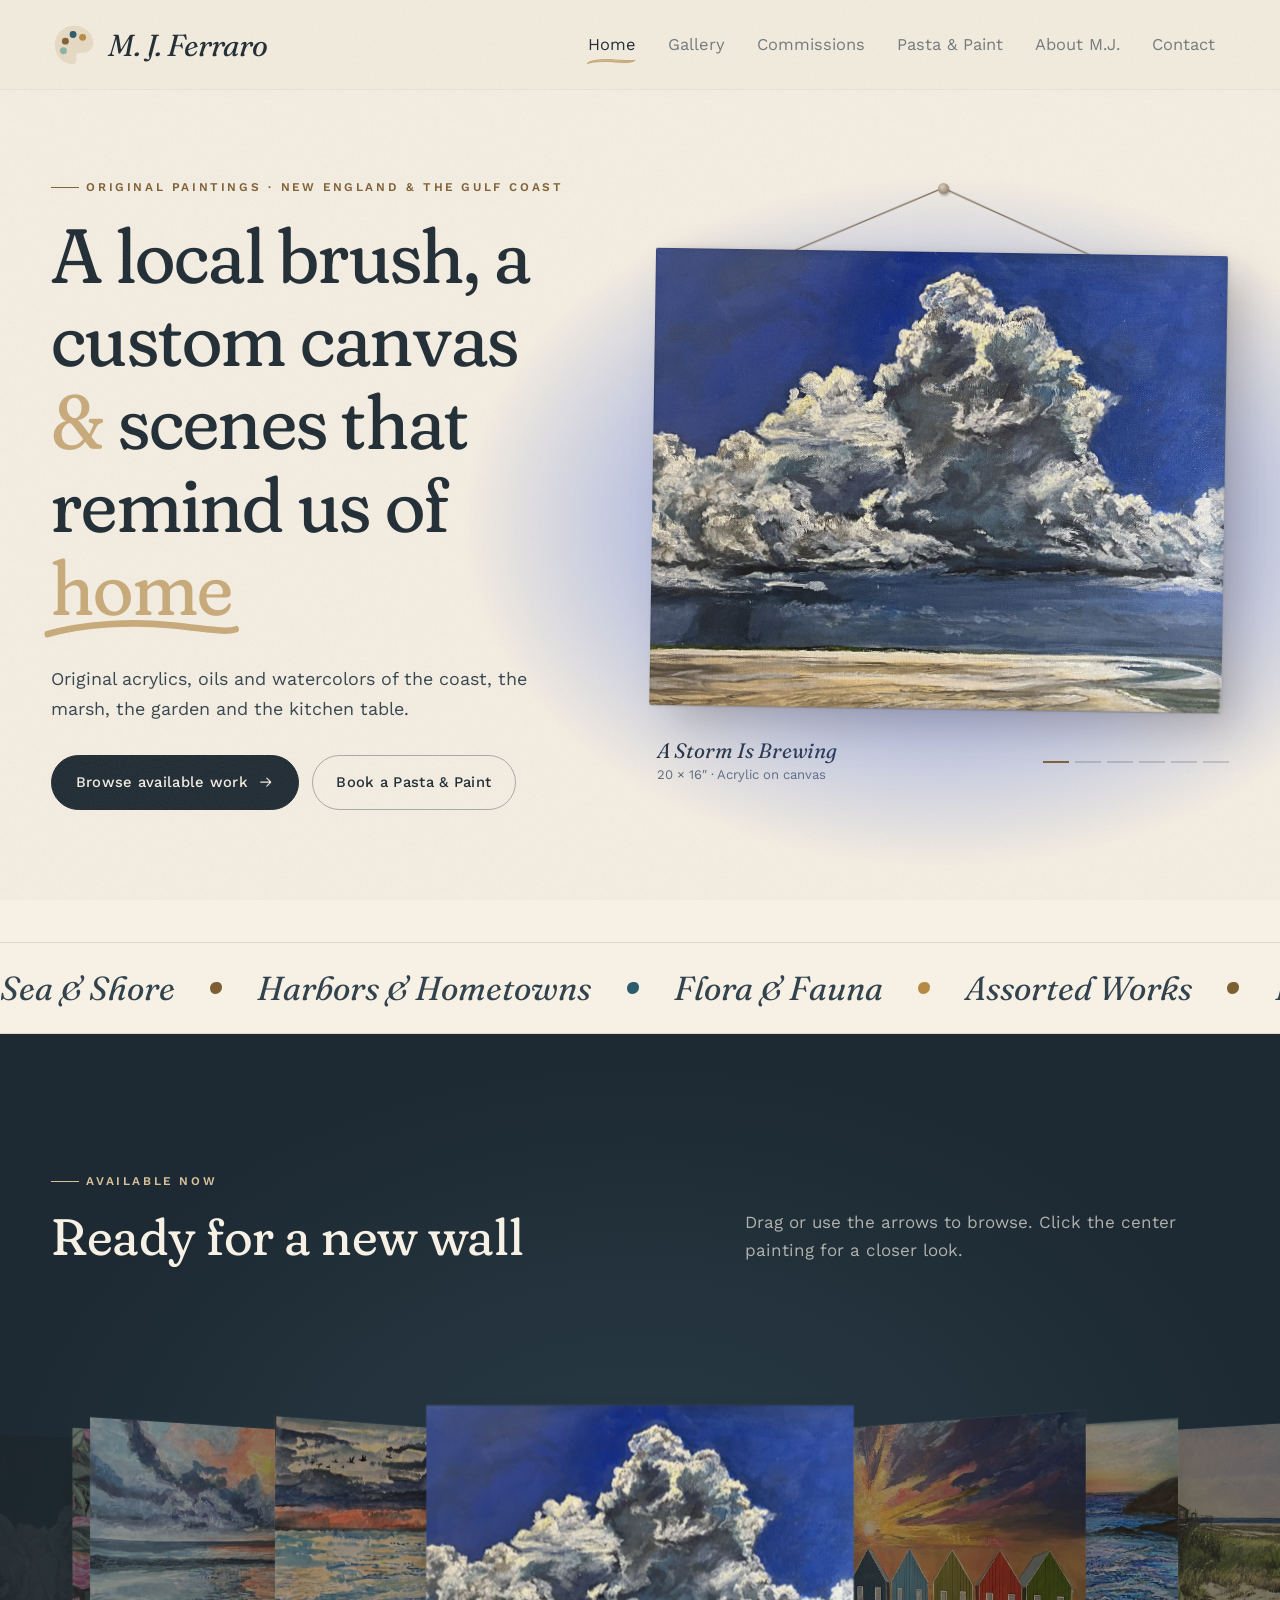
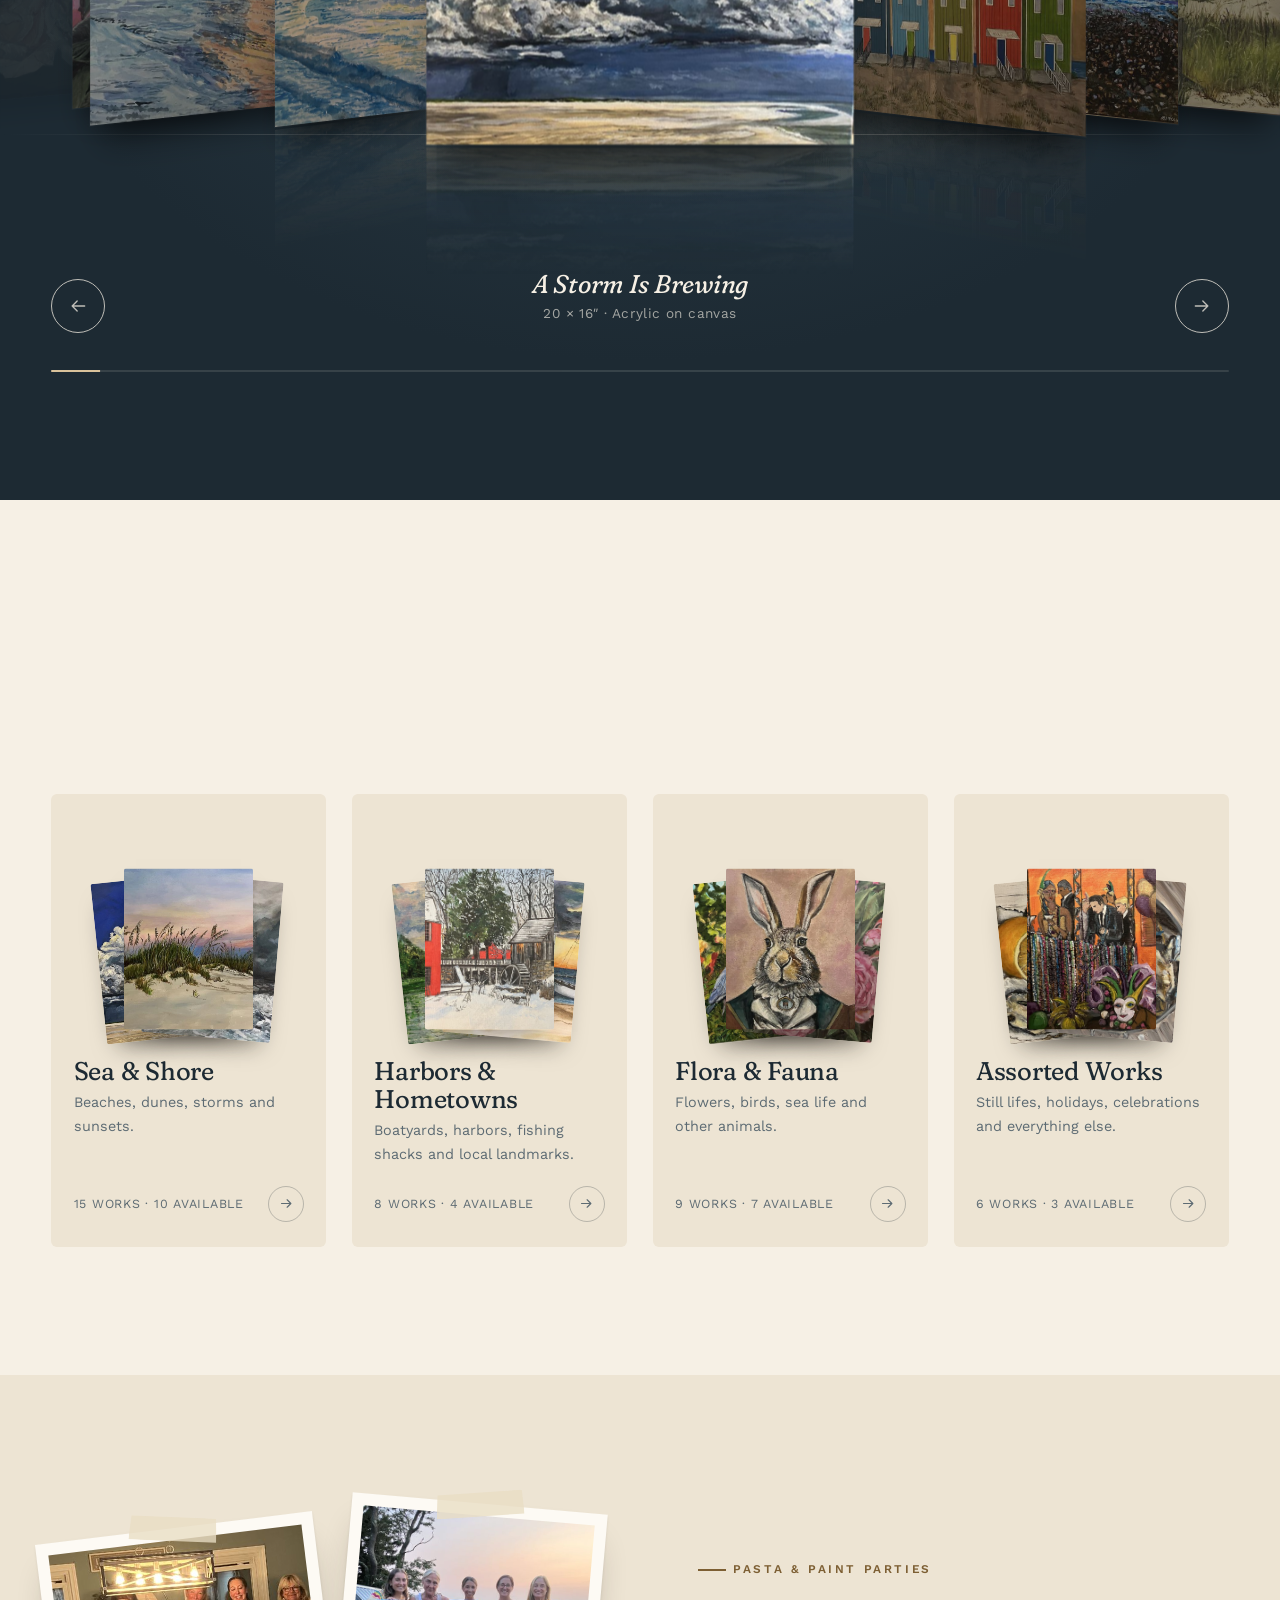
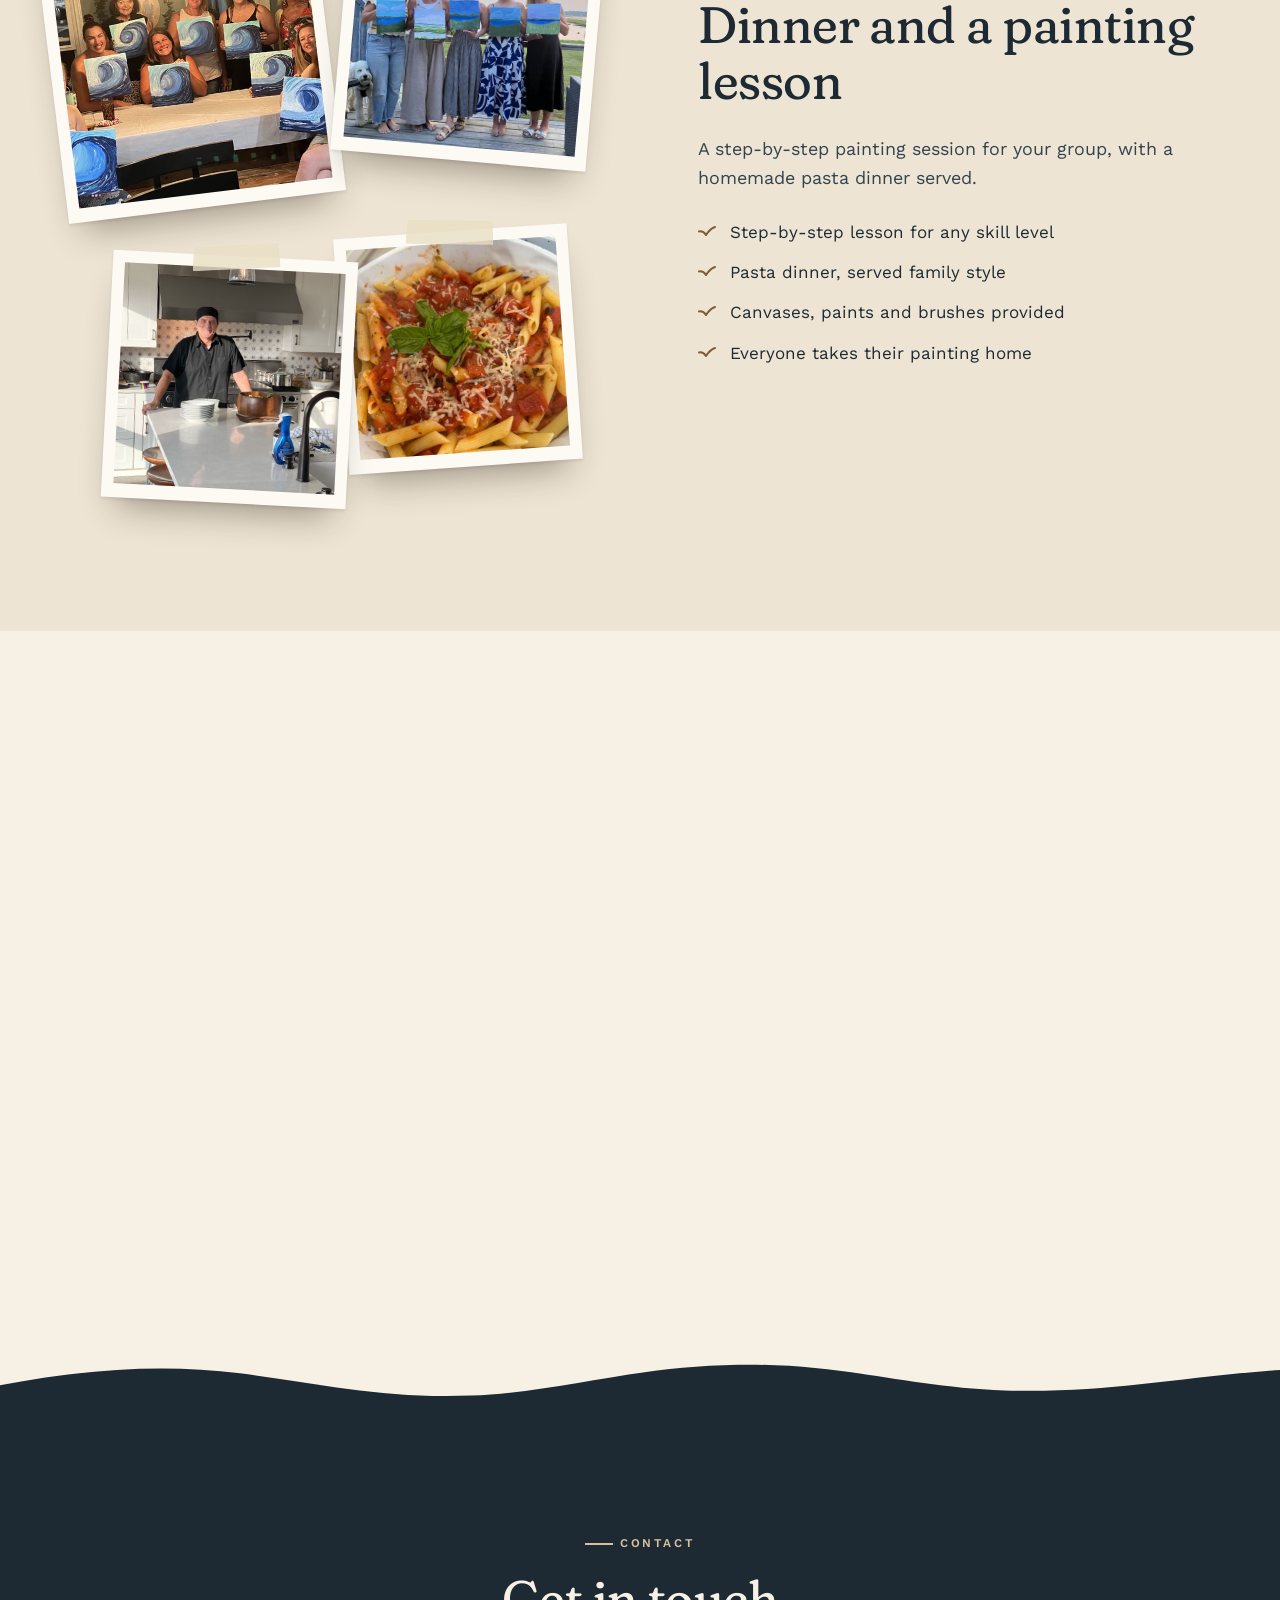
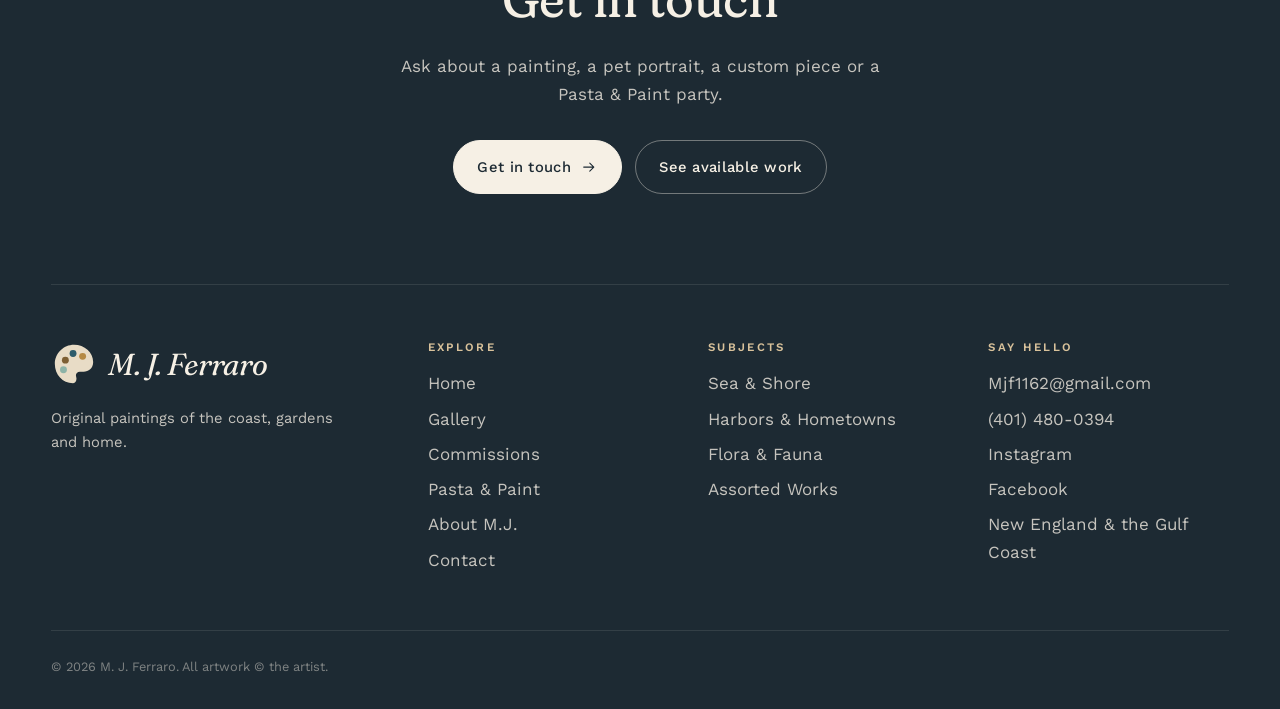
==== index.html @ 060ca15a "Rename the Tables & Tales category to Assorted Works The id stays "tables" so existing #subject=tabl" ====
<!doctype html>
<html lang="en">
<head>
  <meta charset="utf-8">
  <meta name="viewport" content="width=device-width, initial-scale=1">
  <title>M. J. Ferraro · Original Coastal Art</title>
  <meta name="description" content="Original paintings of the sea, the shore, local flora and fauna, plus custom pet portraits and Pasta & Paint parties.">
  <link rel="icon" href="data:image/svg+xml,%3Csvg xmlns='http://www.w3.org/2000/svg' viewBox='0 0 48 48'%3E%3Cpath d='M24 4c11 0 20 8 20 18 0 7-5 10-10 10h-4c-2.5 0-4 1.8-4 4 0 1 .6 2 .6 3.2C26.6 42 25.4 44 23 44 12 44 4 35 4 24S13 4 24 4z' fill='%23e8dcc6'/%3E%3Ccircle cx='15' cy='20' r='3.6' fill='%237d5f33'/%3E%3Ccircle cx='23' cy='13' r='3.6' fill='%232c5b6b'/%3E%3Ccircle cx='33' cy='16' r='3.6' fill='%23b58a45'/%3E%3Ccircle cx='13' cy='30' r='3.6' fill='%238db3a7'/%3E%3C/svg%3E">
  <meta property="og:type" content="website">
  <meta property="og:url" content="https://mjferraro.com/">
  <meta property="og:title" content="M. J. Ferraro · Original Coastal Art">
  <meta property="og:description" content="Original paintings of the sea, the shore, local flora and fauna, plus custom pet portraits and Pasta & Paint parties.">
  <meta property="og:image" content="https://mjferraro.com/images/full/birdhouses-of-dauphin-island-36x48-acrylic-on-gallery-wrapped-canvas.jpg">
  <meta name="twitter:card" content="summary_large_image">
  <link rel="preconnect" href="https://fonts.googleapis.com">
  <link rel="preconnect" href="https://fonts.gstatic.com" crossorigin>
  <link href="https://fonts.googleapis.com/css2?family=Caveat:wght@500;600&family=Fraunces:ital,opsz,wght,SOFT@0,9..144,300..600,100;1,9..144,300..600,100&family=Work+Sans:wght@400;500;600&display=swap" rel="stylesheet">
  <link rel="stylesheet" href="css/style.css?v=20260923134344">
</head>
<body data-page="home">
  <header id="site-header"></header>

  <main>
    <!-- ============ HERO ============ -->
    <section class="hero">
      <div class="wrap hero__grid">
        <div>
          <span class="eyebrow reveal">Original paintings · <span data-site="region"></span></span>
          <h1 class="reveal" style="--d:.08s">A local brush, a custom canvas &amp; scenes that remind us of
            <span class="underline">home<svg viewBox="0 0 200 20" preserveAspectRatio="none" aria-hidden="true"><path d="M3 14C40 6 90 4 130 7s55 6 67 3"/></svg></span></h1>
          <p class="lede reveal" style="--d:.16s">Original acrylics, oils and watercolors of the coast, the marsh, the garden and the kitchen table.</p>
          <div class="btn-row reveal" style="--d:.24s">
            <a class="btn" href="gallery.html#status=available">Browse available work
              <svg viewBox="0 0 24 24" fill="none" stroke="currentColor" stroke-width="1.6" stroke-linecap="round" stroke-linejoin="round"><path d="M4 12h15M13 6l6 6-6 6"/></svg></a>
            <a class="btn btn--ghost" href="pasta-and-paint.html">Book a Pasta &amp; Paint</a>
          </div>
        </div>

        <div class="hero__art reveal" style="--d:.2s">
          <div class="hero__hang" id="hero-hang">
            <div class="hang-glow" aria-hidden="true"></div>
            <div class="cast-shadow" aria-hidden="true"></div>
            <div class="cast-shadow is-near" aria-hidden="true"></div>
            <div class="hanging" id="hanging">
              <svg class="wire" viewBox="0 0 100 60" preserveAspectRatio="none" aria-hidden="true"><path d="M0 60L50 0L100 60"/></svg>
              <div class="hero-canvas" id="hero-canvas" role="button" tabindex="0" aria-label="View this painting up close"></div>
            </div>
            <span class="nail" aria-hidden="true"></span>
          </div>
          <div class="hero__caption">
            <div class="hero__caption-text" id="hero-caption">
              <div class="hero__caption-title"></div>
              <div class="hero__caption-meta"></div>
            </div>
            <div class="hero__dots" id="hero-dots" role="tablist" aria-label="Featured paintings"></div>
          </div>
        </div>
      </div>
    </section>

    <!-- ============ MARQUEE ============ -->
    <div class="marquee" aria-hidden="true"><div class="marquee__track" id="marquee"></div></div>

    <!-- ============ AVAILABLE: COVERFLOW ============ -->
    <section class="section section--ink flow-section" id="available">
      <div class="wrap">
        <div class="section-head">
          <div>
            <span class="eyebrow reveal">Available now</span>
            <h2 class="reveal" style="--d:.08s">Ready for a new wall</h2>
          </div>
          <p class="reveal" style="--d:.16s">Drag or use the arrows to browse. Click the center painting for a closer look.</p>
        </div>
      </div>
      <div class="flow reveal" id="flow" style="--d:.1s">
        <div class="flow__glow"></div>
        <div class="flow__ledge"></div>
        <div class="flow__stage"></div>
      </div>
      <div class="wrap">
        <div class="flow__footer">
          <button class="round-btn" type="button" id="flow-prev" aria-label="Previous painting"><svg viewBox="0 0 24 24" fill="none" stroke="currentColor" stroke-width="1.6" stroke-linecap="round" stroke-linejoin="round"><path d="M20 12H5M11 6l-6 6 6 6"/></svg></button>
          <div class="flow__caption" id="flow-caption" aria-live="polite"><h3></h3><p></p></div>
          <button class="round-btn" type="button" id="flow-next" aria-label="Next painting"><svg viewBox="0 0 24 24" fill="none" stroke="currentColor" stroke-width="1.6" stroke-linecap="round" stroke-linejoin="round"><path d="M4 12h15M13 6l6 6-6 6"/></svg></button>
        </div>
        <div class="flow__progress"><span id="flow-progress"></span></div>
      </div>
    </section>

    <!-- ============ SUBJECTS ============ -->
    <section class="section">
      <div class="wrap">
        <div class="section-head">
          <div>
            <span class="eyebrow reveal">The gallery</span>
            <h2 class="reveal" style="--d:.08s">Browse by subject</h2>
          </div>
          <p class="reveal" style="--d:.16s">Each subject includes sold pieces as well as available ones.</p>
        </div>
        <div class="subject-grid" id="subjects"></div>
      </div>
    </section>

    <!-- ============ PASTA & PAINT ============ -->
    <section class="section section--sand">
      <div class="wrap split">
        <div class="polaroids reveal" id="pp-polaroids"></div>
        <div>
          <span class="eyebrow reveal">Pasta &amp; Paint parties</span>
          <h2 class="reveal" style="--d:.08s">Dinner and a painting lesson</h2>
          <p class="lede reveal" style="--d:.16s">A step-by-step painting session for your group, with a homemade pasta dinner served.</p>
          <ul class="checklist reveal" style="--d:.22s">
            <li>Step-by-step lesson for any skill level</li>
            <li>Pasta dinner, served family style</li>
            <li>Canvases, paints and brushes provided</li>
            <li>Everyone takes their painting home</li>
          </ul>
          <div class="btn-row reveal" style="--d:.28s">
            <a class="btn" href="pasta-and-paint.html">About Pasta &amp; Paint
              <svg viewBox="0 0 24 24" fill="none" stroke="currentColor" stroke-width="1.6" stroke-linecap="round" stroke-linejoin="round"><path d="M4 12h15M13 6l6 6-6 6"/></svg></a>
          </div>
        </div>
      </div>
    </section>

    <!-- ============ PET PORTRAITS ============ -->
    <section class="section">
      <div class="wrap">
        <div class="section-head">
          <div>
            <span class="eyebrow reveal">Commissions</span>
            <h2 class="reveal" style="--d:.08s">Pet portraits</h2>
          </div>
          <div class="reveal" style="--d:.16s">
            <p style="margin-bottom:1.2rem">Custom portraits of any animal, painted from your photos, plus hand-painted keepsakes and gifts.</p>
            <a class="btn btn--ghost" href="commissions.html">Commission a portrait
              <svg viewBox="0 0 24 24" fill="none" stroke="currentColor" stroke-width="1.6" stroke-linecap="round" stroke-linejoin="round"><path d="M4 12h15M13 6l6 6-6 6"/></svg></a>
          </div>
        </div>
        <div class="rail reveal" id="pet-rail"></div>
      </div>
    </section>
  </main>

  <footer id="site-footer"></footer>

  <script src="js/data.js?v=20260923134344"></script>
  <script src="js/image-meta.js?v=20260923134344"></script>
  <script src="js/site.js?v=20260923134344"></script>
  <script src="js/viewer.js?v=20260923134344"></script>
  <script src="js/home.js?v=20260923134344"></script>
</body>
</html>
---- css/style.css ----
/* ==========================================================================
   Paintings by Peg: main stylesheet
   Palette: sea-salt linen, harbor ink, sea glass, driftwood & sand
   ========================================================================== */

@view-transition { navigation: auto; }

@property --glow { syntax: "<color>"; inherits: true; initial-value: #efd9bb; }
@property --wall { syntax: "<color>"; inherits: true; initial-value: #ece5d8; }

:root {
  --paper: #f6f0e5;
  --paper-2: #ede4d3;
  --paper-3: #e2d5bf;
  --ink: #1d2a33;
  --ink-2: #33434e;
  --ink-soft: #5d6b73;
  --sea: #2c5b6b;
  --sea-deep: #173845;
  --seaglass: #8db3a7;
  --seaglass-soft: #d4e3dc;
  --accent: #7d5f33;        /* driftwood: deep enough for small text on paper */
  --accent-deep: #5f4826;
  --accent-soft: #c9ab7a;    /* light sand, for brush strokes */
  --brush: url("data:image/svg+xml,%3Csvg%20xmlns%3D%27http%3A%2F%2Fwww.w3.org%2F2000%2Fsvg%27%20viewBox%3D%270%200%20120%2014%27%20preserveAspectRatio%3D%27none%27%3E%3Cpath%20d%3D%27M2.5%2010.2C8%205.8%2018%203.2%2032%202.5c20-1%2040%201%2060%201.6%207%20.2%2014%20.1%2021-.4-2.4%203.2-7%205-14%205.6-13%201.2-27%200-40-.7-14-.8-28-1-41%20.6-6%20.7-11%201.8-15.5%203.4z%27%20fill%3D%27%23c9ab7a%27%2F%3E%3Cpath%20d%3D%27M26%205.6c18-1.4%2037-1.2%2055%20.2%27%20stroke%3D%27%23f6f0e5%27%20stroke-width%3D%271%27%20fill%3D%27none%27%20opacity%3D%27.42%27%2F%3E%3Cpath%20d%3D%27M12%208.6c10-2%2021-3%2032-3.2%27%20stroke%3D%27%23f6f0e5%27%20stroke-width%3D%27.6%27%20fill%3D%27none%27%20opacity%3D%27.3%27%2F%3E%3C%2Fsvg%3E");
  --gold: #b58a45;
  --sand: #d9c29b;
  --wall: #221e1b;
  --sold: #c8372d;
  --avail: #4f8a6b;

  --font-display: "Fraunces", "Iowan Old Style", Georgia, serif;
  --font-body: "Work Sans", system-ui, -apple-system, "Segoe UI", sans-serif;
  --font-hand: "Caveat", "Segoe Print", cursive;

  --radius: 4px;
  --shadow-canvas: 0 1px 1px rgba(20, 16, 12, .18), 0 6px 12px -4px rgba(20, 16, 12, .28), 0 26px 40px -18px rgba(20, 16, 12, .45);
  --ease-out: cubic-bezier(.16, 1, .3, 1);
  --ease-in-out: cubic-bezier(.65, 0, .35, 1);
  --gutter: clamp(16px, 4vw, 56px);
  --max: 1240px;
}

*, *::before, *::after { box-sizing: border-box; }
html { -webkit-text-size-adjust: 100%; scroll-behavior: smooth; }
body {
  margin: 0;
  background: var(--paper);
  color: var(--ink);
  font-family: var(--font-body);
  font-size: 17px;
  line-height: 1.65;
  -webkit-font-smoothing: antialiased;
  overflow-x: hidden;
}
/* linen paper grain */
body::before {
  content: "";
  position: fixed; inset: 0;
  pointer-events: none; z-index: 1000;
  opacity: .5;
  background-image: url("data:image/svg+xml,%3Csvg xmlns='http://www.w3.org/2000/svg' width='220' height='220'%3E%3Cfilter id='n'%3E%3CfeTurbulence type='fractalNoise' baseFrequency='.85' numOctaves='3' stitchTiles='stitch'/%3E%3CfeColorMatrix values='0 0 0 0 .45 0 0 0 0 .38 0 0 0 0 .3 0 0 0 .22 0'/%3E%3C/filter%3E%3Crect width='100%25' height='100%25' filter='url(%23n)'/%3E%3C/svg%3E");
}
img { display: block; max-width: 100%; }
a { color: inherit; }
button { font: inherit; color: inherit; }
::selection { background: var(--seaglass); color: var(--ink); }

h1, h2, h3, h4 {
  font-family: var(--font-display);
  font-weight: 400;
  line-height: 1.08;
  letter-spacing: -.01em;
  margin: 0 0 .5em;
  font-variation-settings: "SOFT" 100, "WONK" 0;
}
h1 { font-size: clamp(2.6rem, 6vw, 5rem); }
h2 { font-size: clamp(2rem, 4vw, 3.3rem); }
h3 { font-size: clamp(1.35rem, 2vw, 1.7rem); }
h1 em, h2 em, h3 em { font-style: italic; color: var(--sea); }
p { margin: 0 0 1em; }

.wrap { width: min(var(--max), 100% - 2 * var(--gutter)); margin-inline: auto; }
.eyebrow {
  display: inline-flex; align-items: center; gap: .6em;
  font-size: .74rem; font-weight: 600; letter-spacing: .22em; text-transform: uppercase;
  color: var(--accent);
  margin-bottom: 1.1rem;
}
.eyebrow::before { content: ""; width: 28px; height: 1.5px; background: currentColor; }
.lede { font-size: clamp(1.05rem, 1.4vw, 1.2rem); color: var(--ink-2); max-width: 56ch; }
.hand { font-family: var(--font-hand); font-weight: 500; }
.sr-only { position: absolute; width: 1px; height: 1px; overflow: hidden; clip: rect(0 0 0 0); white-space: nowrap; }

/* ---------- Buttons ---------- */
.btn {
  --bg: var(--ink); --fg: var(--paper);
  position: relative; display: inline-flex; align-items: center; gap: .7em;
  padding: .95em 1.6em;
  background: var(--bg); color: var(--fg);
  border: 1.5px solid var(--bg); border-radius: 999px;
  font-size: .92rem; font-weight: 500; letter-spacing: .02em; text-decoration: none;
  cursor: pointer; overflow: hidden; isolation: isolate;
  transition: color .45s var(--ease-out), border-color .45s;
}
.btn::before {
  content: ""; position: absolute; inset: 0; z-index: -1;
  background: var(--accent);
  transform: translateY(101%); border-radius: 50% 50% 0 0 / 30% 30% 0 0;
  transition: transform .55s var(--ease-out), border-radius .55s;
}
.btn:hover::before, .btn:focus-visible::before { transform: translateY(0); border-radius: 0; }
.btn:hover, .btn:focus-visible { border-color: var(--accent); color: #fff; }
.btn svg { width: 1.1em; height: 1.1em; transition: transform .4s var(--ease-out); }
.btn:hover svg { transform: translateX(4px); }
.btn--ghost { --bg: transparent; --fg: var(--ink); border-color: rgba(29, 42, 51, .35); }
.btn--light { --bg: var(--paper); --fg: var(--ink); }
.btn--ghost-light { --bg: transparent; --fg: var(--paper); border-color: rgba(246, 240, 229, .4); }
.btn-row { display: flex; flex-wrap: wrap; gap: .8rem; }
:focus-visible { outline: 2px solid var(--accent); outline-offset: 3px; }

/* ---------- Header ---------- */
.site-header {
  position: sticky; top: 0; z-index: 50;
  /* barely deeper than the page: just enough to read as a bar */
  background: #f4eee1;
  box-shadow: inset 0 -1px 0 rgba(29, 42, 51, .052);
  transition: background .4s, box-shadow .4s, backdrop-filter .4s;
}
.site-header.is-scrolled {
  background: rgba(244, 238, 225, .88);
  backdrop-filter: blur(12px) saturate(1.2);
  -webkit-backdrop-filter: blur(12px) saturate(1.2);
  box-shadow: 0 1px 0 rgba(29, 42, 51, .069), inset 0 -1px 0 rgba(29, 42, 51, .04);
}
.site-header__inner { display: flex; align-items: center; justify-content: space-between; height: 90px; }
.brand { display: flex; align-items: center; gap: .7rem; text-decoration: none; }
.brand__mark { width: 46px; height: 46px; flex: none; transition: transform .8s var(--ease-out); }
.brand:hover .brand__mark { transform: rotate(-35deg) scale(1.06); }
.brand__text { display: flex; flex-direction: column; line-height: 1; }
.brand__name { font-family: var(--font-display); font-style: italic; font-size: clamp(1.35rem, 4.6vw, 1.9rem); letter-spacing: -.02em; white-space: nowrap; }

.nav { display: flex; align-items: center; gap: .3rem; }
.nav a {
  position: relative; padding: .5rem .85rem; text-decoration: none;
  font-size: 1.03rem; color: var(--ink-2); opacity: .68; transition: color .3s, opacity .3s;
}
.nav a::after {
  content: ""; position: absolute; left: .7rem; right: .7rem; bottom: .12em; height: max(7px, .18em);
  background: var(--brush) no-repeat center/100% 100%;
  clip-path: inset(0 100% 0 0); transition: clip-path 1.1s var(--ease-out);
}
.nav a:hover { color: var(--ink); opacity: 1; }
.nav a:hover::after, .nav a[aria-current="page"]::after { clip-path: inset(0 0 0 0); }
.nav a[aria-current="page"] { color: var(--ink); opacity: 1; }

.nav-toggle { display: none; background: none; border: 0; width: 44px; height: 44px; cursor: pointer; position: relative; z-index: 60; }
.nav-toggle span { position: absolute; left: 11px; right: 11px; height: 1.5px; background: var(--ink); transition: transform .4s var(--ease-out), opacity .3s; }
.nav-toggle span:nth-child(1) { top: 16px; } .nav-toggle span:nth-child(2) { top: 22px; } .nav-toggle span:nth-child(3) { top: 28px; }
.nav-open .nav-toggle span:nth-child(1) { transform: translateY(6px) rotate(45deg); }
.nav-open .nav-toggle span:nth-child(2) { opacity: 0; }
.nav-open .nav-toggle span:nth-child(3) { transform: translateY(-6px) rotate(-45deg); }

@media (max-width: 900px) {
  .nav-toggle { display: block; }
  .nav {
    position: fixed; inset: 0; z-index: 55;
    flex-direction: column; justify-content: center; gap: .4rem;
    background: var(--paper);
    clip-path: circle(0 at calc(100% - 38px) 38px);
    transition: clip-path .7s var(--ease-in-out);
    visibility: hidden;
  }
  .nav-open .nav { clip-path: circle(150% at calc(100% - 38px) 38px); visibility: visible; }
  .nav a { font-family: var(--font-display); font-size: 2rem; padding: .35rem 1rem; opacity: .42; }
  .nav a:hover, .nav a[aria-current="page"] { opacity: 1; }
  .nav a::after { bottom: .06em; left: 1rem; right: 1rem; }
  body.nav-open { overflow: hidden; }
}

/* ---------- Reveal on scroll ---------- */
.reveal { opacity: 0; translate: 0 28px; transition: opacity 1s var(--ease-out), translate 1.1s var(--ease-out), transform .7s var(--ease-out), box-shadow .7s; transition-delay: var(--d, 0s); }
.reveal.is-in { opacity: 1; translate: 0 0; }

/* ---------- Section scaffolding ---------- */
.section { padding: clamp(72px, 10vw, 140px) 0; position: relative; }
.section--tight { padding: clamp(56px, 7vw, 96px) 0; }
.section-head { display: flex; flex-wrap: wrap; align-items: end; justify-content: space-between; gap: 1.5rem 3rem; margin-bottom: clamp(36px, 5vw, 64px); }
.section-head h2 { margin: 0; max-width: 18ch; }
.section-head p { margin: 0; max-width: 44ch; color: var(--ink-soft); }
.section--ink { background: var(--ink); color: var(--paper); }
.section--ink h2 em { color: var(--sand); }
.section--ink .eyebrow { color: var(--sand); }
.section--ink .section-head p { color: rgba(246, 240, 229, .68); }
.section--sand { background: var(--paper-2); }

/* torn / wave edges */
.edge { display: block; width: 100%; height: clamp(24px, 4vw, 56px); }
.edge path { fill: currentColor; }

/* ==========================================================================
   HOME: hero
   ========================================================================== */
.hero { position: relative; padding: clamp(24px, 4vw, 48px) 0 clamp(64px, 8vw, 110px); overflow: hidden; }
.hero__grid { display: grid; grid-template-columns: 1fr 1.08fr; gap: clamp(32px, 6vw, 90px); align-items: center; min-height: min(78vh, 760px); }
.hero h1 { margin-bottom: .45em; }
.hero h1 .underline { position: relative; display: inline-block; color: var(--accent-soft); }
.hero h1 .underline svg { position: absolute; left: -4%; width: 108%; bottom: -.16em; height: .34em; overflow: visible; }
.hero h1 .underline path { fill: none; stroke: var(--accent-soft); stroke-width: 5; stroke-linecap: round; stroke-dasharray: 420; stroke-dashoffset: 420; animation: draw 3.2s .9s var(--ease-out) forwards; }
@keyframes draw { to { stroke-dashoffset: 0; } }
.hero .lede { margin-bottom: 2rem; }

.hero__art { position: relative; }

/* ---------- Hanging canvas primitives (home hero + viewer) ---------- */
.nail { position: absolute; width: 11px; height: 11px; border-radius: 50%; z-index: 3; pointer-events: none;
  /* a soft brushed-metal head: keep the shaping, drop the glossy-sphere contrast */
  background: radial-gradient(circle at 38% 34%, #ddd2c1, #9c8d78 62%, #6d5f4e);
  box-shadow: 1px 2px 2px rgba(40, 28, 18, .28); }
.wire { position: absolute; overflow: visible; pointer-events: none; }
.wire path { fill: none; stroke: #6f604f; stroke-width: 1.3; vector-effect: non-scaling-stroke; }
.cast-shadow { position: absolute; pointer-events: none; border-radius: 3px; background: rgba(52, 36, 22, .26); filter: blur(22px); will-change: transform; }
.cast-shadow.is-near { background: rgba(40, 28, 18, .27); filter: blur(5px); }
.hang-glow { position: absolute; pointer-events: none; z-index: -1; background: radial-gradient(closest-side, var(--glow), transparent); transition: --glow 1.6s var(--ease-out); }

.hero__hang { --wire: 64px; position: relative; isolation: isolate; padding-top: var(--wire); perspective: 1400px; perspective-origin: 50% 20%; }
.hero__hang .nail { left: 50%; top: -5.5px; margin-left: -5.5px; }
.hero__hang .hanging { position: relative; transform-origin: 50% calc(var(--wire) * -1); transform-style: preserve-3d; will-change: transform; }
.hero__hang .wire { left: 18%; width: 64%; top: calc(var(--wire) * -1); height: calc(var(--wire) + 16px); transform: translateZ(-2px); }
.hero__hang .cast-shadow { left: 1%; right: 1%; top: var(--wire); aspect-ratio: 5 / 4; transform-origin: 50% calc(var(--wire) * -1); }
.hero__hang .hang-glow { left: -34%; right: -34%; top: -2%; bottom: -30%; opacity: .85; }
.hero-canvas {
  position: relative; aspect-ratio: 5 / 4; border-radius: 2px; overflow: hidden;
  box-shadow: 0 1px 1px rgba(40,28,18,.2);
  background: var(--paper-3);
  cursor: zoom-in;
}
.hero-canvas::after { /* canvas edge + subtle varnish sheen */
  content: ""; position: absolute; inset: 0; pointer-events: none;
  box-shadow: inset 0 0 0 1px rgba(0,0,0,.08), inset -6px -6px 18px rgba(0,0,0,.12);
  background: linear-gradient(115deg, rgba(255,255,255,.14) 0%, rgba(255,255,255,0) 35%, rgba(255,255,255,0) 70%, rgba(255,255,255,.07) 100%);
}
.hero-canvas img {
  position: absolute; inset: 0; width: 100%; height: 100%; object-fit: cover;
  transform: scale(1.06);
}
.hero-canvas img.is-current { animation: kenburns 9s linear forwards; }
.hero-canvas img.is-entering {
  -webkit-mask-image: linear-gradient(100deg, #000 45%, transparent 55%);
          mask-image: linear-gradient(100deg, #000 45%, transparent 55%);
  -webkit-mask-size: 260% 100%; mask-size: 260% 100%;
  -webkit-mask-position: 100% 0; mask-position: 100% 0;
  animation: wipe 1.5s var(--ease-in-out) forwards, kenburns 9s linear forwards;
}
@keyframes wipe { to { -webkit-mask-position: 0 0; mask-position: 0 0; } }
@keyframes kenburns { from { transform: scale(1.1) translate(1%, .5%); } to { transform: scale(1.02) translate(-1%, -.5%); } }

.hero__caption { display: flex; align-items: center; justify-content: space-between; gap: 1rem; margin-top: 1.6rem; min-height: 3.4rem; }
.hero__caption-text { transition: opacity .5s, transform .5s var(--ease-out); }
.hero__caption-text.is-out { opacity: 0; transform: translateY(8px); }
.hero__caption-title { font-family: var(--font-display); font-style: italic; font-size: 1.3rem; line-height: 1.2; }
.hero__caption-meta { font-size: .82rem; color: var(--ink-soft); }
.hero__dots { display: flex; gap: 6px; }
.hero__dots button { width: 26px; height: 18px; padding: 0; border: 0; background: none; cursor: pointer; position: relative; }
.hero__dots button::before, .hero__dots button::after { content: ""; position: absolute; left: 0; right: 0; top: 8px; height: 2px; background: rgba(29, 42, 51, .18); }
.hero__dots button::after { background: var(--accent); transform: scaleX(0); transform-origin: left; }
.hero__dots button.is-active::after { animation: progress var(--dur, 6s) linear forwards; }
@keyframes progress { to { transform: scaleX(1); } }


@media (max-width: 900px) {
  .hero__grid { grid-template-columns: 1fr; min-height: 0; }
  .hero__art { order: -1; max-width: 560px; margin: 0 auto; width: 100%; }
}

/* ---------- Marquee ---------- */
.marquee { overflow: hidden; border-block: 1px solid rgba(29, 42, 51, .12); padding: 1.1rem 0; background: var(--paper); }
.marquee__track { display: flex; width: max-content; animation: marquee 48s linear infinite; }
.marquee:hover .marquee__track { animation-play-state: paused; }
.marquee__item { display: flex; align-items: center; gap: 2.2rem; padding-right: 2.2rem; font-family: var(--font-display); font-style: italic; font-size: clamp(1.4rem, 2.6vw, 2.2rem); white-space: nowrap; color: var(--ink-2); }
.marquee__item a { text-decoration: none; transition: color .3s; }
.marquee__item a:hover { color: var(--accent); }
.marquee__dot { width: 12px; height: 12px; border-radius: 50% 40% 55% 45%; background: var(--accent); flex: none; }
.marquee__item:nth-child(3n+2) .marquee__dot { background: var(--sea); }
.marquee__item:nth-child(3n) .marquee__dot { background: var(--gold); }
@keyframes marquee { to { transform: translateX(-50%); } }

/* ==========================================================================
   HOME: coverflow of available work
   ========================================================================== */
.flow-section { overflow: hidden; background: radial-gradient(ellipse 70% 60% at 50% 45%, #2a3b46 0%, var(--ink) 70%); }
.flow {
  position: relative; height: clamp(360px, 46vw, 520px);
  perspective: 1600px; perspective-origin: 50% 40%;
  touch-action: pan-y; user-select: none; -webkit-user-select: none;
  cursor: grab;
}
.flow.is-dragging { cursor: grabbing; }
.flow__stage { position: absolute; inset: 0; transform-style: preserve-3d; pointer-events: none; }
.flow__item {
  pointer-events: auto;
  position: absolute; left: 50%; bottom: 22%;
  display: flex; align-items: flex-end; justify-content: center;
  width: var(--bw); height: var(--bh); margin-left: calc(var(--bw) / -2);
  transform-style: preserve-3d; will-change: transform, opacity;
  background: none; border: 0; padding: 0; cursor: pointer;
}
.flow__canvas {
  position: relative; max-width: 100%; max-height: 100%;
  box-shadow: 0 30px 40px -20px rgba(0,0,0,.7), 0 0 0 1px rgba(255,255,255,.04);
}
.flow__item.is-near .flow__canvas { -webkit-box-reflect: below 3px linear-gradient(transparent 62%, rgba(255,255,255,.18)); }
.flow__canvas::before { content: ""; position: absolute; inset: 0; background: #0d1419; opacity: var(--dim, 0); pointer-events: none; z-index: 1; }
.flow__canvas img { width: 100%; height: 100%; object-fit: cover; pointer-events: none; }
.flow__canvas::after { content: ""; position: absolute; inset: 0; background: linear-gradient(120deg, rgba(255,255,255,.16), transparent 40%); opacity: var(--sheen, 0); pointer-events: none; }
.flow__ledge { pointer-events: none; position: absolute; left: 0; right: 0; bottom: calc(22% - 1px); height: 1px; background: linear-gradient(90deg, transparent, rgba(246,240,229,.22) 30%, rgba(246,240,229,.22) 70%, transparent); }
.flow__glow { position: absolute; left: 50%; bottom: 8%; width: 60%; height: 40%; transform: translateX(-50%); background: radial-gradient(ellipse at center, rgba(217,194,155,.16), transparent 70%); pointer-events: none; }

.flow__footer { display: grid; grid-template-columns: auto 1fr auto; align-items: center; gap: 2rem; margin-top: 1.4rem; }
.flow__caption { text-align: center; min-height: 4.4rem; transition: opacity .35s, transform .45s var(--ease-out); }
.flow__caption.is-out { opacity: 0; transform: translateY(6px); }
.flow__caption h3 { margin: 0 0 .2rem; font-style: italic; }
.flow__caption p { margin: 0; font-size: .85rem; color: rgba(246,240,229,.62); letter-spacing: .03em; }
.round-btn {
  width: 54px; height: 54px; border-radius: 50%; display: grid; place-items: center;
  border: 1.5px solid currentColor; background: transparent; cursor: pointer; opacity: .75;
  transition: opacity .3s, background .3s, color .3s, transform .3s var(--ease-out);
}
.round-btn:hover { opacity: 1; background: var(--paper); color: var(--ink); transform: scale(1.06); }
.round-btn svg { width: 20px; height: 20px; }
.flow__progress { height: 2px; background: rgba(246,240,229,.12); margin-top: 1.8rem; position: relative; overflow: hidden; border-radius: 2px; }
.flow__progress span { position: absolute; inset: 0; background: var(--sand); transform-origin: left; transform: scaleX(0); transition: transform .6s var(--ease-out); }
@media (max-width: 640px) { .flow__footer { grid-template-columns: 1fr 1fr; } .flow__caption { grid-column: 1 / -1; order: -1; } .flow__footer .round-btn:last-child { justify-self: end; } }

/* ==========================================================================
   HOME: rooms
   ========================================================================== */
.subject-grid { display: grid; grid-template-columns: repeat(4, 1fr); gap: clamp(16px, 2vw, 28px); }
.subject-card {
  position: relative; display: flex; flex-direction: column; text-decoration: none;
  padding: 1.4rem 1.4rem 1.6rem; border-radius: 6px; background: var(--paper-2);
  transition: background .5s, transform .6s var(--ease-out), box-shadow .6s;
}
.subject-card:hover { background: #fffaf1; transform: translateY(-6px); box-shadow: 0 30px 50px -30px rgba(29,42,51,.35); }
.subject-card__fan { position: relative; height: 210px; margin: .6rem 0 1.4rem; }
.subject-card__fan span {
  position: absolute; left: 50%; bottom: 0; width: 56%; aspect-ratio: 4/5;
  margin-left: -28%; border-radius: 2px; overflow: hidden;
  box-shadow: 0 14px 24px -12px rgba(20,16,12,.5);
  transform-origin: 50% 110%;
  transition: transform .8s var(--ease-out);
}
.subject-card__fan span img { width: 100%; height: 100%; object-fit: cover; }
.subject-card__fan span:nth-child(1) { transform: rotate(-6deg) translateX(-12%); }
.subject-card__fan span:nth-child(2) { transform: rotate(5deg) translateX(12%); }
.subject-card__fan span:nth-child(3) { transform: translateY(-4%); z-index: 2; }
.subject-card:hover .subject-card__fan span:nth-child(1) { transform: rotate(-17deg) translateX(-38%) translateY(-2%); }
.subject-card:hover .subject-card__fan span:nth-child(2) { transform: rotate(16deg) translateX(38%) translateY(-2%); }
.subject-card:hover .subject-card__fan span:nth-child(3) { transform: translateY(-12%) scale(1.04); }
.subject-card h3 { margin-bottom: .35rem; }
.subject-card p { font-size: .9rem; color: var(--ink-soft); margin-bottom: 1.2rem; flex: 1; }
.subject-card__foot { display: flex; justify-content: space-between; align-items: center; font-size: .78rem; letter-spacing: .06em; text-transform: uppercase; color: var(--ink-soft); }
.subject-card__arrow { width: 36px; height: 36px; border-radius: 50%; display: grid; place-items: center; border: 1px solid rgba(29,42,51,.25); transition: background .4s, color .4s, border-color .4s, transform .5s var(--ease-out); }
.subject-card__arrow svg { width: 15px; }
.subject-card:hover .subject-card__arrow { background: var(--accent); border-color: var(--accent); color: #fff; transform: rotate(-45deg); }
@media (max-width: 1080px) { .subject-grid { grid-template-columns: repeat(2, 1fr); } }
@media (max-width: 560px) { .subject-grid { grid-template-columns: 1fr; } }

/* ==========================================================================
   Polaroids + Pasta teaser
   ========================================================================== */
.split { display: grid; grid-template-columns: 1.05fr 1fr; gap: clamp(40px, 7vw, 110px); align-items: center; }
.split--rev > :first-child { order: 2; }
@media (max-width: 900px) { .split { grid-template-columns: 1fr; } .split--rev > :first-child { order: 0; } }

.polaroids { position: relative; height: clamp(420px, 48vw, 600px); }
.polaroid {
  position: absolute; background: #fdfaf4; padding: 12px 12px 46px; margin: 0;
  box-shadow: 0 2px 3px rgba(0,0,0,.08), 0 22px 36px -16px rgba(40,30,20,.45);
  transform: rotate(var(--r, 0deg)); transition: transform .7s var(--ease-out), box-shadow .7s, z-index 0s .1s;
  cursor: zoom-in; border: 0; text-align: left;
}
.polaroid img { width: 100%; aspect-ratio: 1; object-fit: cover; background: var(--paper-3); }
.polaroid--plain { padding-bottom: 14px; }
.polaroid figcaption, .polaroid .polaroid__cap { position: absolute; left: 14px; right: 14px; bottom: 9px; font-family: var(--font-hand); font-size: 1.35rem; line-height: 1.1; color: #4b4038; white-space: nowrap; overflow: hidden; text-overflow: ellipsis; }
.polaroid::before { /* tape */
  content: ""; position: absolute; top: -12px; left: 50%; width: 88px; height: 26px; margin-left: -44px;
  background: rgba(233, 222, 196, .78); transform: rotate(calc(var(--r, 0deg) * -1.5));
  box-shadow: 0 1px 2px rgba(0,0,0,.06);
  clip-path: polygon(2% 8%, 98% 0, 100% 92%, 0 100%);
}
.polaroid:hover { transform: rotate(0deg) scale(1.05) translateY(-6px); z-index: 10; box-shadow: 0 2px 3px rgba(0,0,0,.08), 0 40px 60px -20px rgba(40,30,20,.5); }
.polaroids .polaroid:nth-child(1) { --r: -7deg; width: 50%; left: 0; top: 4%; }
.polaroids .polaroid:nth-child(2) { --r: 5deg;  width: 46%; right: 2%; top: 0; }
.polaroids .polaroid:nth-child(3) { --r: 3deg;  width: 44%; left: 10%; bottom: 0; z-index: 2; }
.polaroids .polaroid:nth-child(4) { --r: -4deg; width: 42%; right: 6%; bottom: 6%; }

.checklist { list-style: none; padding: 0; margin: 1.6rem 0 2.2rem; display: grid; gap: .75rem; }
.checklist li { display: flex; gap: .9rem; align-items: baseline; }
.checklist li::before { content: ""; flex: none; width: 18px; height: 10px; transform: translateY(-2px); background: url("data:image/svg+xml,%3Csvg xmlns='http://www.w3.org/2000/svg' viewBox='0 0 18 10'%3E%3Cpath d='M1 5.5c3-.6 5 .4 7 3.5C10.5 5 13 2.3 17 1' fill='none' stroke='%237d5f33' stroke-width='2' stroke-linecap='round'/%3E%3C/svg%3E") no-repeat center/contain; }

/* ---------- Picture rail (hanging pet portraits) ---------- */
.rail { position: relative; display: flex; justify-content: center; align-items: flex-start; gap: clamp(12px, 2.4vw, 36px); padding-top: 70px; flex-wrap: wrap; }
.rail::before { content: ""; position: absolute; left: 0; right: 0; top: 14px; height: 10px; background: linear-gradient(#cdb58f, #a78a5e); border-radius: 2px; box-shadow: 0 3px 5px rgba(0,0,0,.18); }
.hang {
  position: relative; border: 0; padding: 0; background: none; cursor: zoom-in;
  width: var(--w, 180px); transform-origin: 50% -60px;
  animation: swing-idle 7s ease-in-out infinite; animation-delay: var(--delay, 0s);
}
.hang::before, .hang::after { content: ""; position: absolute; top: -60px; width: 1px; height: 68px; background: rgba(90, 76, 60, .55); }
.hang::before { left: 50%; transform-origin: top; transform: rotate(24deg); }
.hang::after { left: 50%; transform-origin: top; transform: rotate(-24deg); }
.hang__art { position: relative; display: block; background: #f6f0e4; padding: 9%; border: 7px solid #3b2f26; box-shadow: inset 0 0 0 1px rgba(255,255,255,.12), inset 0 3px 8px rgba(0,0,0,.28), var(--shadow-canvas); }
.hang__art::before { content: ""; position: absolute; left: 50%; top: -71.5px; width: 9px; height: 9px; margin-left: -4.5px; border-radius: 50%; background: radial-gradient(circle at 35% 30%, #d9cfc0, #6d5e4c 60%, #3c3127); box-shadow: 0 1px 2px rgba(0,0,0,.35); }
.hang__art img { box-shadow: 0 0 0 1px rgba(0,0,0,.08); }
.hang__art img { width: 100%; aspect-ratio: var(--ar, 4/5); object-fit: cover; }
.hang:hover { animation: swing 1.6s ease-out; }
@keyframes swing-idle { 0%, 100% { transform: rotate(-.8deg); } 50% { transform: rotate(.8deg); } }
@keyframes swing { 0% { transform: rotate(0); } 15% { transform: rotate(5deg); } 35% { transform: rotate(-3.5deg); } 55% { transform: rotate(2deg); } 75% { transform: rotate(-1deg); } 100% { transform: rotate(0); } }
.hang__label { display: block; margin-top: .8rem; font-family: var(--font-hand); font-size: 1.3rem; color: var(--ink-2); text-align: center; }

/* ==========================================================================
   Footer
   ========================================================================== */
.site-footer { position: relative; background: var(--ink); color: rgba(246, 240, 229, .78); padding: 0 0 2rem; margin-top: -1px; }
.site-footer .edge { color: var(--ink); position: absolute; bottom: 100%; left: 0; }
.site-footer .eyebrow { color: var(--sand); }
.footer-cta { text-align: center; padding: clamp(64px, 9vw, 120px) 0 clamp(56px, 7vw, 90px); border-bottom: 1px solid rgba(246, 240, 229, .1); }
.footer-cta h2 { color: var(--paper); max-width: 20ch; margin: 0 auto .5em; }
.footer-cta h2 em { color: var(--sand); }
.footer-cta p { max-width: 48ch; margin: 0 auto 2rem; }
.footer-cta .btn-row { justify-content: center; }
.footer-grid { display: grid; grid-template-columns: 1.4fr 1fr 1fr 1fr; gap: 2.5rem; padding: 3.5rem 0; }
.site-footer .brand__name { color: var(--paper); }
.site-footer h4 { font-family: var(--font-body); font-size: .72rem; font-weight: 600; letter-spacing: .2em; text-transform: uppercase; color: var(--sand); margin-bottom: 1rem; }
.site-footer ul { list-style: none; margin: 0; padding: 0; display: grid; gap: .45rem; }
.site-footer a { text-decoration: none; transition: color .3s; }
.site-footer a:hover { color: #fff; }
.footer-bottom { display: flex; flex-wrap: wrap; justify-content: space-between; gap: 1rem; font-size: .8rem; color: rgba(246, 240, 229, .45); padding-top: 1.6rem; border-top: 1px solid rgba(246, 240, 229, .1); }
@media (max-width: 800px) { .footer-grid { grid-template-columns: 1fr 1fr; } }
@media (max-width: 480px) { .footer-grid { grid-template-columns: 1fr; } }

/* ==========================================================================
   Inner page hero
   ========================================================================== */
.page-hero { padding: clamp(40px, 6vw, 88px) 0 clamp(20px, 3vw, 40px); position: relative; }
.page-hero h1 { max-width: 16ch; }
.page-hero .lede { margin-top: 1rem; }

body[data-page="gallery"] .page-hero { padding: clamp(26px, 3.5vw, 52px) 0 clamp(6px, 1.2vw, 14px); }
body[data-page="gallery"] .page-hero h1 { font-size: clamp(2.3rem, 4.4vw, 3.6rem); margin-bottom: .2em; }
body[data-page="gallery"] .page-hero .lede { margin-top: .45rem; }

/* ==========================================================================
   GALLERY: filters + justified wall
   ========================================================================== */
.filters { position: sticky; top: 90px; z-index: 20; padding: .6rem 0 .9rem; margin-bottom: 0; background: linear-gradient(var(--paper) 75%, rgba(246,240,229,0)); }
.filters__row { display: flex; flex-wrap: wrap; align-items: center; justify-content: space-between; gap: 1rem; }
.segmented { position: relative; display: inline-flex; padding: 4px; background: var(--paper-2); border-radius: 999px; }
.segmented button { position: relative; z-index: 1; border: 0; background: none; padding: .55rem 1.1rem; border-radius: 999px; cursor: pointer; font-size: .88rem; color: var(--ink-soft); transition: color .35s; }
.segmented button[aria-pressed="true"] { color: var(--paper); }
.segmented__pill { position: absolute; top: 4px; bottom: 4px; left: 0; border-radius: 999px; background: var(--ink); transition: transform .5s var(--ease-out), width .5s var(--ease-out); }
.chips { display: flex; flex-wrap: wrap; gap: .5rem; }
.chip { border: 1px solid rgba(29, 42, 51, .2); background: transparent; padding: .45rem .95rem; border-radius: 999px; font-size: .85rem; cursor: pointer; transition: background .3s, color .3s, border-color .3s; display: inline-flex; gap: .45rem; align-items: center; }
.chip small { font-size: .72rem; opacity: .6; }
.chip:hover { border-color: var(--ink); }
.chip[aria-pressed="true"] { background: var(--sea); border-color: var(--sea); color: #fff; }
.subject-note { max-width: 60ch; color: var(--ink-soft); min-height: 1.6em; margin: 0 0 .85rem; font-family: var(--font-display); font-style: italic; font-size: 1.1rem; transition: opacity .4s; }
.count { font-size: .82rem; color: var(--ink-soft); letter-spacing: .05em; }

.wall { position: relative; transition: height .7s var(--ease-out); margin-bottom: clamp(80px, 9vw, 130px); }
.tile {
  position: absolute; top: 0; left: 0; padding: 0; border: 0; background: var(--c, var(--paper-3));
  cursor: zoom-in; border-radius: 2px;
  transition: transform .8s var(--ease-out), width .8s var(--ease-out), height .8s var(--ease-out), opacity .5s, box-shadow .5s;
  box-shadow: 0 1px 2px rgba(20,16,12,.12), 0 12px 24px -14px rgba(20,16,12,.35);
  perspective: 900px;
}
.tile.is-hidden { opacity: 0; pointer-events: none; }
.tile__inner { position: absolute; inset: 0; overflow: hidden; border-radius: 2px; transition: transform .5s var(--ease-out); transform-style: preserve-3d; }
.tile img { width: 100%; height: 100%; object-fit: cover; opacity: 0; transition: opacity .8s, transform 1.2s var(--ease-out); }
.tile img.is-loaded { opacity: 1; }
.tile:hover { box-shadow: 0 1px 2px rgba(20,16,12,.12), 0 34px 50px -22px rgba(20,16,12,.55); z-index: 3; }
.tile:hover img { transform: scale(1.04); }
.tile__cap {
  position: absolute; left: 0; right: 0; bottom: 0; padding: 2.2rem 1rem .85rem; text-align: left;
  background: linear-gradient(transparent, rgba(15, 20, 24, .78)); color: #fff;
  opacity: 0; transform: translateY(8px); transition: opacity .45s, transform .55s var(--ease-out);
}
.tile:hover .tile__cap, .tile:focus-visible .tile__cap { opacity: 1; transform: none; }
.tile__cap strong { display: block; font-family: var(--font-display); font-style: italic; font-weight: 400; font-size: 1.12rem; line-height: 1.2; }
.tile__cap span { font-size: .75rem; opacity: .8; letter-spacing: .03em; }
.red-dot { position: absolute; top: 10px; right: 10px; width: 14px; height: 14px; border-radius: 50%; background: var(--sold); box-shadow: 0 0 0 2px rgba(255,255,255,.85), 0 2px 4px rgba(0,0,0,.3); z-index: 2; }
.red-dot::after { content: "Sold"; position: absolute; right: 22px; top: 50%; transform: translateY(-50%); font-size: .68rem; letter-spacing: .12em; text-transform: uppercase; background: rgba(255,255,255,.92); color: var(--ink); padding: .1rem .45rem; border-radius: 3px; opacity: 0; transition: opacity .3s; white-space: nowrap; }
.tile:hover .red-dot::after { opacity: 1; }
@media (hover: none) { .tile__cap { opacity: 1; transform: none; padding-top: 1.6rem; } .tile__cap strong { font-size: .95rem; } }

.legend { display: flex; gap: 1.4rem; font-size: .8rem; color: var(--ink-soft); align-items: center; }
.legend i { display: inline-block; width: 10px; height: 10px; border-radius: 50%; margin-right: .4rem; vertical-align: -1px; }

/* ==========================================================================
   VIEWER: the painting hangs on a softly lit wall
   ========================================================================== */
.viewer { position: fixed; inset: 0; z-index: 900; display: none; }
.viewer.is-open { display: block; }
.viewer__backdrop { position: absolute; inset: 0; background: var(--paper-2); opacity: 0; transition: opacity .5s var(--ease-out); }
.viewer.is-shown .viewer__backdrop { opacity: 1; }
.viewer__room { position: absolute; inset: 0; display: grid; grid-template-columns: minmax(0, 1fr) minmax(320px, 420px); overflow: hidden; }

.viewer__stage {
  position: relative; overflow: hidden; touch-action: none; isolation: isolate;
  background: var(--wall);
  transition: --wall 1.1s var(--ease-out), --glow 1.4s var(--ease-out), opacity .5s var(--ease-out);
  opacity: 0;
}
.viewer.is-shown .viewer__stage { opacity: 1; }
.viewer__stage::before { /* window light from the upper left + soft vignette */
  content: ""; position: absolute; inset: 0; pointer-events: none; z-index: -1;
  background:
    linear-gradient(118deg, rgba(255,255,255,.42) 0%, rgba(255,255,255,0) 48%),
    radial-gradient(ellipse 95% 85% at 50% 45%, transparent 55%, rgba(60, 44, 28, .16));
}

.hangview { position: absolute; inset: 0; z-index: 2; perspective: 1600px; perspective-origin: 50% 30%; will-change: transform, opacity; }
.hangview .hang-glow {
  left: 50%; top: calc(var(--top) + var(--ch) / 2);
  width: calc(var(--cw) * 2 + 220px); height: calc(var(--ch) * 1.9 + 200px);
  transform: translate(-50%, -50%); z-index: 0; opacity: 0; transition: opacity 1.2s .15s, --glow 1.4s var(--ease-out);
}
.viewer.is-shown .hangview .hang-glow { opacity: .9; }
.zoom-layer { position: absolute; inset: 0; z-index: 2; will-change: transform; }
.rig-wrap { position: absolute; inset: 0; transform-style: preserve-3d; }
.shadow-wrap { position: absolute; inset: 0; pointer-events: none; }
.hangview .cast-shadow {
  left: 50%; top: var(--top); width: var(--cw); height: var(--ch); margin-left: calc(var(--cw) / -2);
  transform-origin: 50% calc(var(--wire) * -1);
}
.hangview .nail { left: 50%; top: calc(var(--top) - var(--wire) - 5.5px); margin-left: -5.5px; }
.hangview.is-print .nail { display: none; }
.rig {
  position: absolute; left: 50%; top: var(--top); width: var(--cw); height: var(--ch); margin-left: calc(var(--cw) / -2);
  transform-origin: 50% calc(var(--wire) * -1); transform-style: preserve-3d; will-change: transform;
}
.rig .wire { left: 16%; width: 68%; top: calc(var(--wire) * -1); height: calc(var(--wire) + 16px); transform: translateZ(calc(var(--d) / -2 - 1px)); }
.rig--print .wire { display: none; }
.rig__tape { display: none; position: absolute; left: 50%; top: -14px; width: 96px; height: 28px; margin-left: -48px;
  background: rgba(233, 222, 196, .88); clip-path: polygon(2% 8%, 98% 0, 100% 92%, 0 100%);
  transform: translateZ(calc(var(--d) / 2 + 1px)) rotate(-2deg); }
.rig--print .rig__tape { display: block; }
.viewer .nail, .rig .wire { opacity: 0; transition: opacity .6s .35s; }
.viewer.is-shown .nail, .viewer.is-shown .rig .wire { opacity: 1; }
.viewer .hangview.is-room .nail, .viewer.is-shown .hangview.is-room .nail,
.viewer .hangview.is-room .rig .wire, .viewer.is-shown .hangview.is-room .rig .wire { opacity: 0; transition: opacity .35s; }
.hangview.is-room .hang-glow { opacity: 0 !important; transition: opacity .5s; }

/* the painting as a light canvas slab (edges show when tilted) */
.slab { position: absolute; inset: 0; transform-style: preserve-3d; }
.slab.is-waiting { visibility: hidden; }
.slab__face { position: absolute; backface-visibility: hidden; -webkit-backface-visibility: hidden; }
.slab__front { inset: 0; transform: translateZ(calc(var(--d) / 2)); background: var(--c, #aaa); }
.slab__front img { width: 100%; height: 100%; object-fit: cover; display: block; }
.slab__front::after { /* same canvas edge + faint varnish as the home page */
  content: ""; position: absolute; inset: 0; pointer-events: none;
  box-shadow: inset 0 0 0 1px rgba(0,0,0,.08), inset -6px -6px 18px rgba(0,0,0,.1);
  background: linear-gradient(115deg, rgba(255,255,255,.14) 0%, rgba(255,255,255,0) 35%, rgba(255,255,255,0) 70%, rgba(255,255,255,.06) 100%);
}
.slab__back { inset: 0; transform: rotateY(180deg) translateZ(calc(var(--d) / 2));
  background:
    linear-gradient(90deg, transparent 0 6%, rgba(0,0,0,.12) 6% 11%, transparent 11% 89%, rgba(0,0,0,.12) 89% 94%, transparent 94%),
    linear-gradient(transparent 0 6%, rgba(0,0,0,.12) 6% 11%, transparent 11% 89%, rgba(0,0,0,.12) 89% 94%, transparent 94%),
    #ded3bd; }
.slab__side { top: 0; height: 100%; width: var(--d); left: calc(50% - var(--d) / 2); background-repeat: no-repeat; }
.slab__right { transform: rotateY(90deg) translateZ(calc(var(--cw) / 2)); background-position: right center; background-size: calc(var(--d) * 4) 100%; filter: brightness(.8); }
.slab__left { transform: rotateY(-90deg) translateZ(calc(var(--cw) / 2)); background-position: left center; background-size: calc(var(--d) * 4) 100%; filter: brightness(.9); }
.slab__cap { left: 0; width: 100%; height: var(--d); top: calc(50% - var(--d) / 2); background-repeat: no-repeat; }
.slab__top { transform: rotateX(90deg) translateZ(calc(var(--ch) / 2)); background-position: center top; background-size: 100% calc(var(--d) * 4); }
.slab__bottom { transform: rotateX(-90deg) translateZ(calc(var(--ch) / 2)); background-position: center bottom; background-size: 100% calc(var(--d) * 4); filter: brightness(.7); }
.slab--framed .slab__front { box-shadow: inset 0 0 0 var(--frame, 14px) #2d241d, inset 0 0 0 calc(var(--frame, 14px) + 2px) #b58a45; }
.slab--framed .slab__front img { position: absolute; inset: calc(var(--frame, 14px) + 2px); width: calc(100% - var(--frame, 14px) * 2 - 4px); height: calc(100% - var(--frame, 14px) * 2 - 4px); }
.slab--framed .slab__side, .slab--framed .slab__cap { background: linear-gradient(90deg, #3a2e25, #1f1812) !important; }
.slab--paper .slab__front { background: #f8f3ea; box-shadow: inset 0 0 0 6px #d2b88f, inset 0 0 0 7px rgba(0,0,0,.14); }
.slab--paper .slab__front img { position: absolute; inset: var(--mat, 28px); width: calc(100% - var(--mat, 28px) * 2); height: calc(100% - var(--mat, 28px) * 2); box-shadow: 0 0 0 1px rgba(0,0,0,.08); }
.slab--paper .slab__side, .slab--paper .slab__cap { background: #c4a77c !important; }
.slab--print .slab__front { background: #fbf8f1; }
.slab--print .slab__front img { position: absolute; inset: 10px; width: calc(100% - 20px); height: calc(100% - 20px); }
.slab--print .slab__side, .slab--print .slab__cap { background: #e8e0d0 !important; }
.flyer { position: fixed; z-index: 950; pointer-events: none; object-fit: cover; will-change: transform; transform-origin: 0 0; }

/* in a room */
.roomview { position: absolute; inset: 0; opacity: 0; visibility: hidden; z-index: 1; background: var(--wall); will-change: transform, opacity; }
.roomview.is-on { opacity: 1; visibility: visible; }
.roomview__scene, .roomview__scene svg { position: absolute; inset: 0; width: 100%; height: 100%; display: block; }
.roomview__note { position: absolute; left: 50%; top: 66px; transform: translateX(-50%); font-size: .74rem; letter-spacing: .08em; color: rgba(29,42,51,.65); white-space: nowrap; background: rgba(255,255,255,.45); padding: .2rem .75rem; border-radius: 99px; }

.loupe {
  position: absolute; z-index: 4; width: 244px; height: 244px; margin: -122px 0 0 -122px; border-radius: 50%;
  pointer-events: none; background-color: #e9e2d6; background-repeat: no-repeat;
  box-shadow: 0 0 0 3px rgba(255,255,255,.95), 0 0 0 4px rgba(29,42,51,.15), 0 18px 40px -10px rgba(30,20,10,.45);
  opacity: 0; transform: scale(.6); transition: opacity .2s, transform .25s var(--ease-out);
}
.loupe.is-on { opacity: 1; transform: none; }
.viewer__stage.is-magnifying { cursor: none; }
.stage-nav {
  position: absolute; top: 50%; z-index: 5; width: 46px; height: 46px; margin-top: -23px;
  display: grid; place-items: center; border-radius: 50%; cursor: pointer;
  border: 1px solid rgba(29, 42, 51, .12); background: rgba(255, 255, 255, .45); color: var(--ink);
  opacity: .4; backdrop-filter: blur(4px);
  transition: opacity .3s, background .3s, transform .4s var(--ease-out);
}
.stage-nav:hover { opacity: 1; background: #fff; transform: scale(1.06); }
.stage-nav svg { width: 18px; height: 18px; }
.stage-nav--prev { left: 18px; }
.stage-nav--next { right: 18px; }
@media (max-width: 700px) { .stage-nav { width: 38px; height: 38px; margin-top: -19px; opacity: .55; } .stage-nav--prev { left: 8px; } .stage-nav--next { right: 8px; } }
.viewer__modes { position: absolute; left: 50%; bottom: 22px; transform: translateX(-50%); display: flex; padding: 4px; border-radius: 99px; background: rgba(29,42,51,.72); backdrop-filter: blur(8px); z-index: 5; }
.viewer__modes button { border: 0; background: none; color: rgba(255,255,255,.75); width: 46px; height: 38px; border-radius: 99px; cursor: pointer; display: grid; place-items: center; transition: background .3s, color .3s; }
.viewer__modes button svg { width: 19px; height: 19px; }
.viewer__modes button[aria-pressed="true"] { background: var(--paper); color: var(--ink); }
.viewer__hint { position: absolute; left: 24px; bottom: 30px; margin: 0; font-size: .75rem; letter-spacing: .08em; color: rgba(29,42,51,.5); display: flex; gap: .5rem; align-items: center; transition: opacity .5s; pointer-events: none; z-index: 2; }
.viewer__hint svg { width: 18px; }

.viewer__info {
  position: relative; z-index: 2; background: var(--paper); color: var(--ink);
  padding: clamp(28px, 4vw, 56px) clamp(24px, 3vw, 44px) 32px;
  display: flex; flex-direction: column; overflow-y: auto;
  box-shadow: -1px 0 0 rgba(29,42,51,.08);
  transform: translateX(100%); transition: transform .8s var(--ease-out);
}
.viewer.is-shown .viewer__info { transform: none; }
.viewer__info > * { transition: opacity .45s, transform .6s var(--ease-out); }
.viewer__info.is-swapping > * { opacity: 0; transform: translateY(10px); }
.viewer__info h2 { font-size: clamp(2rem, 3vw, 2.7rem); margin-bottom: .1em; font-style: italic; }
.viewer__subtitle { font-family: var(--font-display); font-style: italic; color: var(--ink-soft); margin-bottom: .6rem; }
.viewer__place { font-size: .85rem; color: var(--ink-soft); display: flex; gap: .4rem; align-items: center; margin-bottom: 1.2rem; }
.viewer__place svg { width: 14px; color: var(--accent); }
.specs { margin: 1.2rem 0 1.6rem; display: grid; grid-template-columns: auto 1fr; border-top: 1px solid rgba(29,42,51,.12); }
.specs dt, .specs dd { margin: 0; padding: .7rem 0; border-bottom: 1px solid rgba(29,42,51,.12); font-size: .9rem; }
.specs dt { color: var(--ink-soft); padding-right: 1.5rem; font-size: .74rem; letter-spacing: .14em; text-transform: uppercase; align-self: center; }
.status { display: inline-flex; align-items: center; gap: .5rem; }
.status::before { content: ""; width: 9px; height: 9px; border-radius: 50%; background: var(--avail); box-shadow: 0 0 0 3px rgba(79,138,107,.2); }
.status--sold::before { background: var(--sold); box-shadow: 0 0 0 3px rgba(200,55,45,.18); }
.status--nfs::before { background: var(--gold); box-shadow: 0 0 0 3px rgba(181,138,69,.2); }
.viewer__blurb { font-family: var(--font-display); font-size: 1.12rem; line-height: 1.6; color: var(--ink-2); }
.viewer__note { font-size: .82rem; color: var(--ink-soft); margin-top: .8rem; }
.viewer__actions { margin-top: auto; padding-top: 1.6rem; }
.viewer__alts { display: flex; gap: .5rem; margin: 0 0 1.2rem; }
.viewer__alts button { width: 64px; height: 64px; padding: 0; border: 2px solid transparent; border-radius: 3px; overflow: hidden; cursor: pointer; opacity: .6; transition: opacity .3s, border-color .3s; }
.viewer__alts button[aria-pressed="true"] { opacity: 1; border-color: var(--accent); }
.viewer__alts img { width: 100%; height: 100%; object-fit: cover; }
.viewer__nav { display: flex; align-items: center; justify-content: space-between; margin-top: 1.6rem; padding-top: 1.2rem; border-top: 1px solid rgba(29,42,51,.12); font-size: .8rem; color: var(--ink-soft); letter-spacing: .08em; }
.viewer__nav .round-btn { width: 44px; height: 44px; color: var(--ink); }
.viewer__nav .round-btn:hover { background: var(--ink); color: var(--paper); }
.viewer__close {
  position: absolute; top: 18px; right: calc(min(420px, 100vw) + 18px); z-index: 6;
  width: 48px; height: 48px; border-radius: 50%; border: 1px solid rgba(29,42,51,.2); background: rgba(255,255,255,.55);
  color: var(--ink); cursor: pointer; display: grid; place-items: center; backdrop-filter: blur(6px);
  opacity: 0; transition: opacity .3s, background .3s, color .3s, transform .5s var(--ease-out);
}
.viewer.is-shown .viewer__close { opacity: 1; transition: opacity .5s .4s, background .3s, color .3s, transform .5s var(--ease-out); }
.viewer__close:hover { background: var(--accent); border-color: var(--accent); color: #fff; transform: rotate(90deg); }
.viewer__close svg { width: 18px; }

@media (max-width: 960px) {
  .viewer__room { grid-template-columns: 1fr; grid-template-rows: 58vh auto; overflow-y: auto; }
  .viewer__stage { height: 58vh; }
  .viewer__info { transform: translateY(60px); opacity: 0; transition: transform .8s var(--ease-out), opacity .6s; overflow: visible; }
  .viewer.is-shown .viewer__info { opacity: 1; }
  .viewer__close { right: 14px; top: 14px; }
  .viewer__hint { display: none; }
  .roomview__note { top: 60px; font-size: .68rem; }
}

/* ==========================================================================
   COMMISSIONS
   ========================================================================== */
.steps { display: grid; grid-template-columns: repeat(4, 1fr); gap: clamp(20px, 3vw, 40px); counter-reset: step; }
.step { position: relative; padding-top: 1rem; }
.step__num { font-family: var(--font-display); font-style: italic; font-size: 4rem; line-height: 1; color: var(--sand); display: block; margin-bottom: .6rem; }
.step h3 { font-size: 1.3rem; margin-bottom: .4rem; }
.step p { font-size: .92rem; color: var(--ink-soft); }
.step::after { content: ""; position: absolute; top: 3.2rem; left: 4.2rem; right: -1rem; height: 1px; background: repeating-linear-gradient(90deg, rgba(29,42,51,.25) 0 6px, transparent 6px 12px); }
.step:last-child::after { display: none; }
@media (max-width: 860px) { .steps { grid-template-columns: 1fr 1fr; } .step::after { display: none; } }
@media (max-width: 480px) { .steps { grid-template-columns: 1fr; } }

.salon { max-width: 1060px; margin: 0 auto; display: grid; grid-template-columns: repeat(12, 1fr); gap: clamp(70px, 7vw, 100px) clamp(14px, 2.4vw, 32px); align-items: start; padding-top: 70px; }
.salon .hang { width: 100%; }
.salon .hang:nth-child(1) { grid-column: 1 / span 3; }
.salon .hang:nth-child(2) { grid-column: 5 / span 3; margin-top: 60px; }
.salon .hang:nth-child(3) { grid-column: 9 / span 4; }
.salon .hang:nth-child(4) { grid-column: 2 / span 3; }
.salon .hang:nth-child(5) { grid-column: 5 / span 4; margin-top: -20px; }
.salon .hang:nth-child(6) { grid-column: 10 / span 3; margin-top: 30px; }
.salon .hang:nth-child(7) { grid-column: 3 / span 3; }
.salon .hang:nth-child(8) { grid-column: 7 / span 3; margin-top: 20px; }
@media (max-width: 760px) { .salon { grid-template-columns: 1fr 1fr; } .salon .hang:nth-child(n) { grid-column: auto; margin-top: 0; } }

.keepsakes { display: grid; grid-template-columns: repeat(3, 1fr); gap: clamp(28px, 4vw, 56px) clamp(20px, 3vw, 40px); padding-top: 20px; }
.keepsakes .polaroid { position: relative; width: 100%; }
.keepsakes .polaroid:nth-child(3n+1) { --r: -2.5deg; }
.keepsakes .polaroid:nth-child(3n+2) { --r: 2deg; margin-top: 30px; }
.keepsakes .polaroid:nth-child(3n) { --r: -1deg; }
.keepsakes .polaroid img { aspect-ratio: 4/5; }
.keepsakes .polaroid .polaroid__sub { display: block; font-family: var(--font-body); font-size: .8rem; color: var(--ink-soft); margin-top: .6rem; white-space: normal; }
.keepsakes .polaroid { padding-bottom: 14px; }
.keepsakes .polaroid .polaroid__cap { position: static; margin-top: .7rem; white-space: normal; }
@media (max-width: 760px) { .keepsakes { grid-template-columns: 1fr 1fr; } .keepsakes .polaroid:nth-child(n) { margin-top: 0; } }

.price-card { background: var(--paper-2); border-radius: 8px; padding: clamp(28px, 4vw, 48px); position: relative; overflow: hidden; }
.price-card p { color: var(--ink-2); }
.price-card .checklist { margin: 1.1rem 0 1.4rem; }
.price-card .checklist li { font-size: .98rem; }

/* ==========================================================================
   PASTA & PAINT
   ========================================================================== */
.pp-hero { position: relative; overflow: hidden; }
.pp-hero h1 { font-size: clamp(3.2rem, 8vw, 6.4rem); line-height: .95; }
h1 .amp, h2 .amp { color: var(--accent-soft); }
.pp-hero h1 .amp { font-style: italic; }
.pp-hero .hand { display: block; font-size: clamp(1.6rem, 3vw, 2.3rem); color: var(--sea); margin-bottom: .1em; transform: rotate(-3deg); transform-origin: left; }
.facts { display: flex; flex-wrap: wrap; gap: .6rem; margin: 1.6rem 0 2rem; }
.fact { display: inline-flex; align-items: center; gap: .5rem; padding: .5rem .9rem; border-radius: 99px; background: var(--paper-2); font-size: .86rem; }
.fact svg { width: 16px; height: 16px; color: var(--accent); }
.pp-stack { position: relative; height: clamp(420px, 50vw, 620px); }
.pp-stack .polaroid { animation: bob 7s ease-in-out infinite; }
.pp-stack .polaroid:nth-child(1) { --r: -6deg; width: 62%; left: 0; top: 8%; }
.pp-stack .polaroid:nth-child(2) { --r: 4deg; width: 55%; right: 0; top: 0; animation-delay: -2s; }
.pp-stack .polaroid:nth-child(3) { --r: -2deg; width: 52%; left: 22%; bottom: 0; animation-delay: -4s; z-index: 3; }
.pp-stack .polaroid img { aspect-ratio: 4/3; }
@keyframes bob { 0%, 100% { translate: 0 0; } 50% { translate: 0 -10px; } }

.timeline { position: relative; display: grid; gap: clamp(56px, 8vw, 110px); }
.timeline::before { content: ""; position: absolute; left: 50%; top: 20px; bottom: 20px; width: 2px; margin-left: -1px; background: repeating-linear-gradient(rgba(29,42,51,.22) 0 8px, transparent 8px 16px); }
.moment { display: grid; grid-template-columns: 1fr 1fr; gap: clamp(40px, 8vw, 120px); align-items: center; position: relative; }
.moment::after { content: attr(data-n); position: absolute; left: 50%; top: 50%; width: 56px; height: 56px; margin: -28px 0 0 -28px; border-radius: 50%; background: var(--accent); color: #fff; display: grid; place-items: center; font-family: var(--font-display); font-style: italic; font-size: 1.5rem; box-shadow: 0 0 0 8px var(--paper); }
.moment:nth-child(even) .moment__photo { order: 2; }
.moment__photo { position: relative; border-radius: 4px; overflow: hidden; aspect-ratio: 4/3; box-shadow: var(--shadow-canvas); cursor: zoom-in; border: 0; padding: 0; }
.moment__photo img { width: 100%; height: 100%; object-fit: cover; transition: transform 1.4s var(--ease-out); }
.moment__photo:hover img { transform: scale(1.05); }
.moment__time { font-family: var(--font-hand); font-size: 1.6rem; color: var(--accent); display: block; margin-bottom: .2rem; }
.moment h3 { font-size: clamp(1.7rem, 3vw, 2.4rem); }
.moment p { color: var(--ink-soft); max-width: 42ch; }
@media (max-width: 820px) {
  .timeline::before { left: 22px; }
  .moment { grid-template-columns: 1fr; gap: 1.4rem; padding-left: 64px; }
  .moment::after { left: 22px; top: 0; margin-top: 0; width: 44px; height: 44px; margin-left: -22px; font-size: 1.2rem; }
  .moment:nth-child(even) .moment__photo { order: 0; }
}

.menu-card { background: #fffaf2; border-radius: 6px; padding: clamp(32px, 5vw, 64px); box-shadow: 0 30px 60px -40px rgba(40,30,20,.5); position: relative; }
.menu-card::before { content: ""; position: absolute; inset: 12px; border: 1px solid rgba(191,82,54,.35); border-radius: 3px; pointer-events: none; }
.menu-card h2 { text-align: center; }
.menu-card .hand { text-align: center; display: block; color: var(--accent); font-size: 1.8rem; }
.menu-grid { display: grid; grid-template-columns: repeat(4, 1fr); gap: clamp(16px, 2.5vw, 32px); margin-top: 2.4rem; }
.dish { text-align: center; border: 0; background: none; padding: 0; cursor: zoom-in; }
.dish__plate { width: 100%; aspect-ratio: 1; border-radius: 50%; overflow: hidden; padding: 8px; background: #fff; box-shadow: 0 0 0 1px rgba(0,0,0,.05), 0 20px 30px -18px rgba(40,30,20,.5); transition: transform .9s var(--ease-out); }
.dish__plate img { width: 100%; height: 100%; object-fit: cover; border-radius: 50%; }
.dish:hover .dish__plate { transform: rotate(18deg) scale(1.04); }
.dish h4 { font-size: 1.15rem; margin: 1rem 0 .2rem; font-style: italic; }
.dish p { font-size: .82rem; color: var(--ink-soft); margin: 0; }
@media (max-width: 760px) { .menu-grid { grid-template-columns: 1fr 1fr; } }


.photo-grid { columns: 3 260px; column-gap: 18px; }
.photo-grid button { display: block; width: 100%; margin: 0 0 18px; padding: 0; border: 0; border-radius: 3px; overflow: hidden; cursor: zoom-in; break-inside: avoid; box-shadow: 0 16px 30px -20px rgba(20,16,12,.5); background: var(--paper-3); }
.photo-grid img { width: 100%; height: auto; transition: transform 1.2s var(--ease-out), filter .6s; }
.photo-grid button:hover img { transform: scale(1.04); }

/* ==========================================================================
   ABOUT
   ========================================================================== */
.mediums { display: grid; grid-template-columns: repeat(4, 1fr); gap: clamp(16px, 2.5vw, 30px); }
.medium { position: relative; border-radius: 6px; overflow: hidden; aspect-ratio: 3/4; color: #fff; text-decoration: none; display: flex; align-items: flex-end; }
.medium img { position: absolute; inset: 0; width: 100%; height: 100%; object-fit: cover; transition: transform 1.4s var(--ease-out); }
.medium::after { content: ""; position: absolute; inset: 0; background: linear-gradient(transparent 40%, rgba(15,20,24,.8)); }
.medium div { position: relative; z-index: 1; padding: 1.2rem; }
.medium h3 { margin: 0; font-style: italic; }
.medium span { font-size: .78rem; opacity: .8; }
.medium:hover img { transform: scale(1.07); }
@media (max-width: 860px) { .mediums { grid-template-columns: 1fr 1fr; } }
.portrait-frame { position: relative; padding: 18px; background: linear-gradient(135deg, #cfb58b, #a58659 50%, #d6bf97); box-shadow: var(--shadow-canvas); transform: rotate(1.5deg); }
.portrait-frame img { width: 100%; box-shadow: inset 0 0 10px rgba(0,0,0,.4); }
.portrait-frame figcaption { position: absolute; left: -18px; bottom: -40px; background: var(--paper); padding: .6rem 1rem; font-family: var(--font-hand); font-size: 1.4rem; transform: rotate(-4deg); box-shadow: 0 10px 20px -10px rgba(0,0,0,.3); }
.prose p { font-size: 1.08rem; color: var(--ink-2); }
.prose p:first-of-type::first-letter { font-family: var(--font-display); float: left; font-size: 4.2em; line-height: .82; padding: .06em .12em 0 0; color: var(--accent); }

/* ==========================================================================
   CONTACT
   ========================================================================== */
.contact-grid { display: grid; grid-template-columns: 1fr 1.2fr; gap: clamp(40px, 7vw, 100px); align-items: start; }
@media (max-width: 880px) { .contact-grid { grid-template-columns: 1fr; } }
.contact-list { list-style: none; padding: 0; margin: 2rem 0; display: grid; gap: 1.1rem; }
.contact-list li { display: flex; gap: 1rem; align-items: center; }
.contact-list .ico { width: 46px; height: 46px; border-radius: 50%; display: grid; place-items: center; background: var(--paper-2); color: var(--accent); flex: none; }
.contact-list .ico svg { width: 20px; }
.contact-list small { display: block; font-size: .72rem; letter-spacing: .16em; text-transform: uppercase; color: var(--ink-soft); }
.contact-list a { text-decoration: none; font-size: 1.05rem; }
.contact-list a:hover { color: var(--accent); }
.form-card { background: #fffaf2; border-radius: 10px; padding: clamp(26px, 4vw, 48px); box-shadow: 0 40px 70px -50px rgba(40,30,20,.55), 0 0 0 1px rgba(29,42,51,.05); }
.field { position: relative; margin-bottom: 1.4rem; }
.field label { display: block; font-size: .74rem; letter-spacing: .14em; text-transform: uppercase; color: var(--ink-soft); margin-bottom: .4rem; }
.field input, .field select, .field textarea {
  width: 100%; border: 0; border-bottom: 1.5px solid rgba(29,42,51,.22); background: transparent;
  padding: .6rem 0; font: inherit; font-size: 1.05rem; color: var(--ink); border-radius: 0; outline: none; transition: border-color .3s;
  -webkit-appearance: none; appearance: none;
}
.field select { background: url("data:image/svg+xml,%3Csvg xmlns='http://www.w3.org/2000/svg' viewBox='0 0 12 8'%3E%3Cpath d='M1 1l5 5 5-5' fill='none' stroke='%231d2a33' stroke-width='1.5'/%3E%3C/svg%3E") no-repeat right 4px center/12px; padding-right: 24px; cursor: pointer; }
.field textarea { resize: vertical; min-height: 140px; }
.field input:focus, .field select:focus, .field textarea:focus { border-color: var(--accent); }
.field-row { display: grid; grid-template-columns: 1fr 1fr; gap: 0 1.4rem; }
@media (max-width: 520px) { .field-row { grid-template-columns: 1fr; } }
.piece-chip { display: none; align-items: center; gap: .9rem; padding: .6rem; padding-right: 1rem; background: var(--paper-2); border-radius: 6px; margin-bottom: 1.6rem; }
.piece-chip.is-on { display: flex; }
.piece-chip img { width: 56px; height: 56px; object-fit: cover; border-radius: 3px; }
.piece-chip small { display: block; font-size: .7rem; letter-spacing: .14em; text-transform: uppercase; color: var(--ink-soft); }
.piece-chip strong { font-family: var(--font-display); font-style: italic; font-weight: 400; font-size: 1.15rem; }
.form-status { margin-top: 1rem; font-size: .9rem; color: var(--avail); min-height: 1.4em; }

@media (max-width: 700px) {
  .filters { position: static; padding-bottom: .6rem; }
  .flow { height: 380px; }
}

/* ---------- Reduced motion ---------- */
@media (prefers-reduced-motion: reduce) {
  *, *::before, *::after { animation-duration: .001ms !important; animation-iteration-count: 1 !important; transition-duration: .001ms !important; scroll-behavior: auto !important; }
  .reveal { opacity: 1; transform: none; }
}
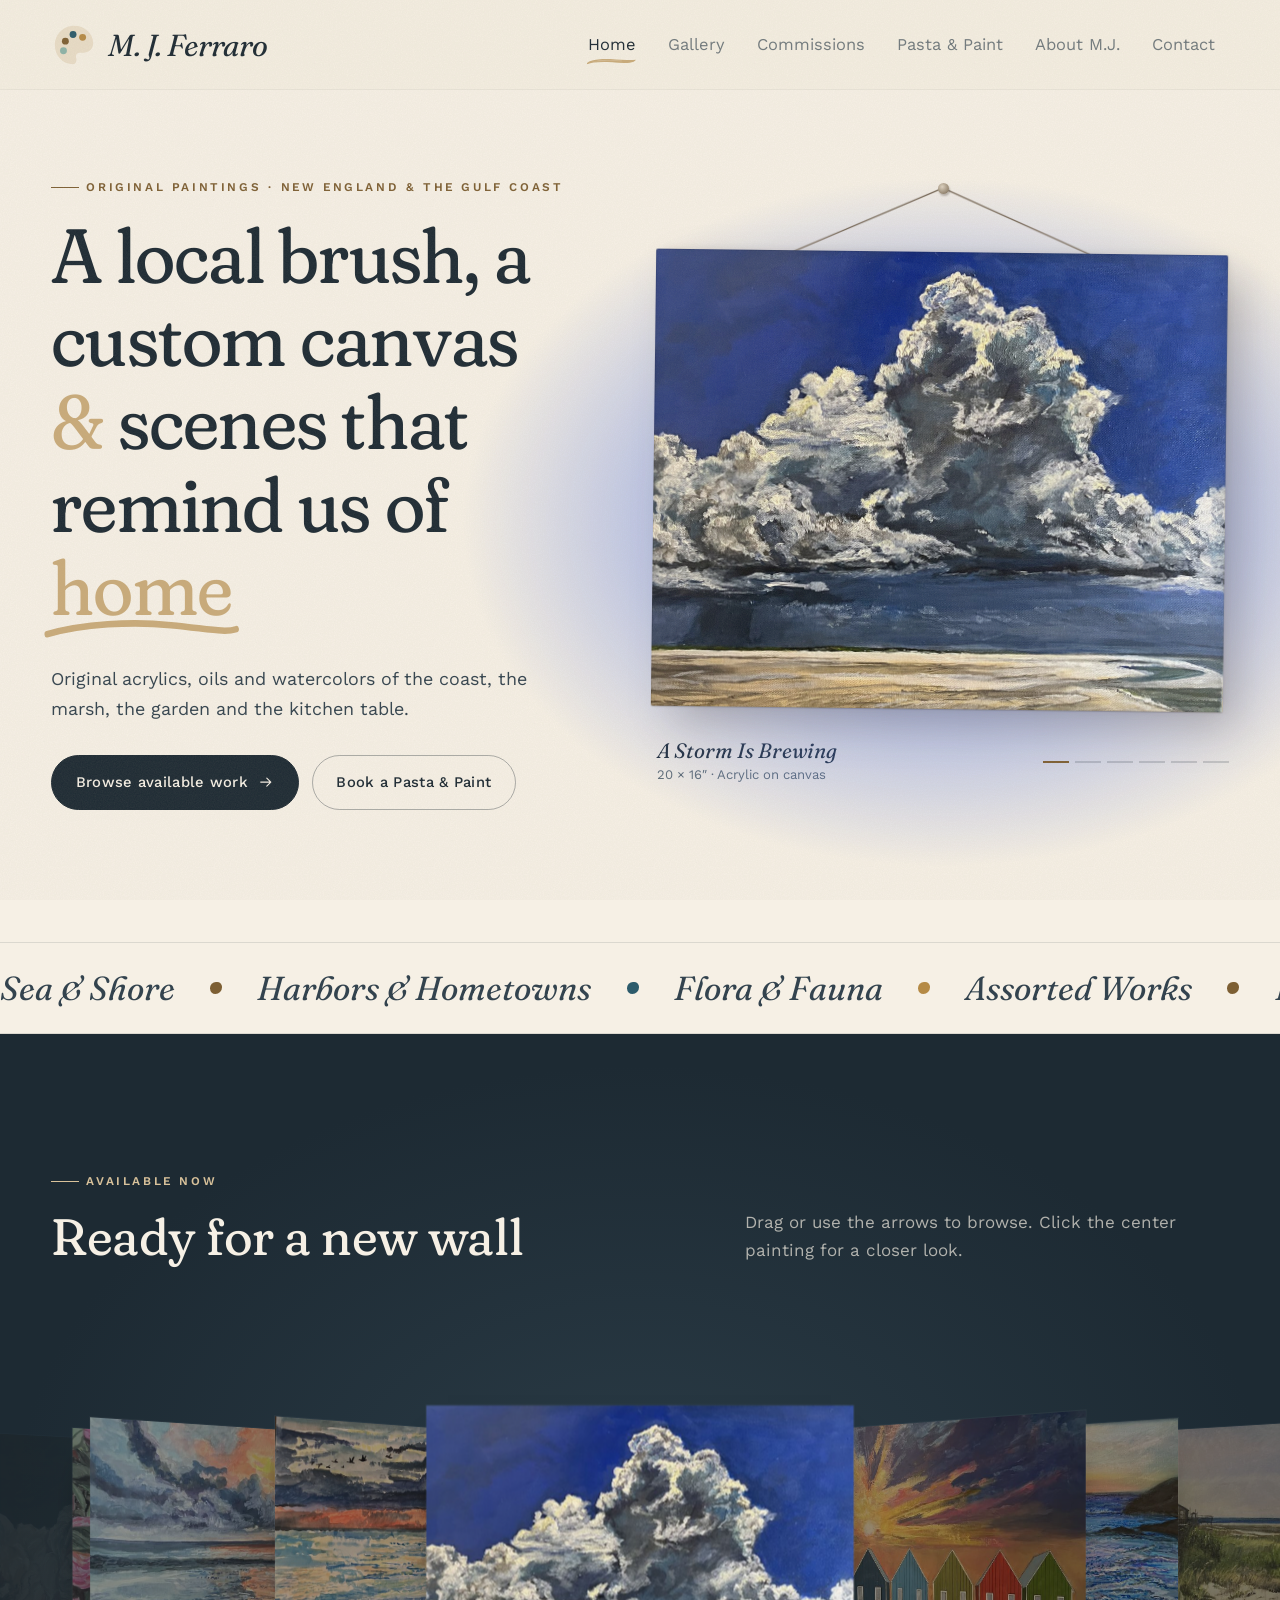
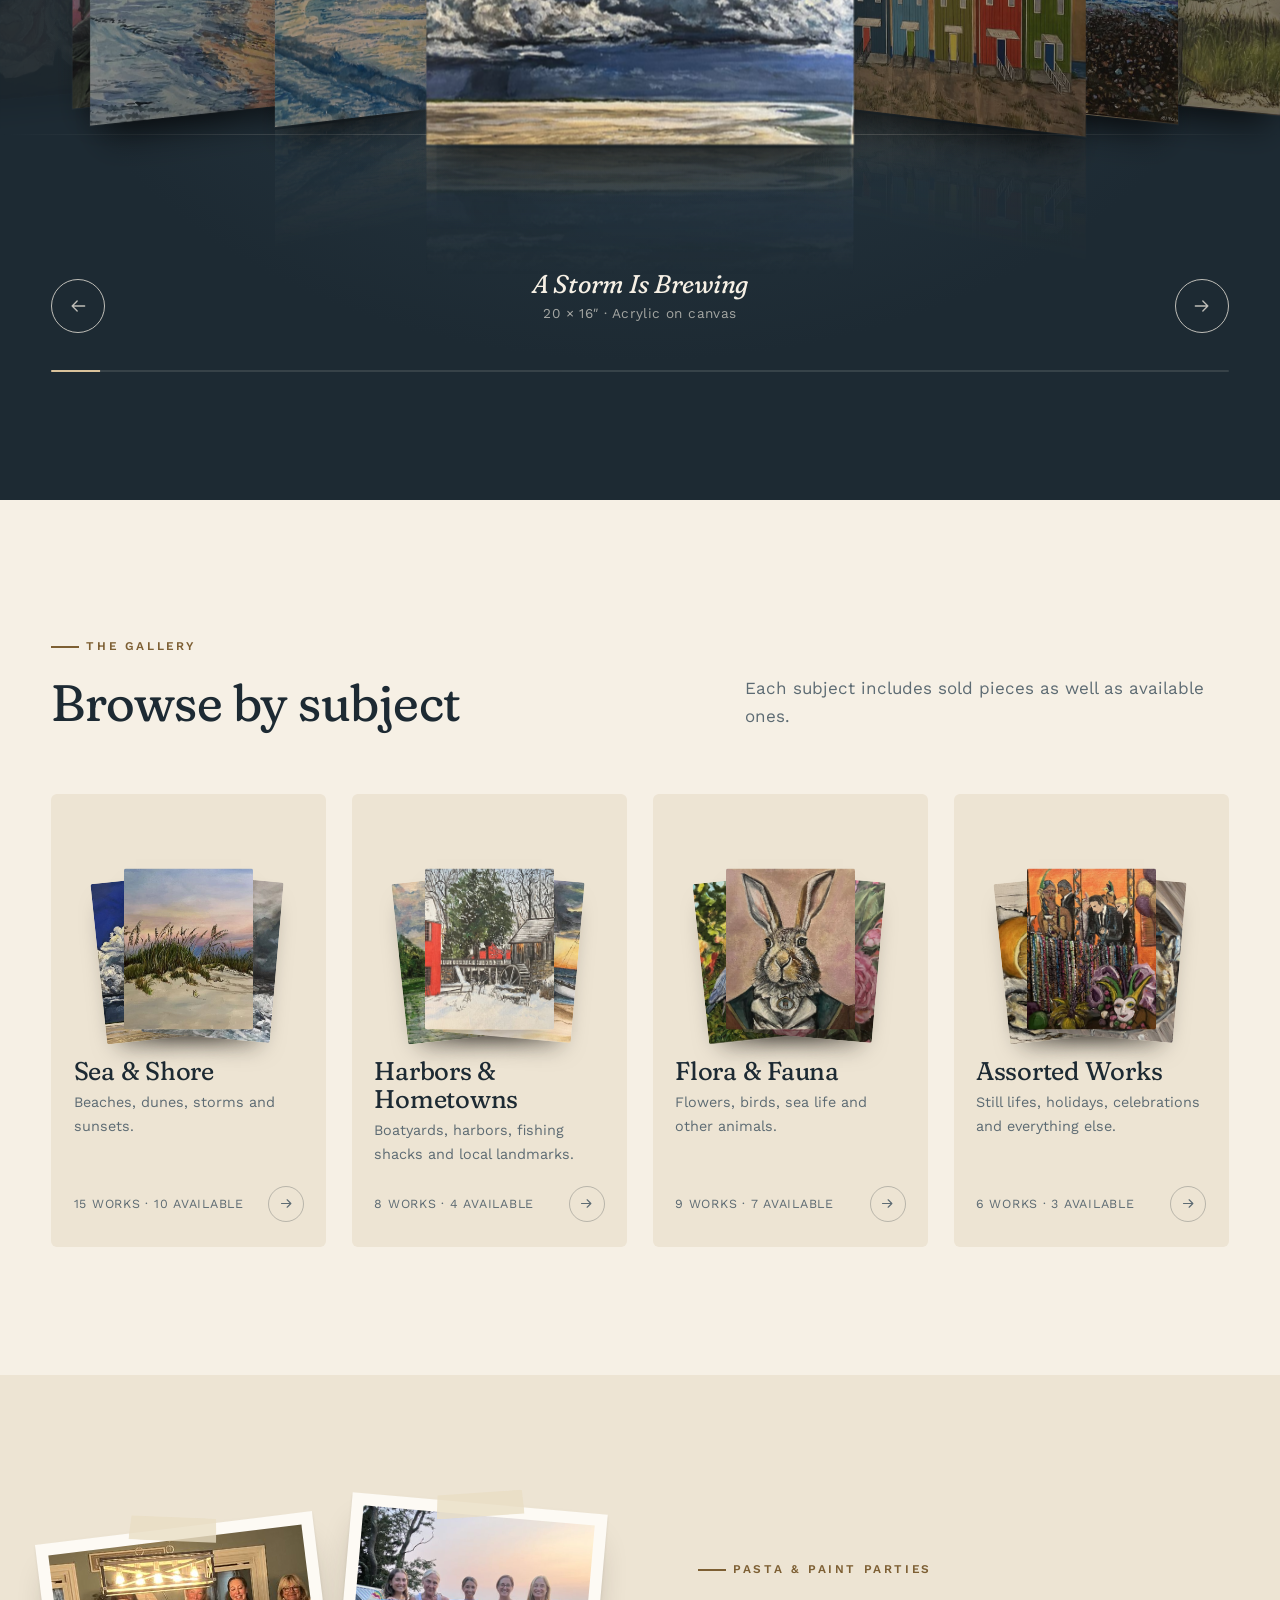
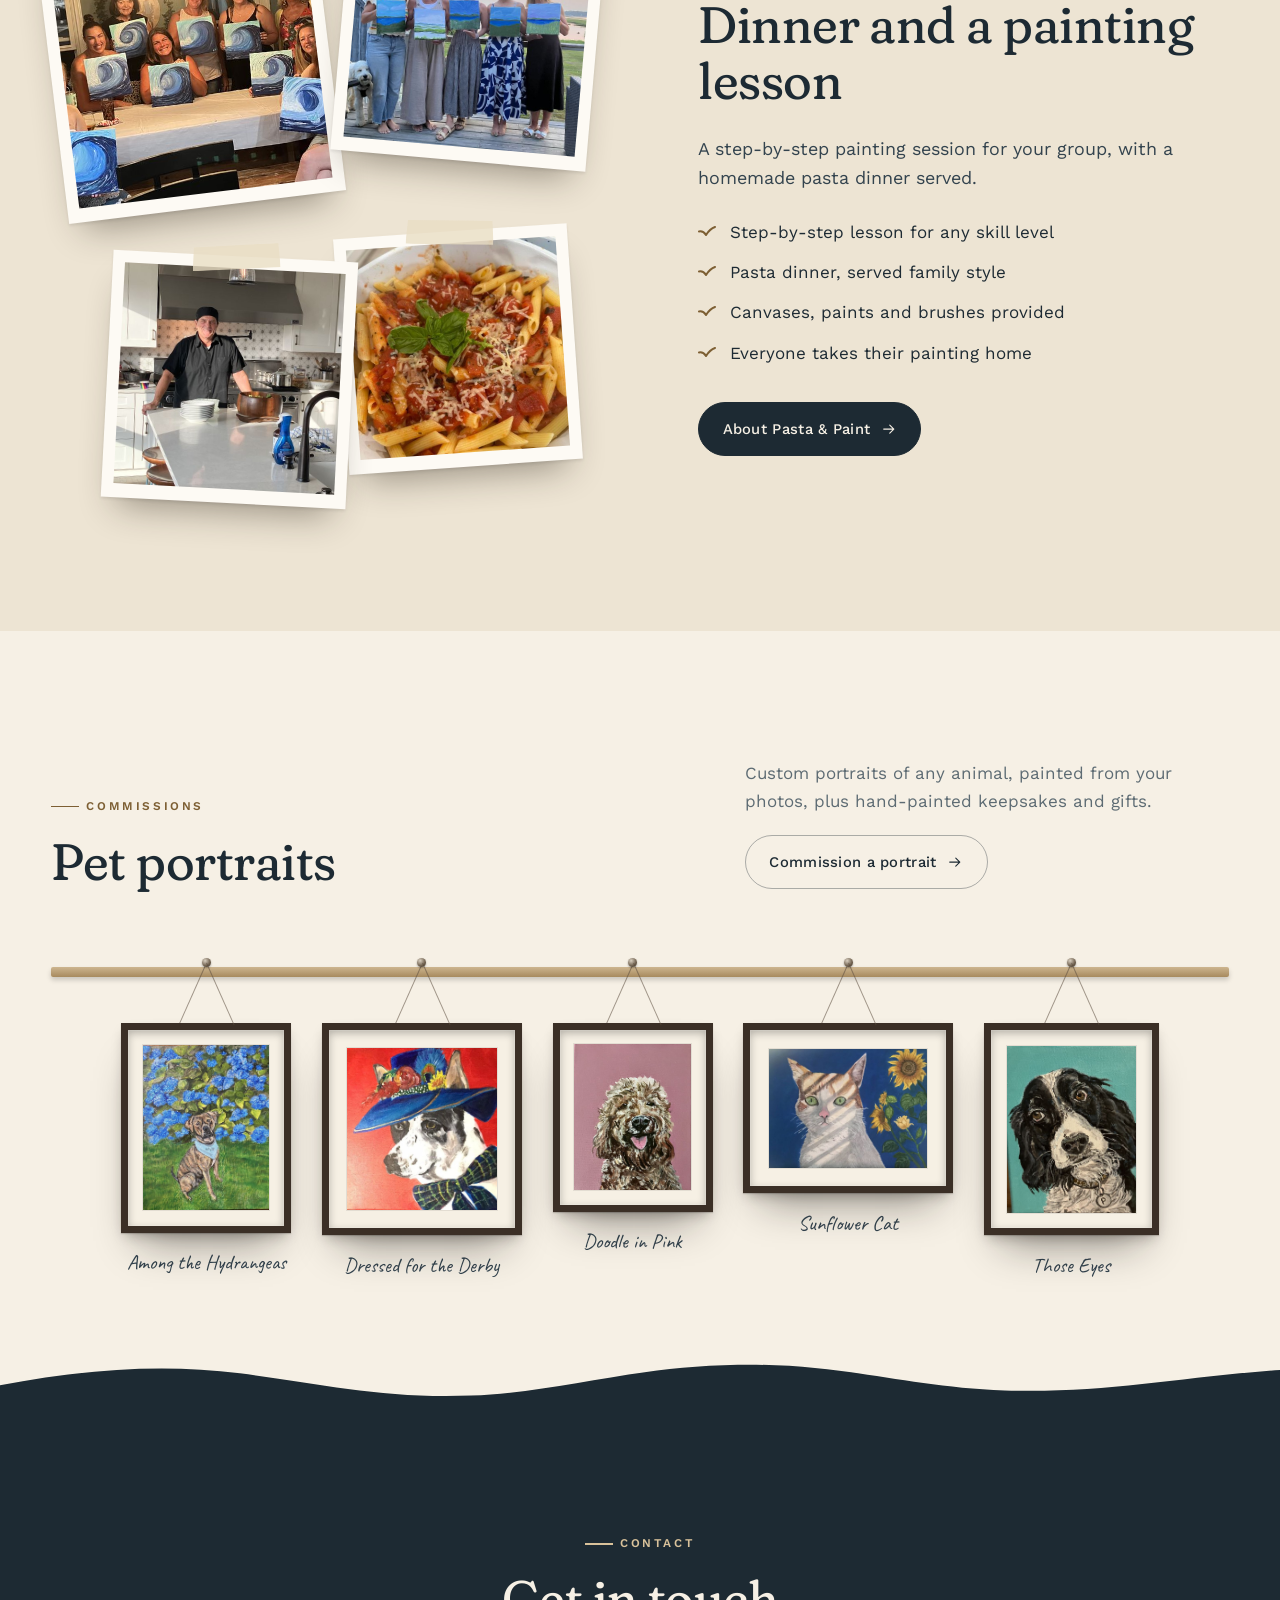
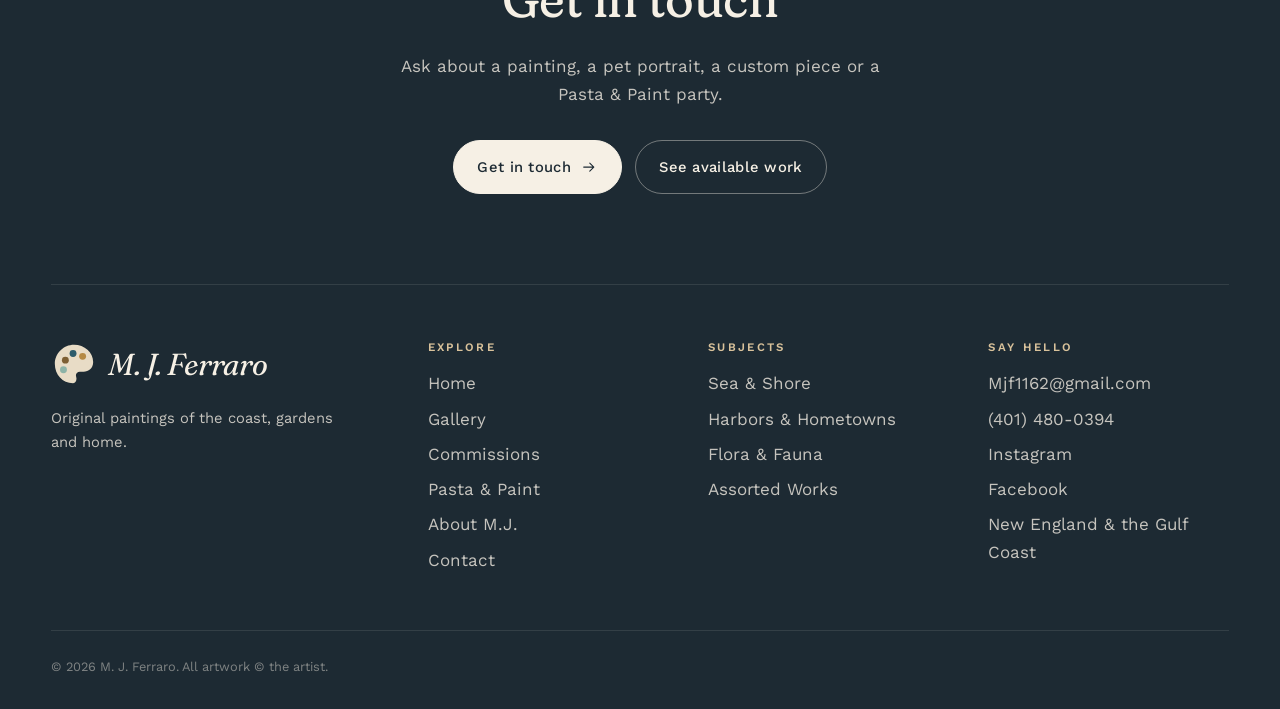
==== commit f5304cf7: "Title the About page's mediums section "Mediums" Co-Authored-By: Claude Opus 5 <noreply@anthropic.co" ====
--- a/index.html
+++ b/index.html
@@ -15,7 +15,7 @@
   <link rel="preconnect" href="https://fonts.googleapis.com">
   <link rel="preconnect" href="https://fonts.gstatic.com" crossorigin>
   <link href="https://fonts.googleapis.com/css2?family=Caveat:wght@500;600&family=Fraunces:ital,opsz,wght,SOFT@0,9..144,300..600,100;1,9..144,300..600,100&family=Work+Sans:wght@400;500;600&display=swap" rel="stylesheet">
-  <link rel="stylesheet" href="css/style.css?v=20260923134344">
+  <link rel="stylesheet" href="css/style.css?v=20260923134643">
 </head>
 <body data-page="home">
   <header id="site-header"></header>
@@ -144,10 +144,10 @@
 
   <footer id="site-footer"></footer>
 
-  <script src="js/data.js?v=20260923134344"></script>
-  <script src="js/image-meta.js?v=20260923134344"></script>
-  <script src="js/site.js?v=20260923134344"></script>
-  <script src="js/viewer.js?v=20260923134344"></script>
-  <script src="js/home.js?v=20260923134344"></script>
+  <script src="js/data.js?v=20260923134643"></script>
+  <script src="js/image-meta.js?v=20260923134643"></script>
+  <script src="js/site.js?v=20260923134643"></script>
+  <script src="js/viewer.js?v=20260923134643"></script>
+  <script src="js/home.js?v=20260923134643"></script>
 </body>
 </html>
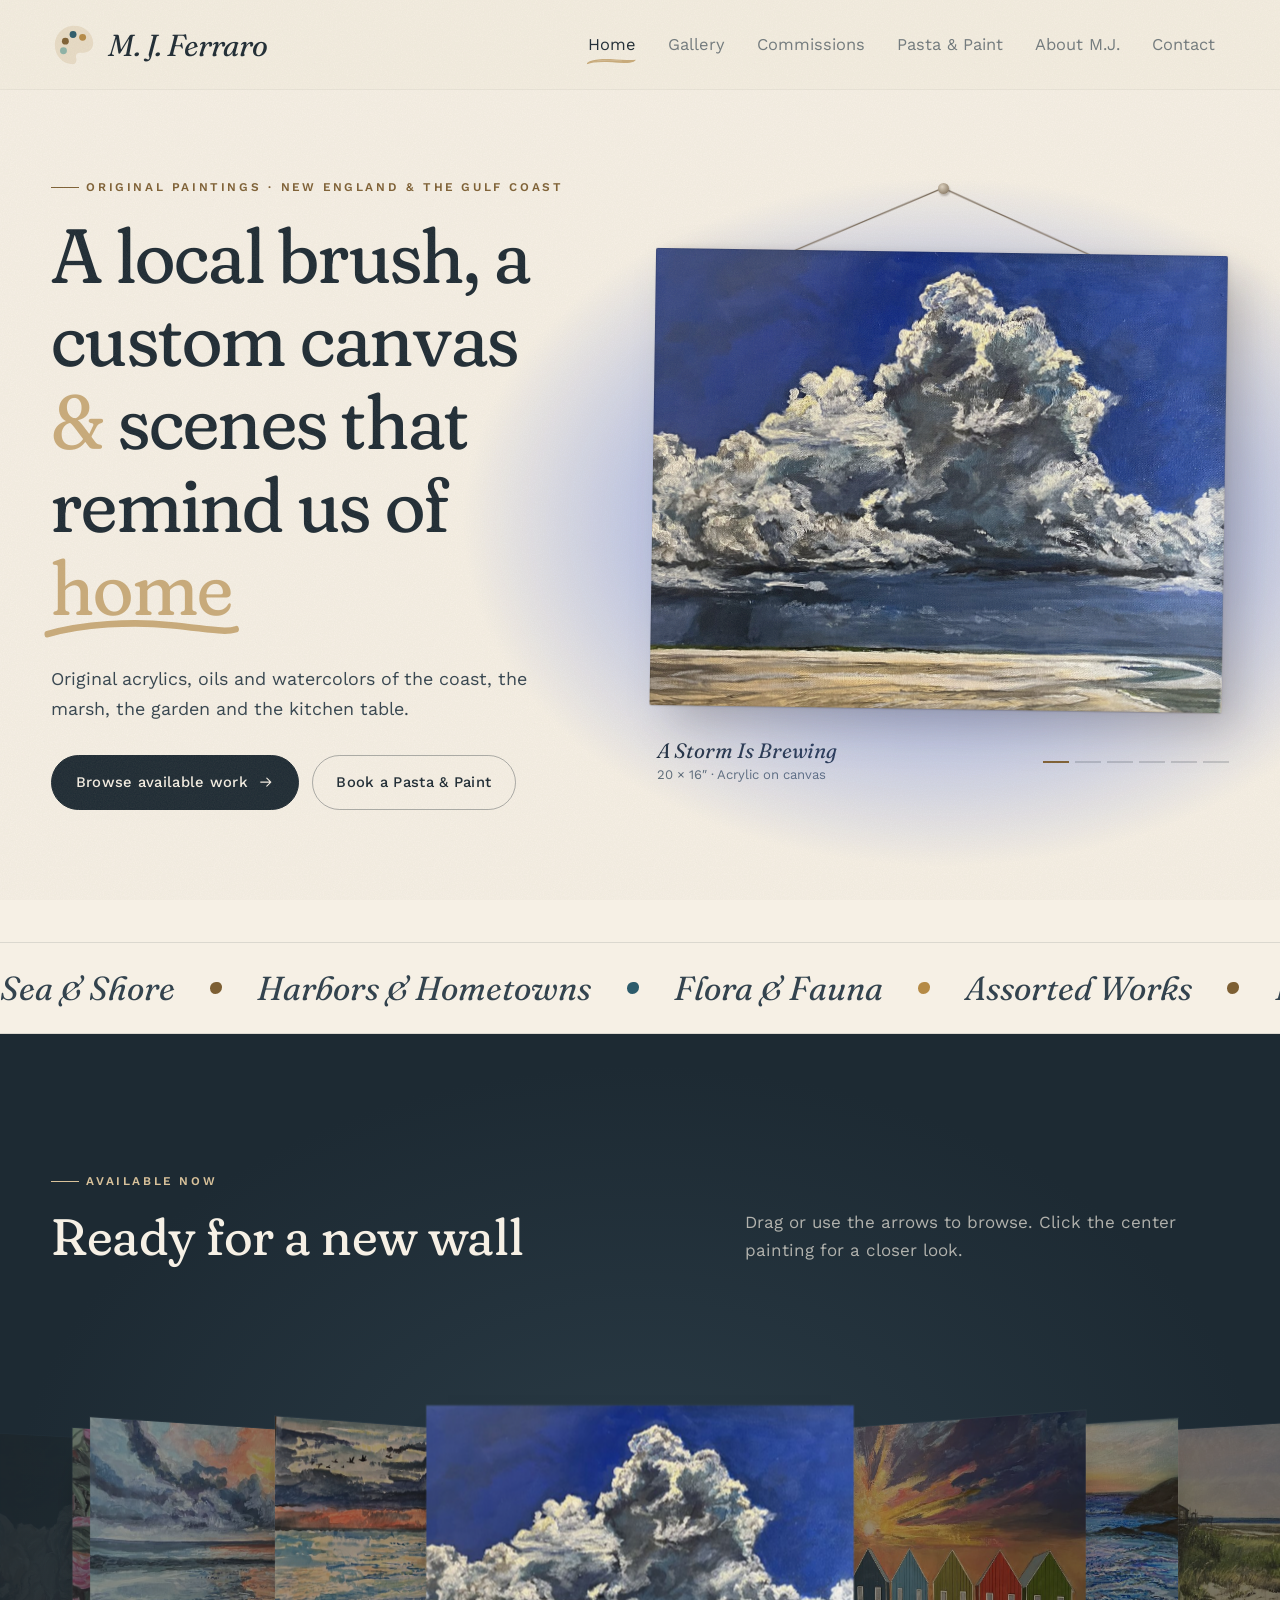
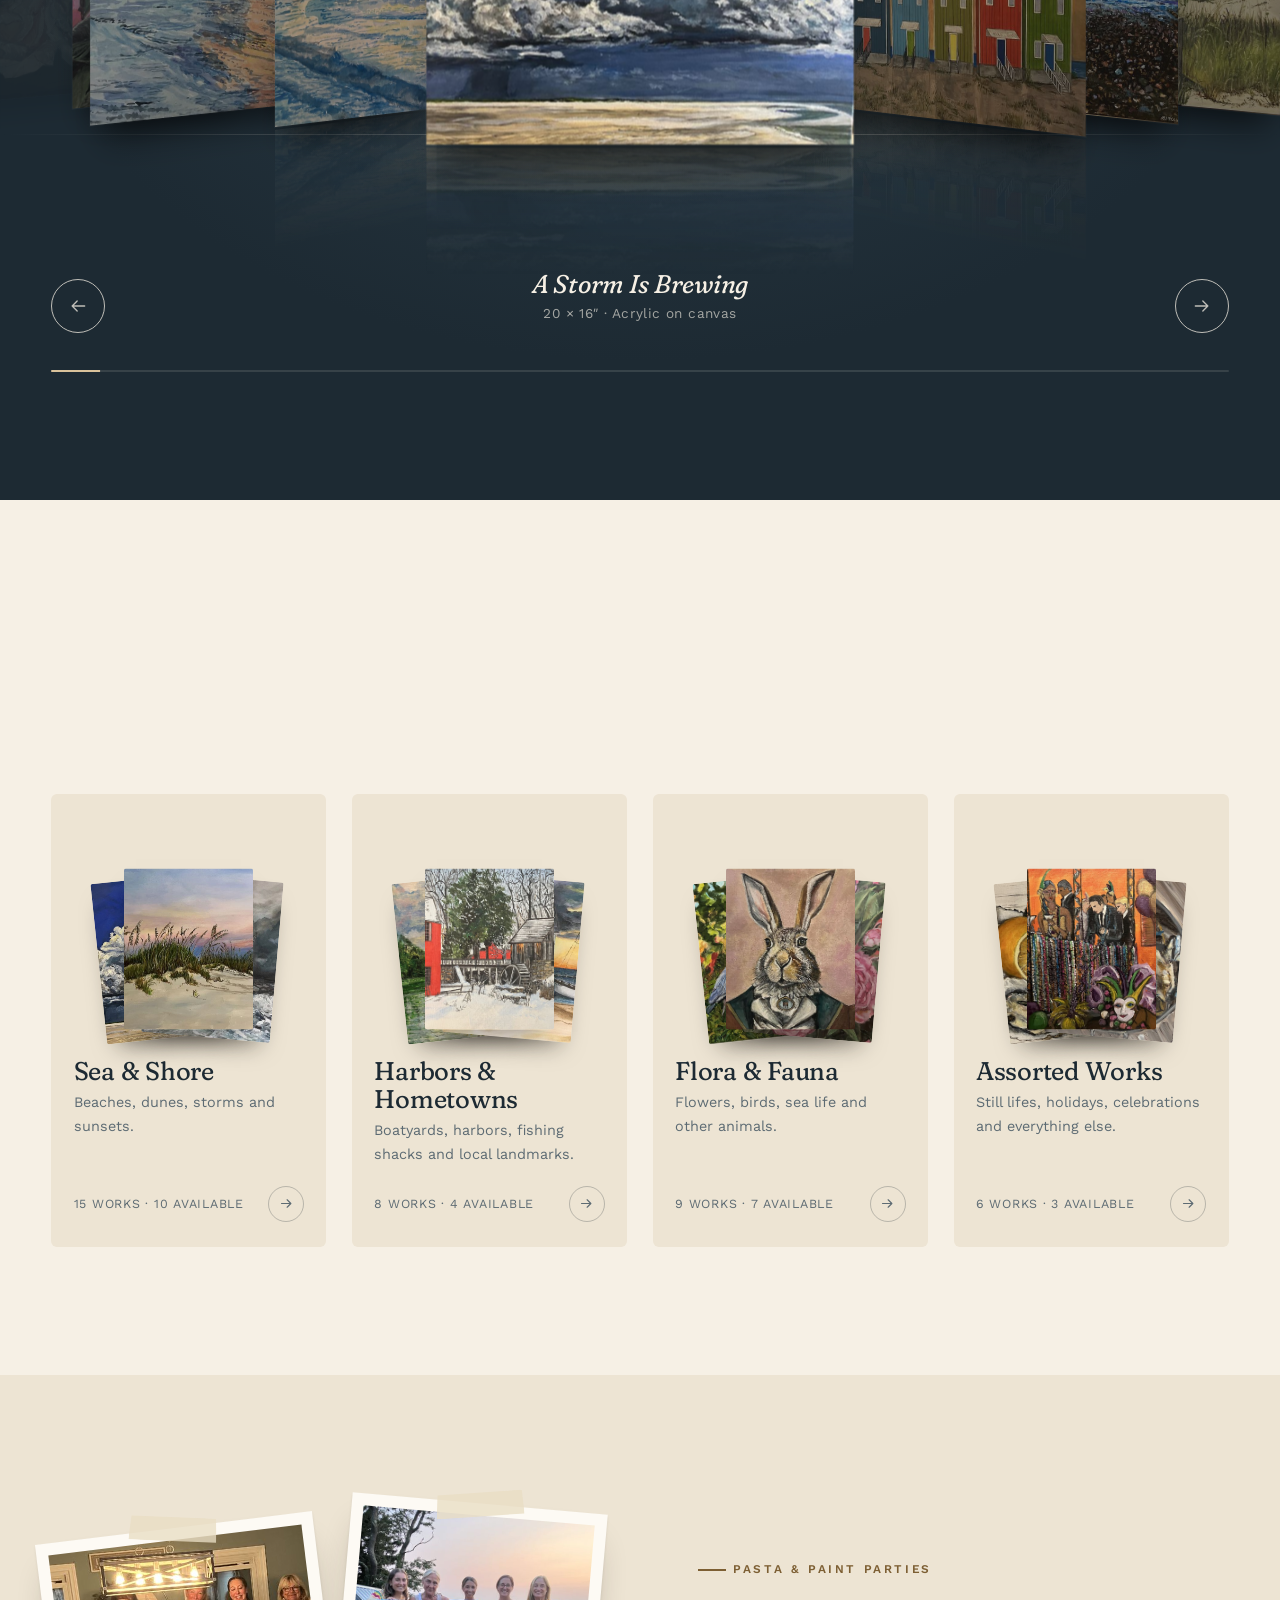
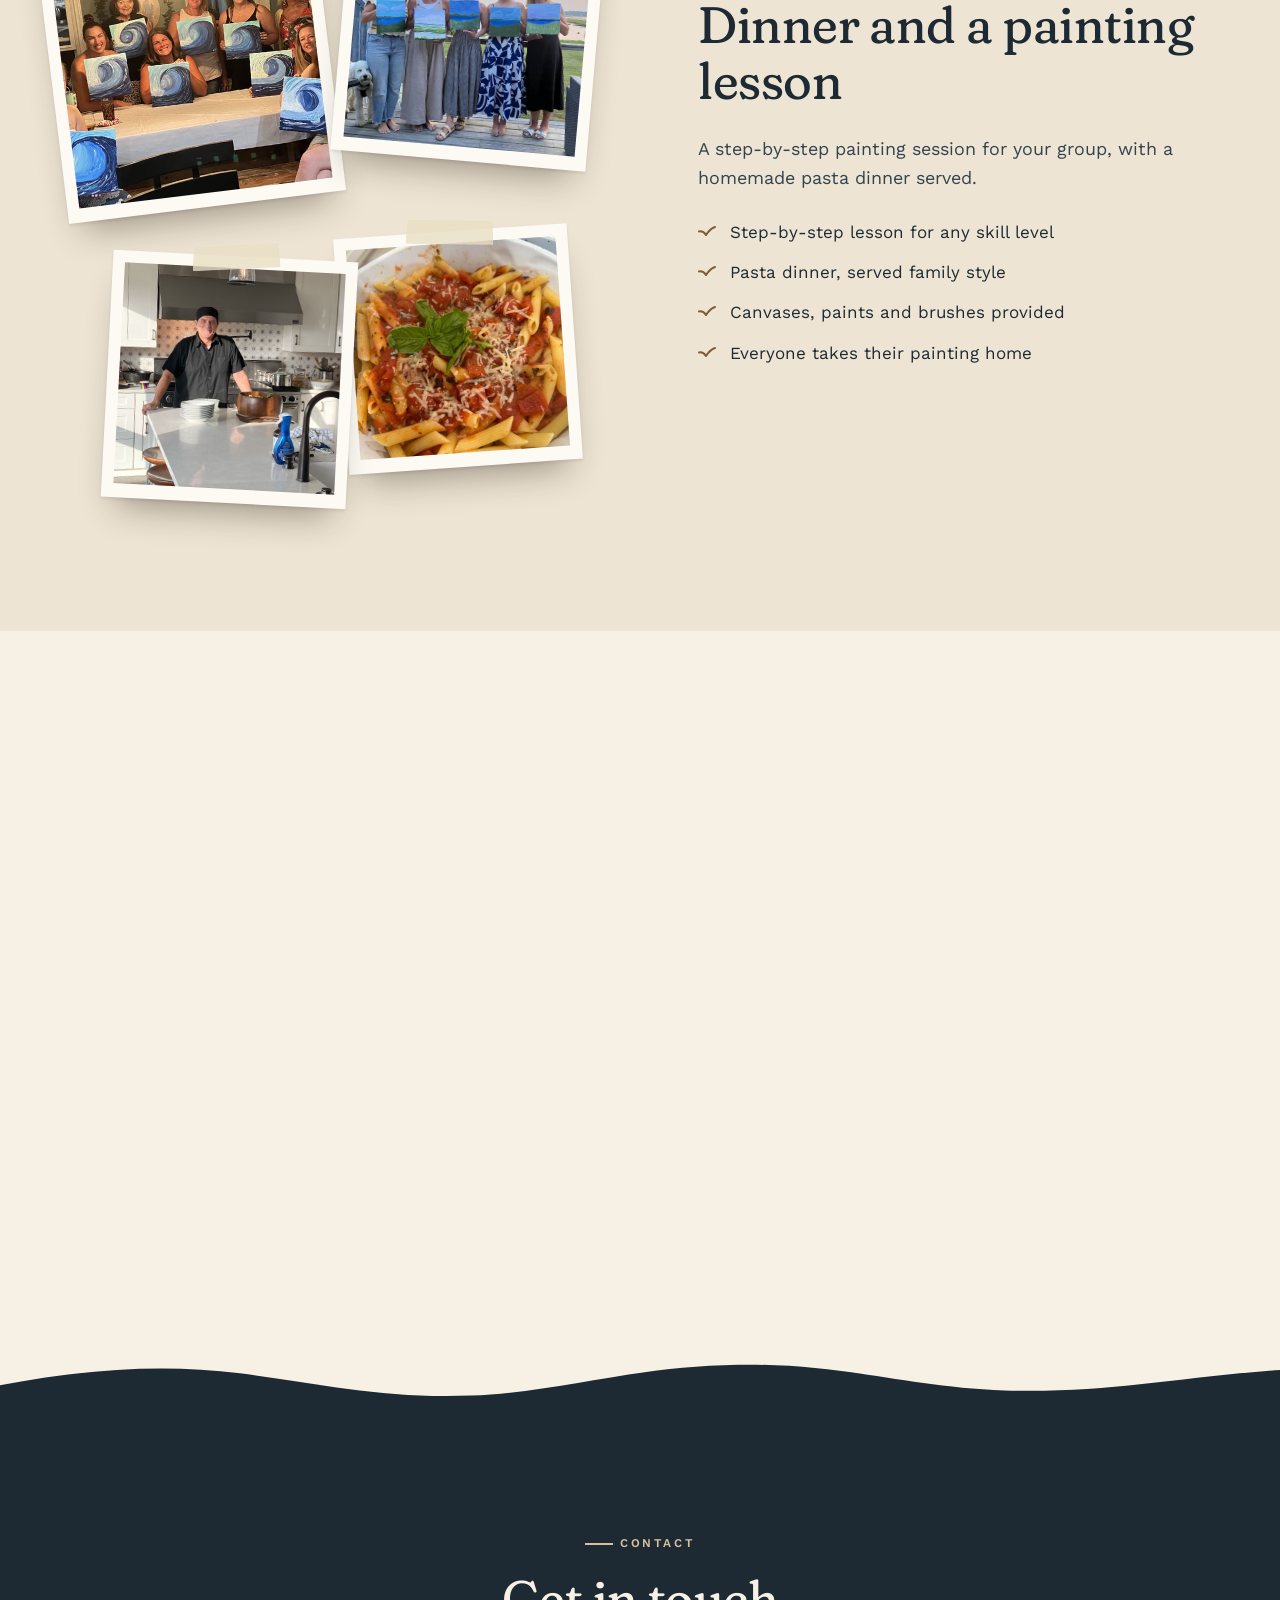
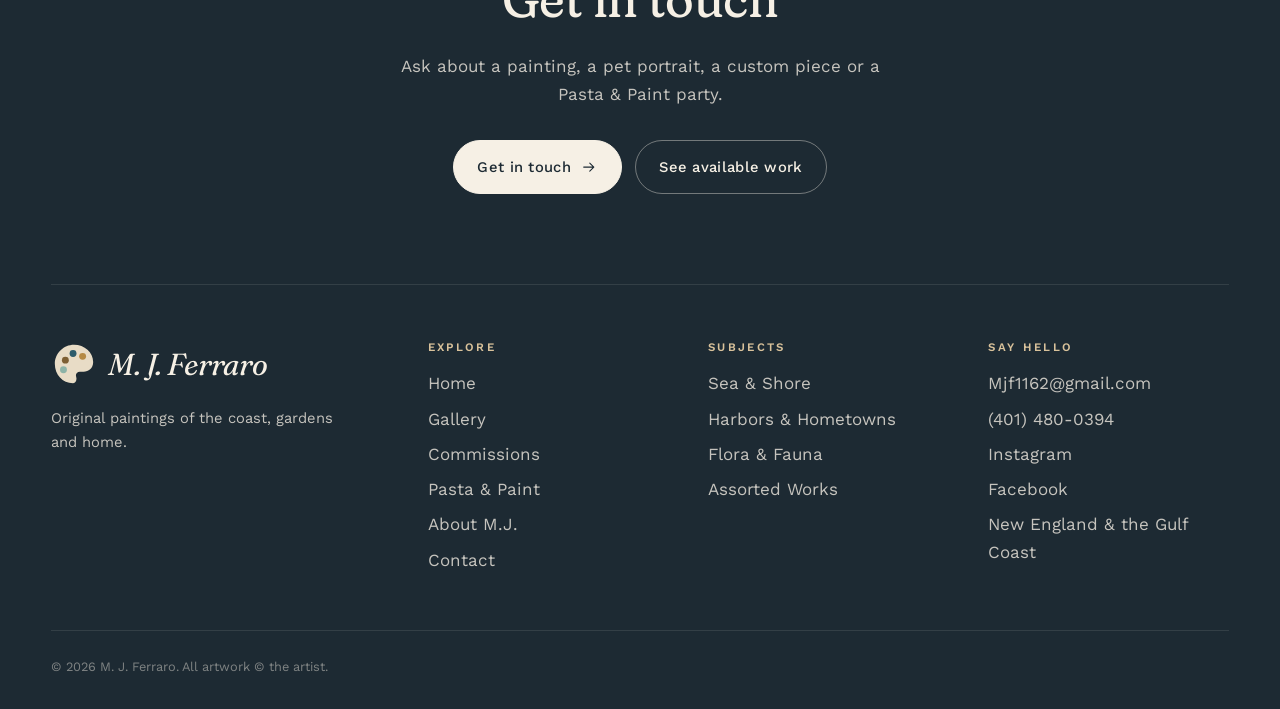
==== commit 782e5aa5: "Pair the mediums eyebrow and heading without repeating Co-Authored-By: Claude Opus 5 <noreply@anthro" ====
--- a/index.html
+++ b/index.html
@@ -15,7 +15,7 @@
   <link rel="preconnect" href="https://fonts.googleapis.com">
   <link rel="preconnect" href="https://fonts.gstatic.com" crossorigin>
   <link href="https://fonts.googleapis.com/css2?family=Caveat:wght@500;600&family=Fraunces:ital,opsz,wght,SOFT@0,9..144,300..600,100;1,9..144,300..600,100&family=Work+Sans:wght@400;500;600&display=swap" rel="stylesheet">
-  <link rel="stylesheet" href="css/style.css?v=20260923134643">
+  <link rel="stylesheet" href="css/style.css?v=20260923134938">
 </head>
 <body data-page="home">
   <header id="site-header"></header>
@@ -144,10 +144,10 @@
 
   <footer id="site-footer"></footer>
 
-  <script src="js/data.js?v=20260923134643"></script>
-  <script src="js/image-meta.js?v=20260923134643"></script>
-  <script src="js/site.js?v=20260923134643"></script>
-  <script src="js/viewer.js?v=20260923134643"></script>
-  <script src="js/home.js?v=20260923134643"></script>
+  <script src="js/data.js?v=20260923134938"></script>
+  <script src="js/image-meta.js?v=20260923134938"></script>
+  <script src="js/site.js?v=20260923134938"></script>
+  <script src="js/viewer.js?v=20260923134938"></script>
+  <script src="js/home.js?v=20260923134938"></script>
 </body>
 </html>
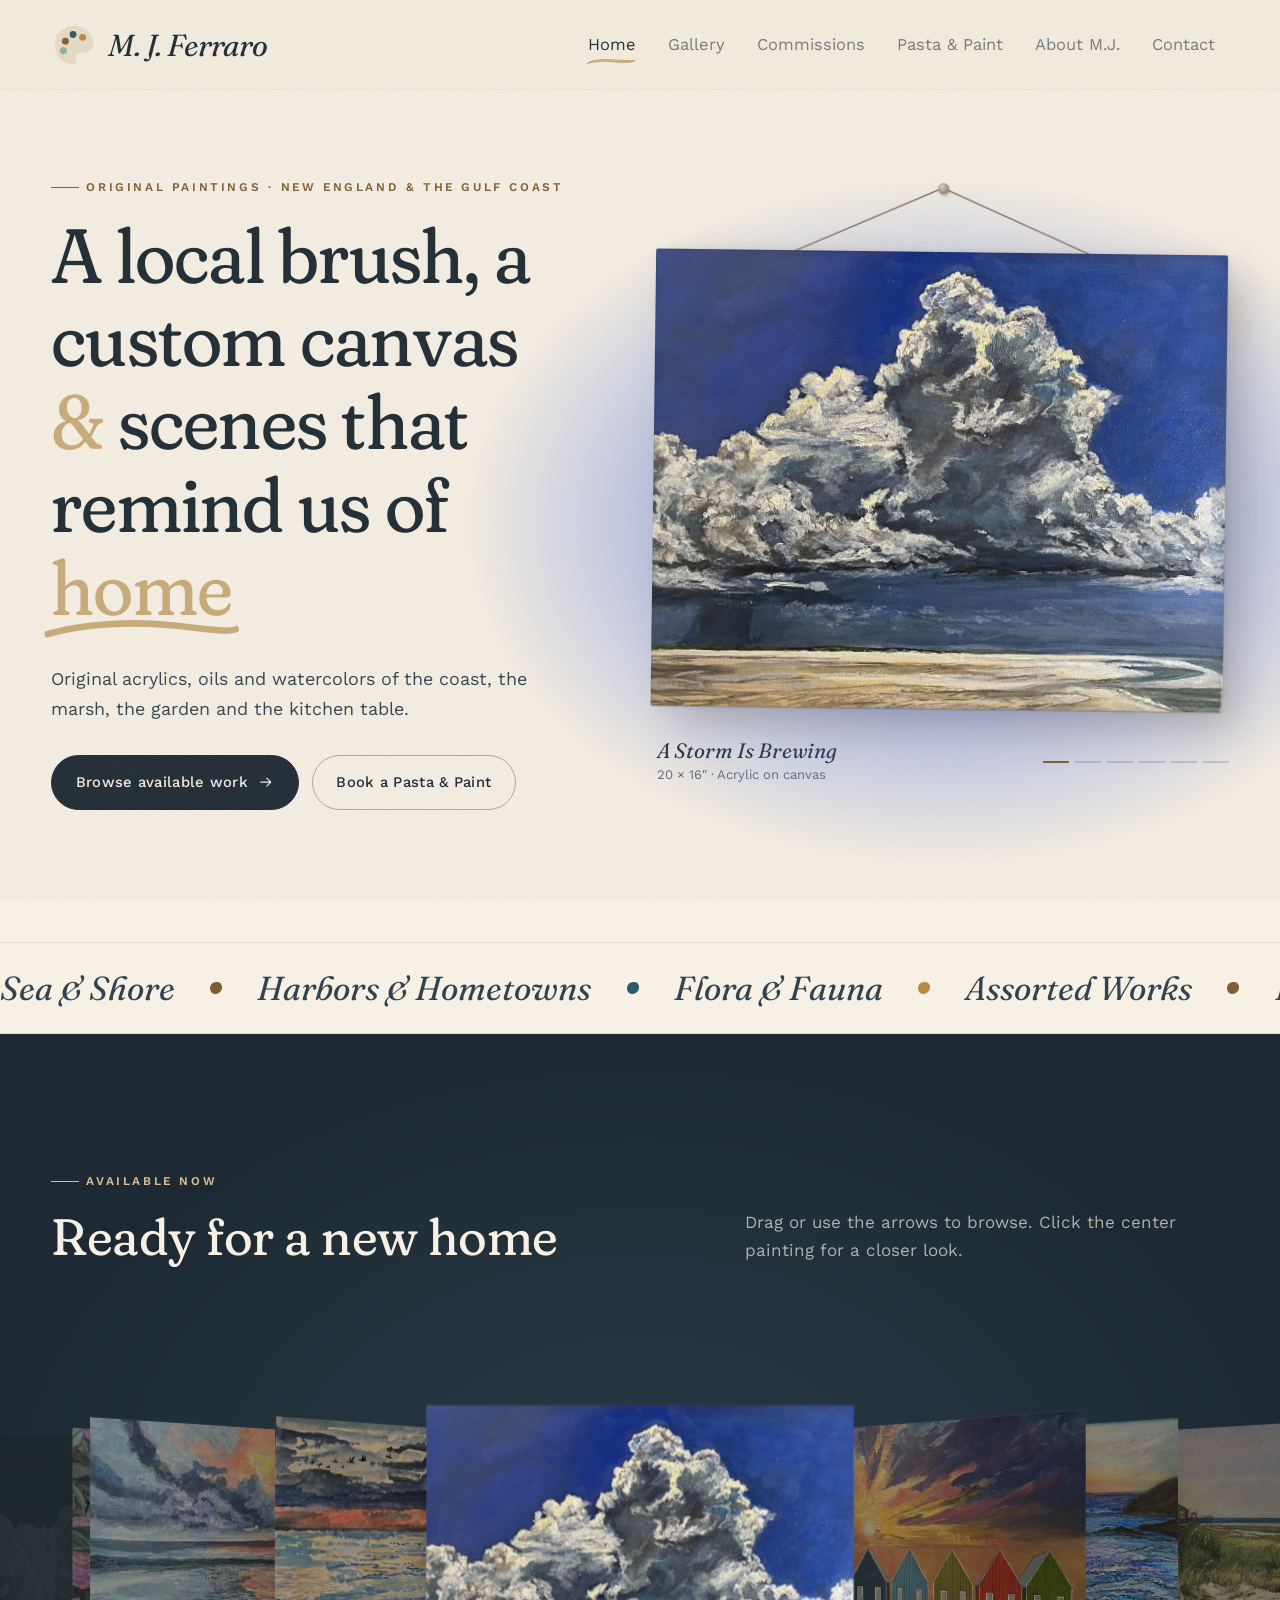
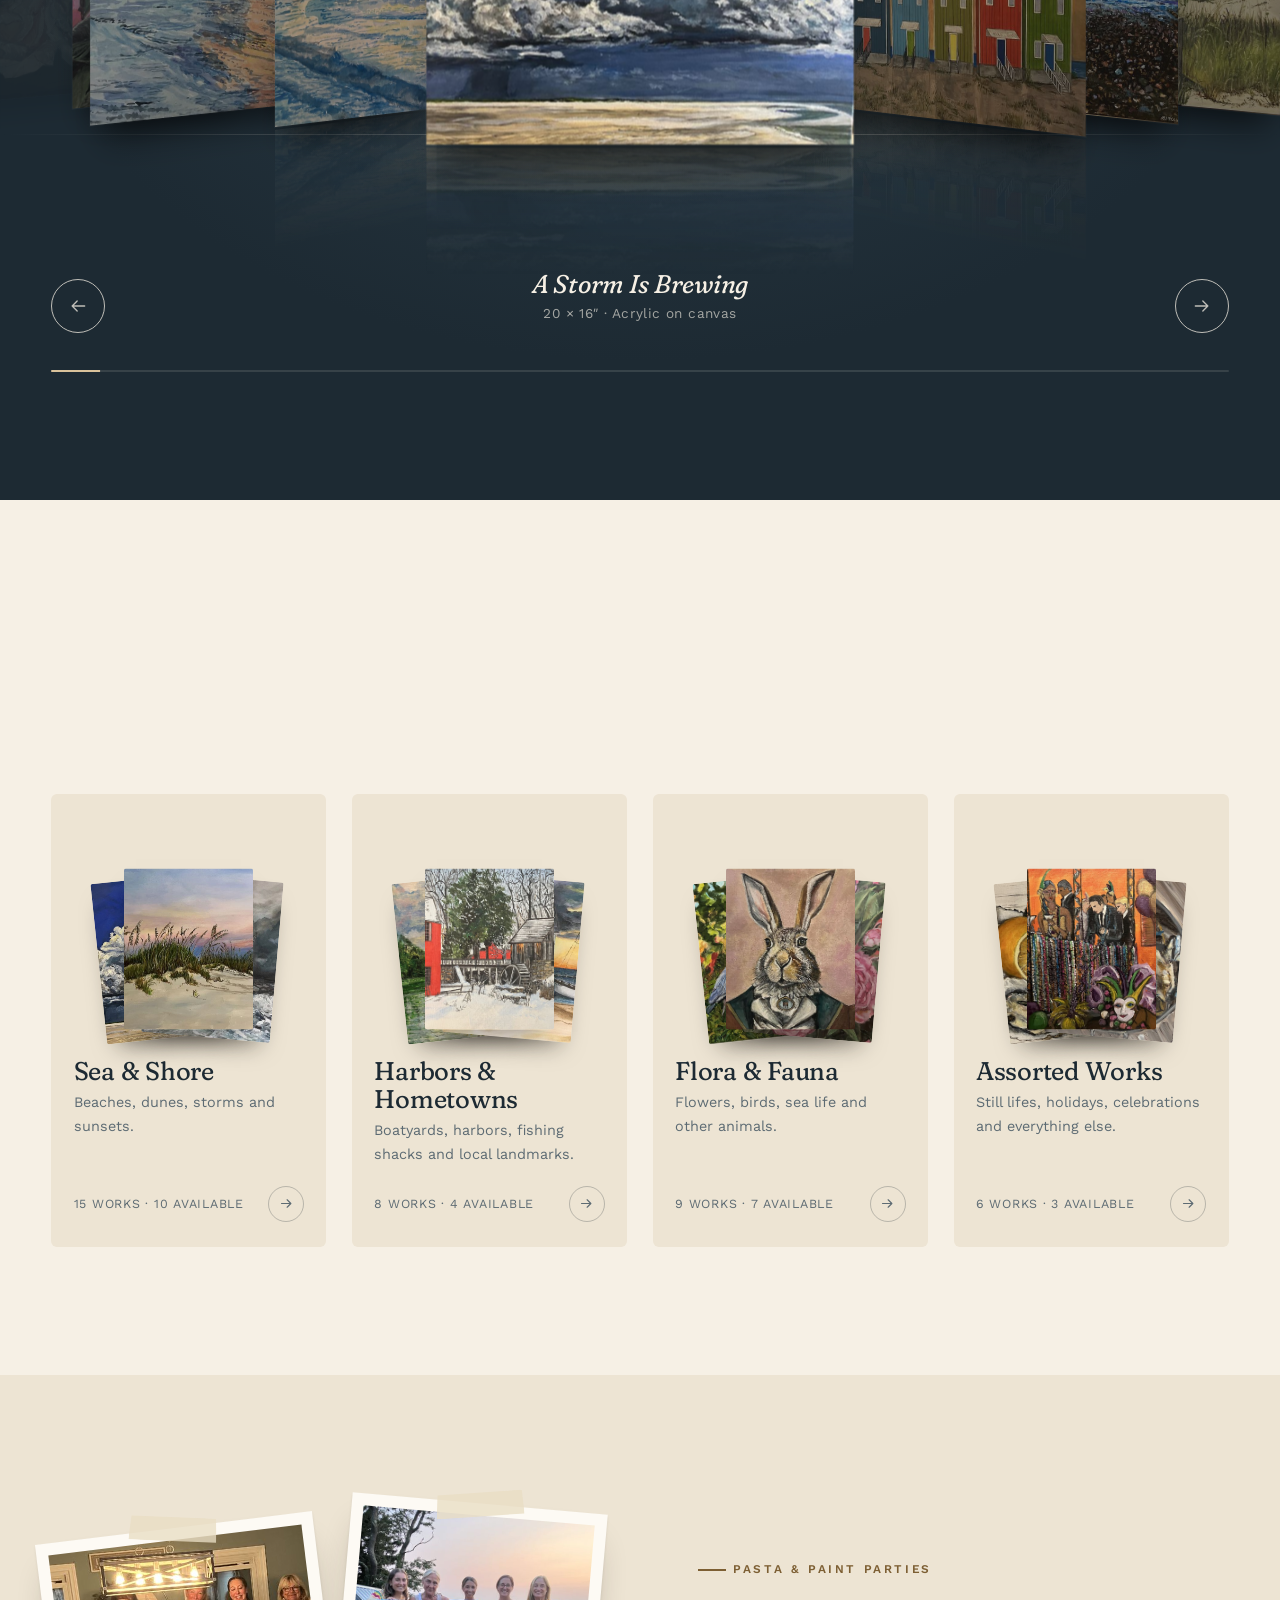
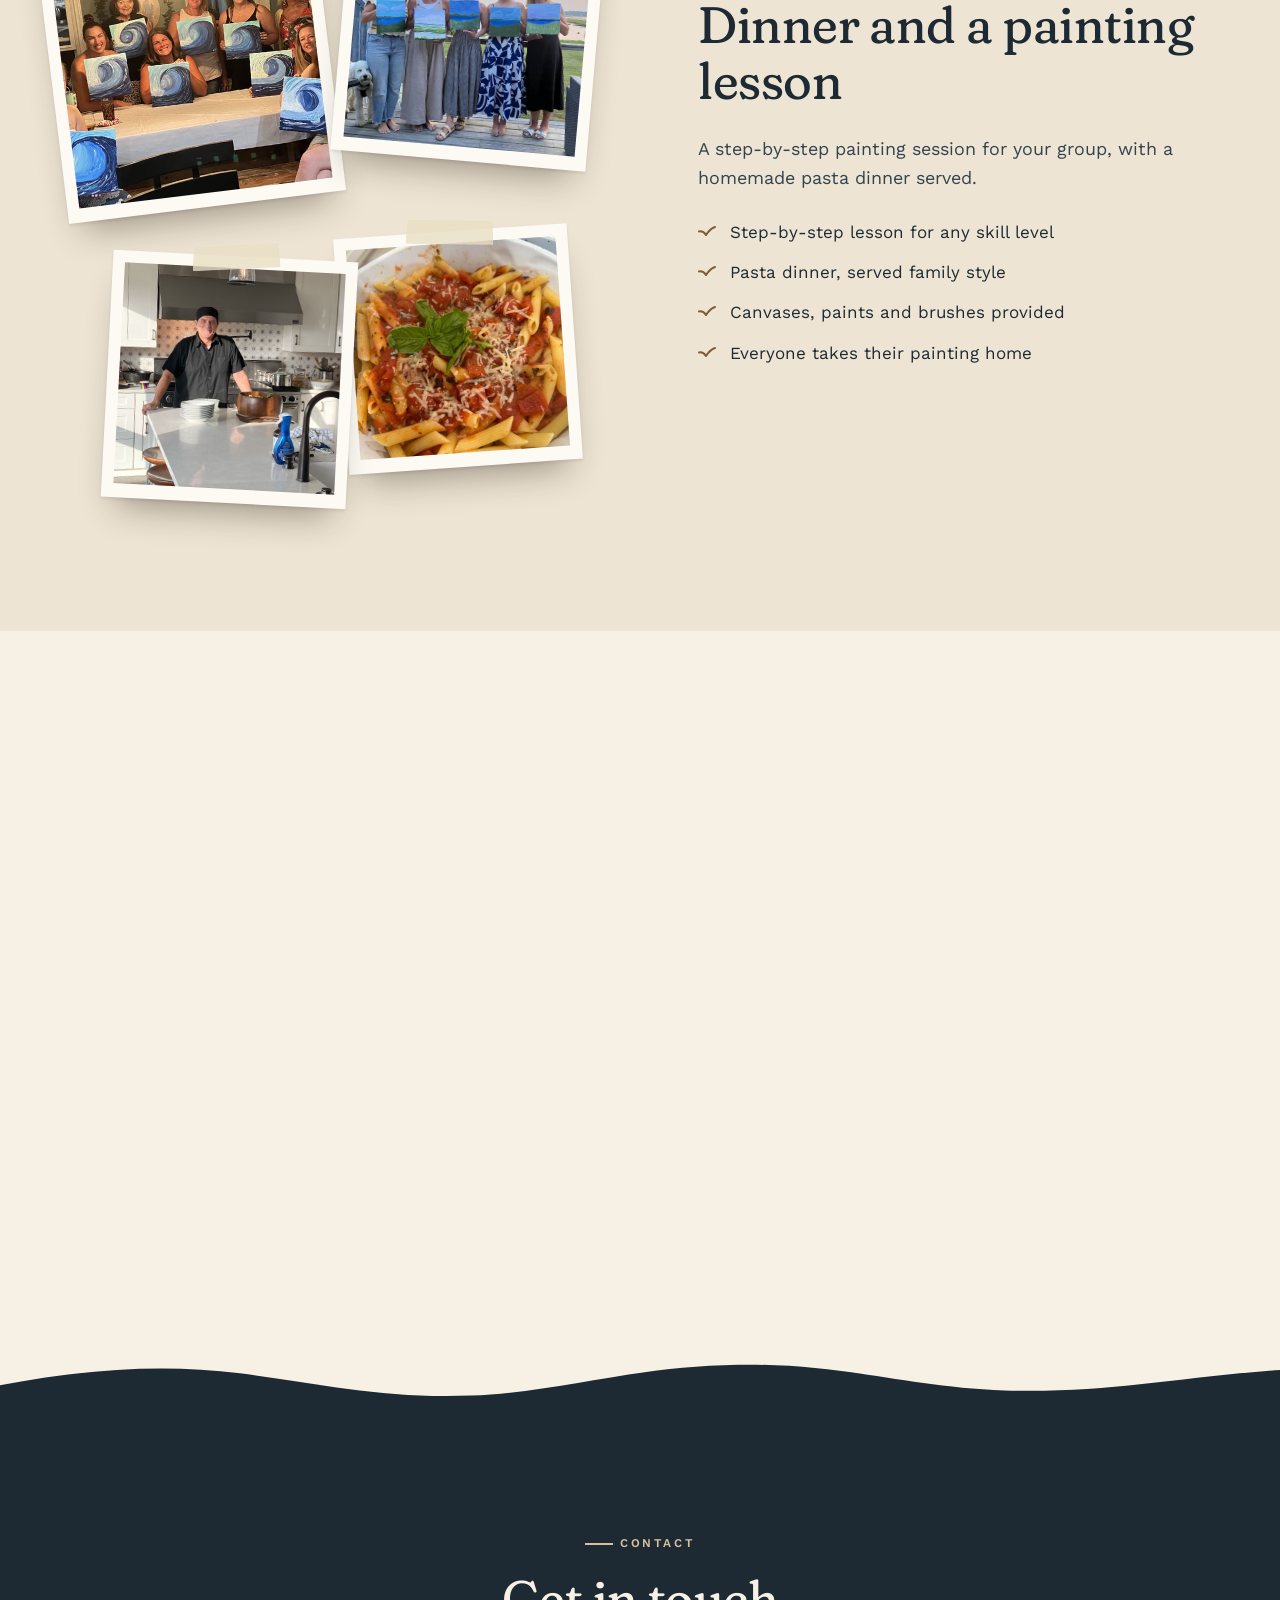
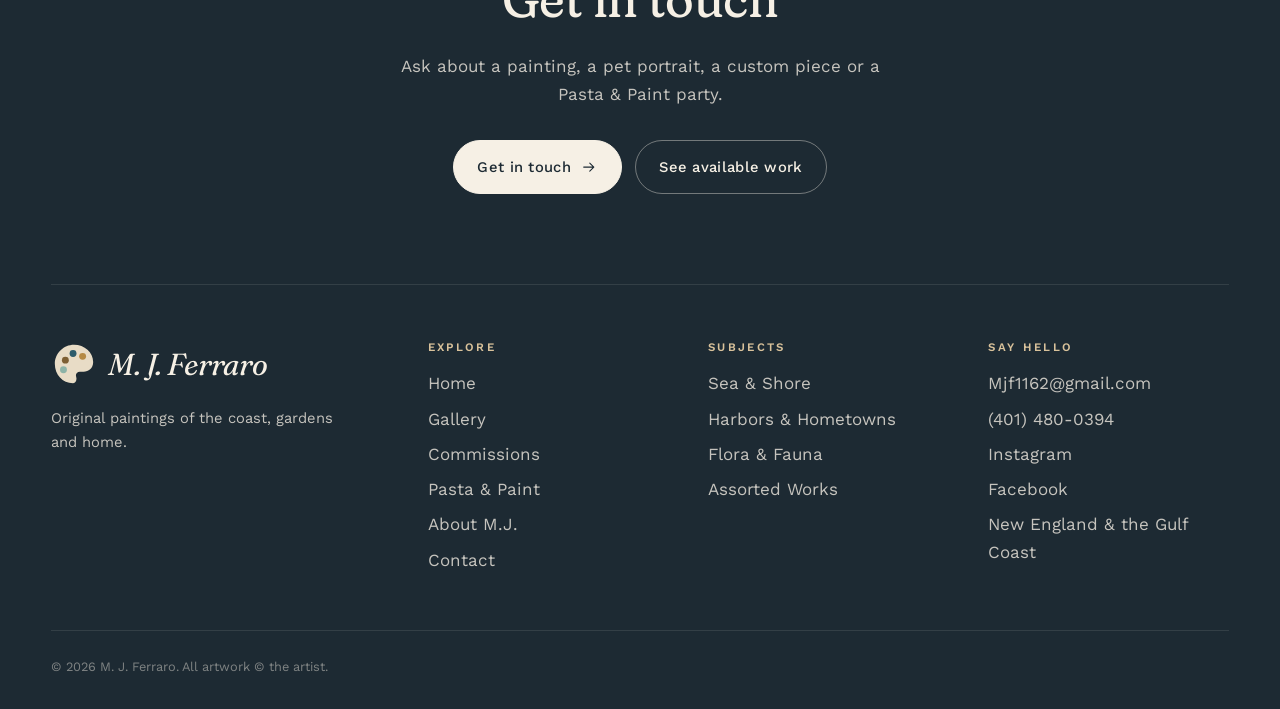
==== commit 17624070: "Ready for a new home Co-Authored-By: Claude Opus 5 <noreply@anthropic.com>" ====
--- a/index.html
+++ b/index.html
@@ -15,7 +15,7 @@
   <link rel="preconnect" href="https://fonts.googleapis.com">
   <link rel="preconnect" href="https://fonts.gstatic.com" crossorigin>
   <link href="https://fonts.googleapis.com/css2?family=Caveat:wght@500;600&family=Fraunces:ital,opsz,wght,SOFT@0,9..144,300..600,100;1,9..144,300..600,100&family=Work+Sans:wght@400;500;600&display=swap" rel="stylesheet">
-  <link rel="stylesheet" href="css/style.css?v=20260923134938">
+  <link rel="stylesheet" href="css/style.css?v=20260923135219">
 </head>
 <body data-page="home">
   <header id="site-header"></header>
@@ -67,7 +67,7 @@
         <div class="section-head">
           <div>
             <span class="eyebrow reveal">Available now</span>
-            <h2 class="reveal" style="--d:.08s">Ready for a new wall</h2>
+            <h2 class="reveal" style="--d:.08s">Ready for a new home</h2>
           </div>
           <p class="reveal" style="--d:.16s">Drag or use the arrows to browse. Click the center painting for a closer look.</p>
         </div>
@@ -144,10 +144,10 @@
 
   <footer id="site-footer"></footer>
 
-  <script src="js/data.js?v=20260923134938"></script>
-  <script src="js/image-meta.js?v=20260923134938"></script>
-  <script src="js/site.js?v=20260923134938"></script>
-  <script src="js/viewer.js?v=20260923134938"></script>
-  <script src="js/home.js?v=20260923134938"></script>
+  <script src="js/data.js?v=20260923135219"></script>
+  <script src="js/image-meta.js?v=20260923135219"></script>
+  <script src="js/site.js?v=20260923135219"></script>
+  <script src="js/viewer.js?v=20260923135219"></script>
+  <script src="js/home.js?v=20260923135219"></script>
 </body>
 </html>
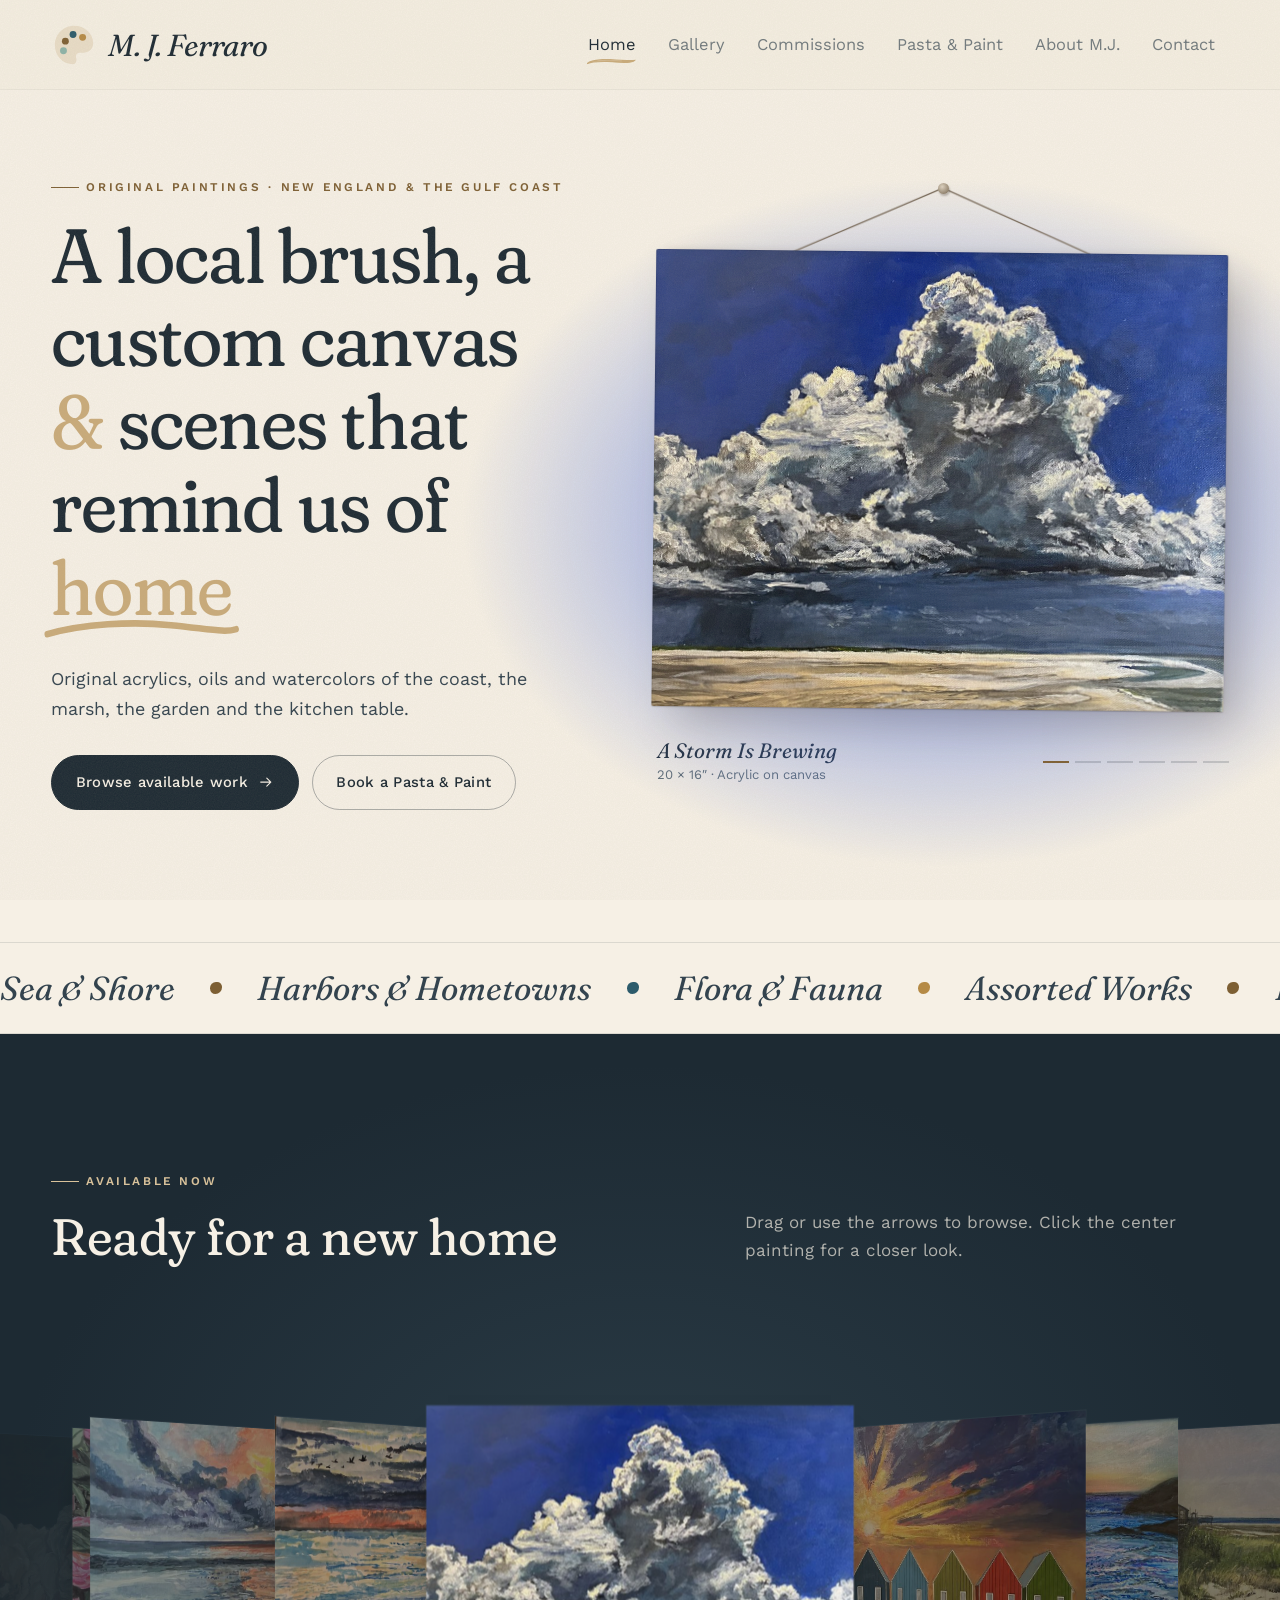
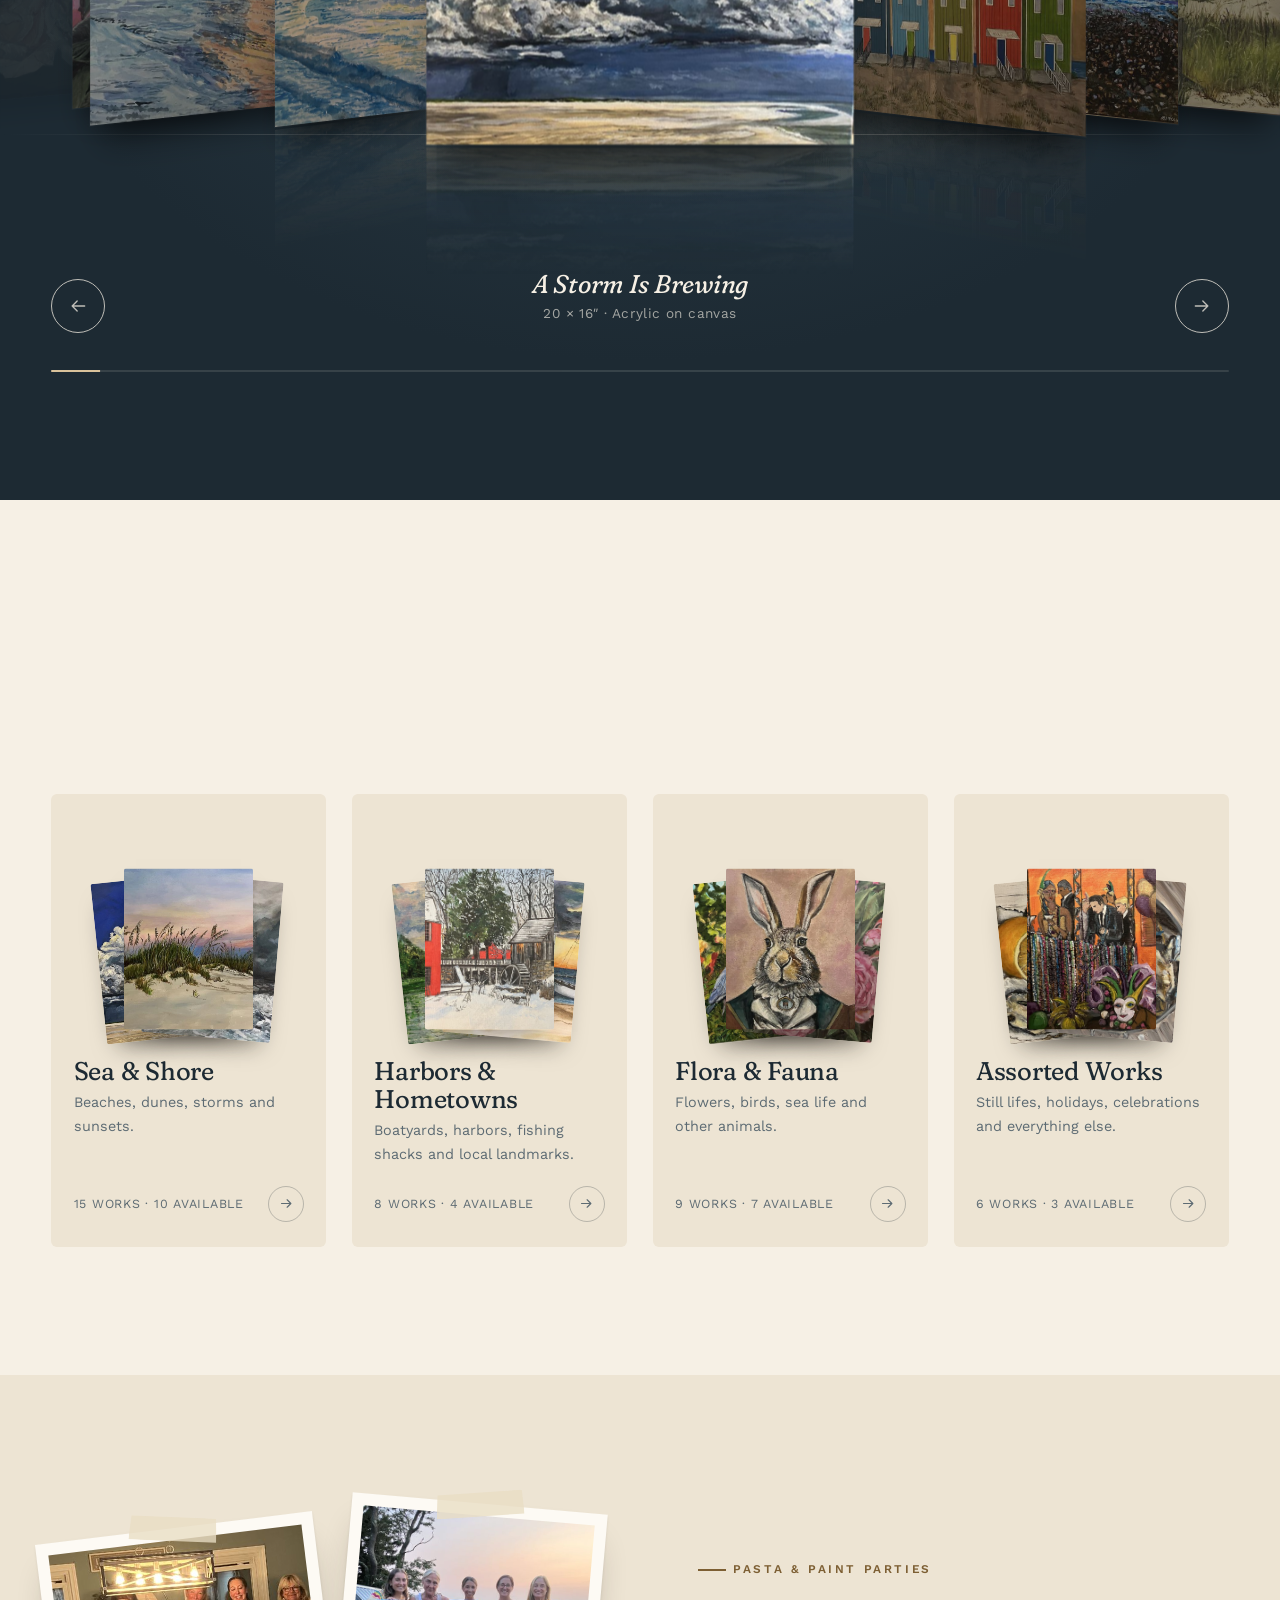
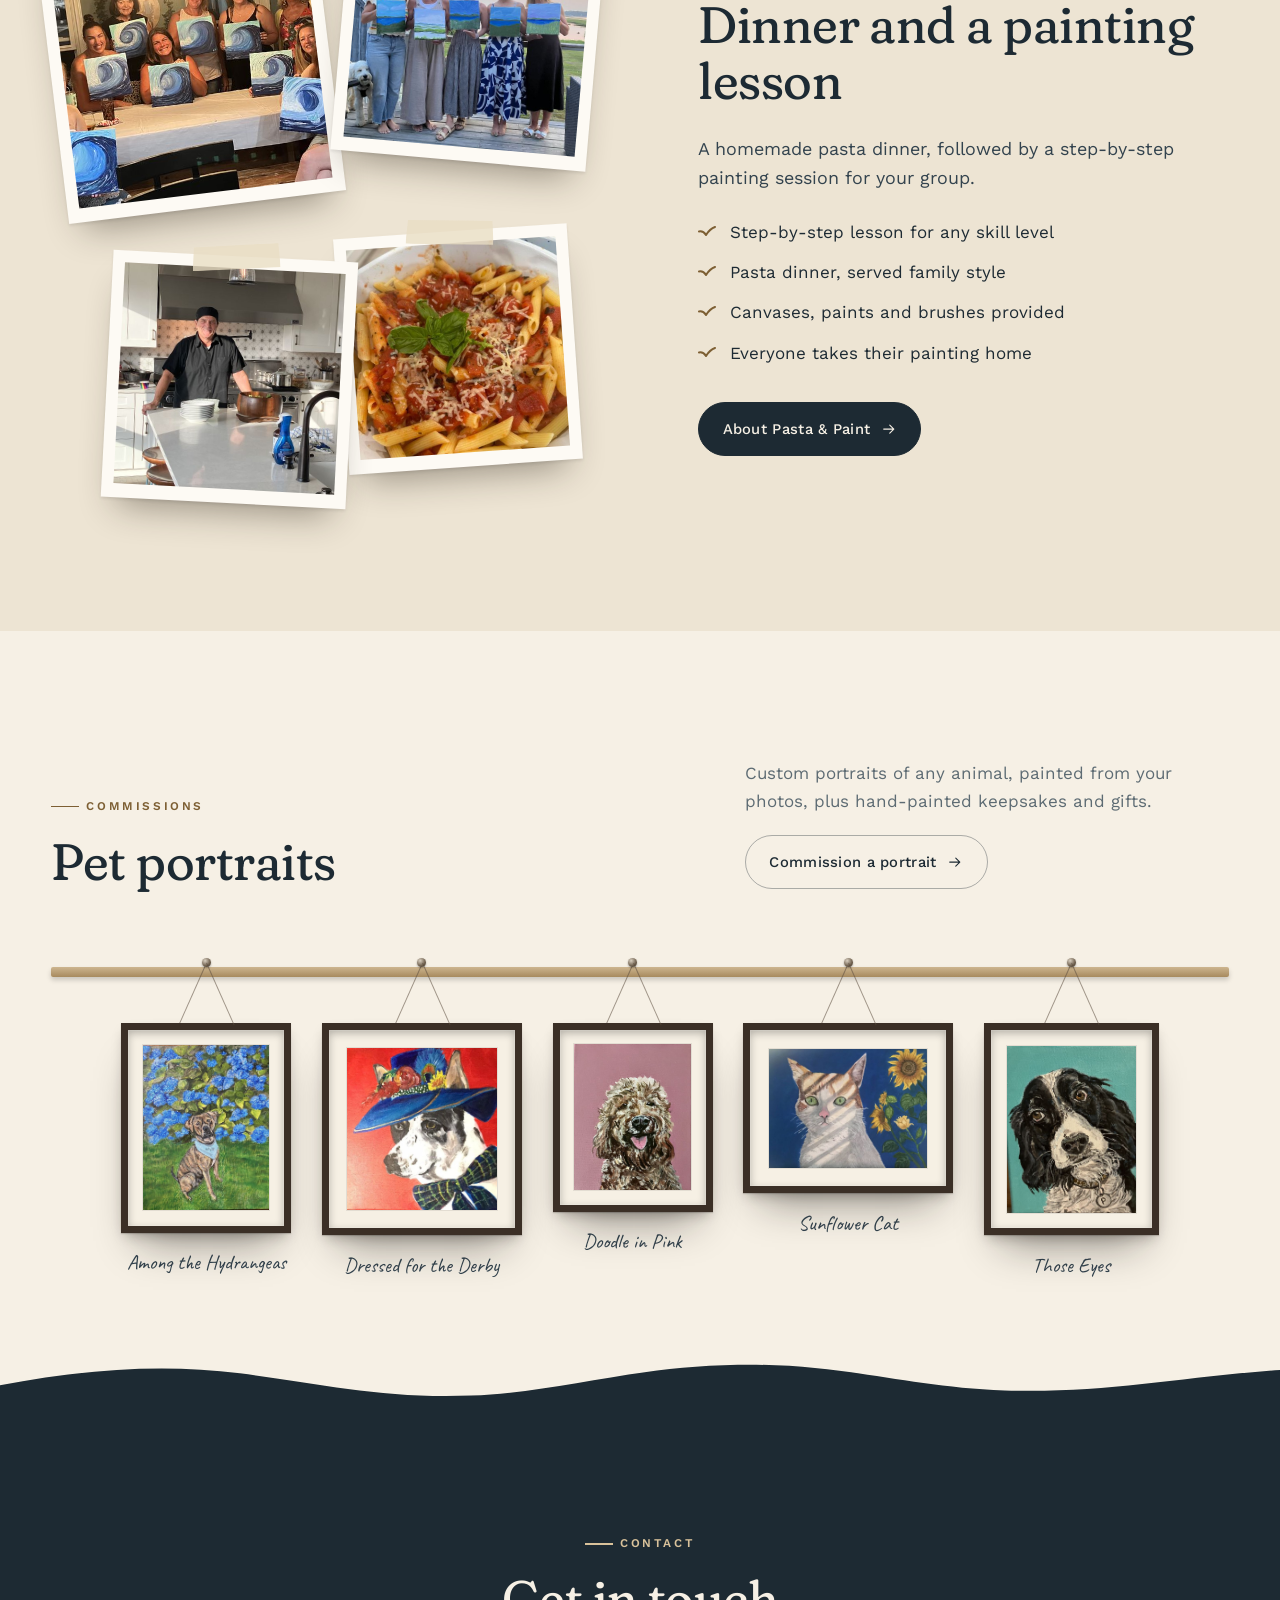
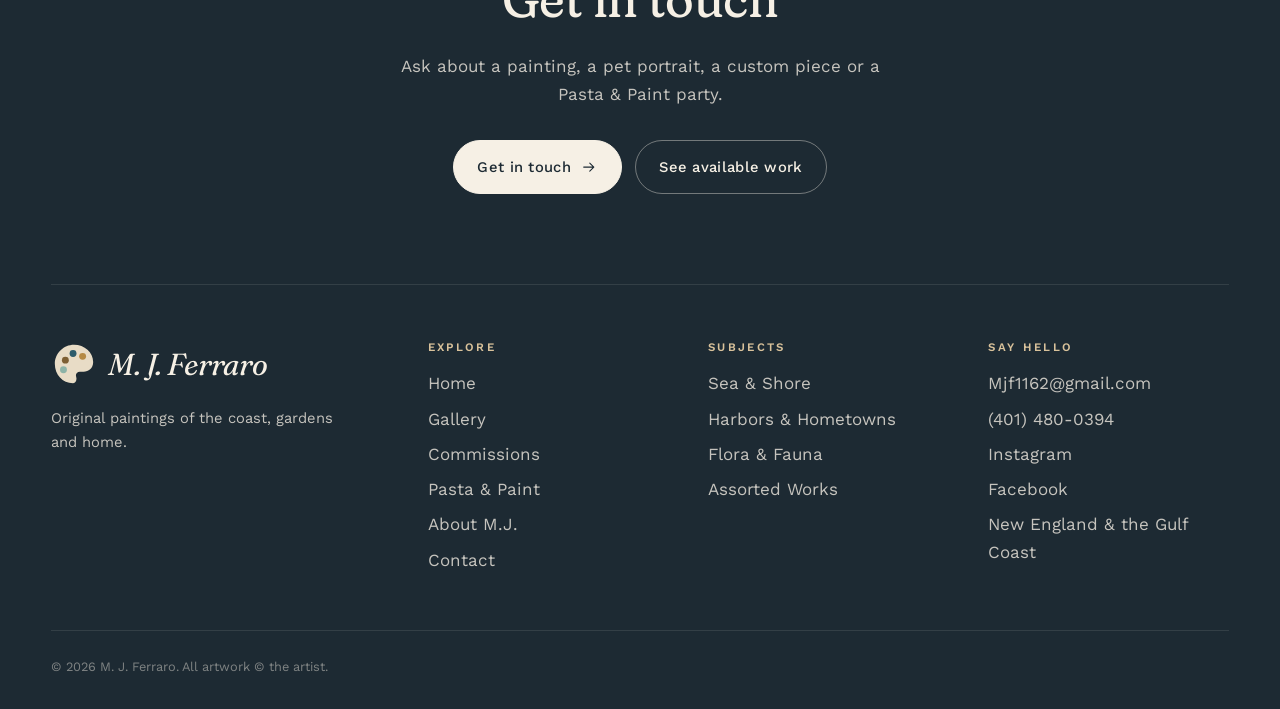
==== commit 1b0fa0fa: "Pasta & Paint: dinner comes before the painting Swaps the two middle timeline steps and drops the "w" ====
--- a/index.html
+++ b/index.html
@@ -15,7 +15,7 @@
   <link rel="preconnect" href="https://fonts.googleapis.com">
   <link rel="preconnect" href="https://fonts.gstatic.com" crossorigin>
   <link href="https://fonts.googleapis.com/css2?family=Caveat:wght@500;600&family=Fraunces:ital,opsz,wght,SOFT@0,9..144,300..600,100;1,9..144,300..600,100&family=Work+Sans:wght@400;500;600&display=swap" rel="stylesheet">
-  <link rel="stylesheet" href="css/style.css?v=20260923135219">
+  <link rel="stylesheet" href="css/style.css?v=20260923141228">
 </head>
 <body data-page="home">
   <header id="site-header"></header>
@@ -108,7 +108,7 @@
         <div>
           <span class="eyebrow reveal">Pasta &amp; Paint parties</span>
           <h2 class="reveal" style="--d:.08s">Dinner and a painting lesson</h2>
-          <p class="lede reveal" style="--d:.16s">A step-by-step painting session for your group, with a homemade pasta dinner served.</p>
+          <p class="lede reveal" style="--d:.16s">A homemade pasta dinner, followed by a step-by-step painting session for your group.</p>
           <ul class="checklist reveal" style="--d:.22s">
             <li>Step-by-step lesson for any skill level</li>
             <li>Pasta dinner, served family style</li>
@@ -144,10 +144,10 @@
 
   <footer id="site-footer"></footer>
 
-  <script src="js/data.js?v=20260923135219"></script>
-  <script src="js/image-meta.js?v=20260923135219"></script>
-  <script src="js/site.js?v=20260923135219"></script>
-  <script src="js/viewer.js?v=20260923135219"></script>
-  <script src="js/home.js?v=20260923135219"></script>
+  <script src="js/data.js?v=20260923141228"></script>
+  <script src="js/image-meta.js?v=20260923141228"></script>
+  <script src="js/site.js?v=20260923141228"></script>
+  <script src="js/viewer.js?v=20260923141228"></script>
+  <script src="js/home.js?v=20260923141228"></script>
 </body>
 </html>
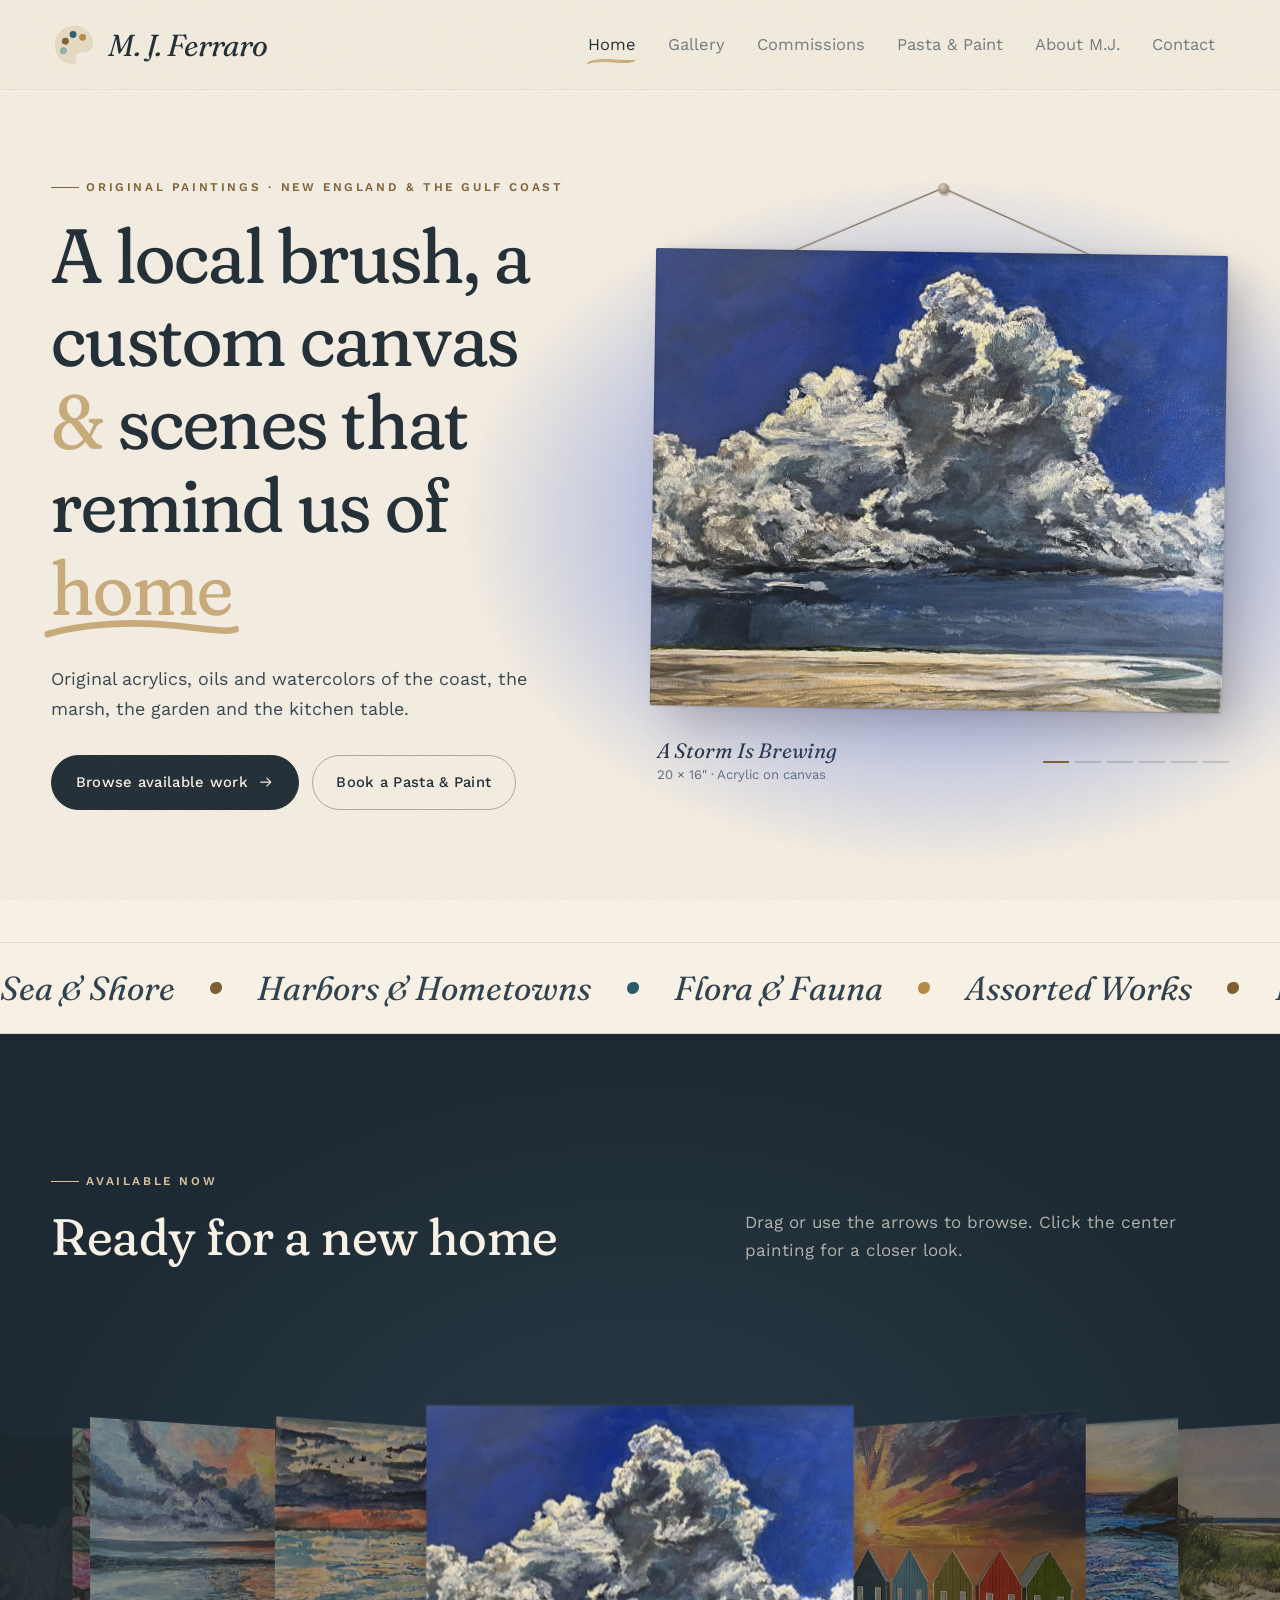
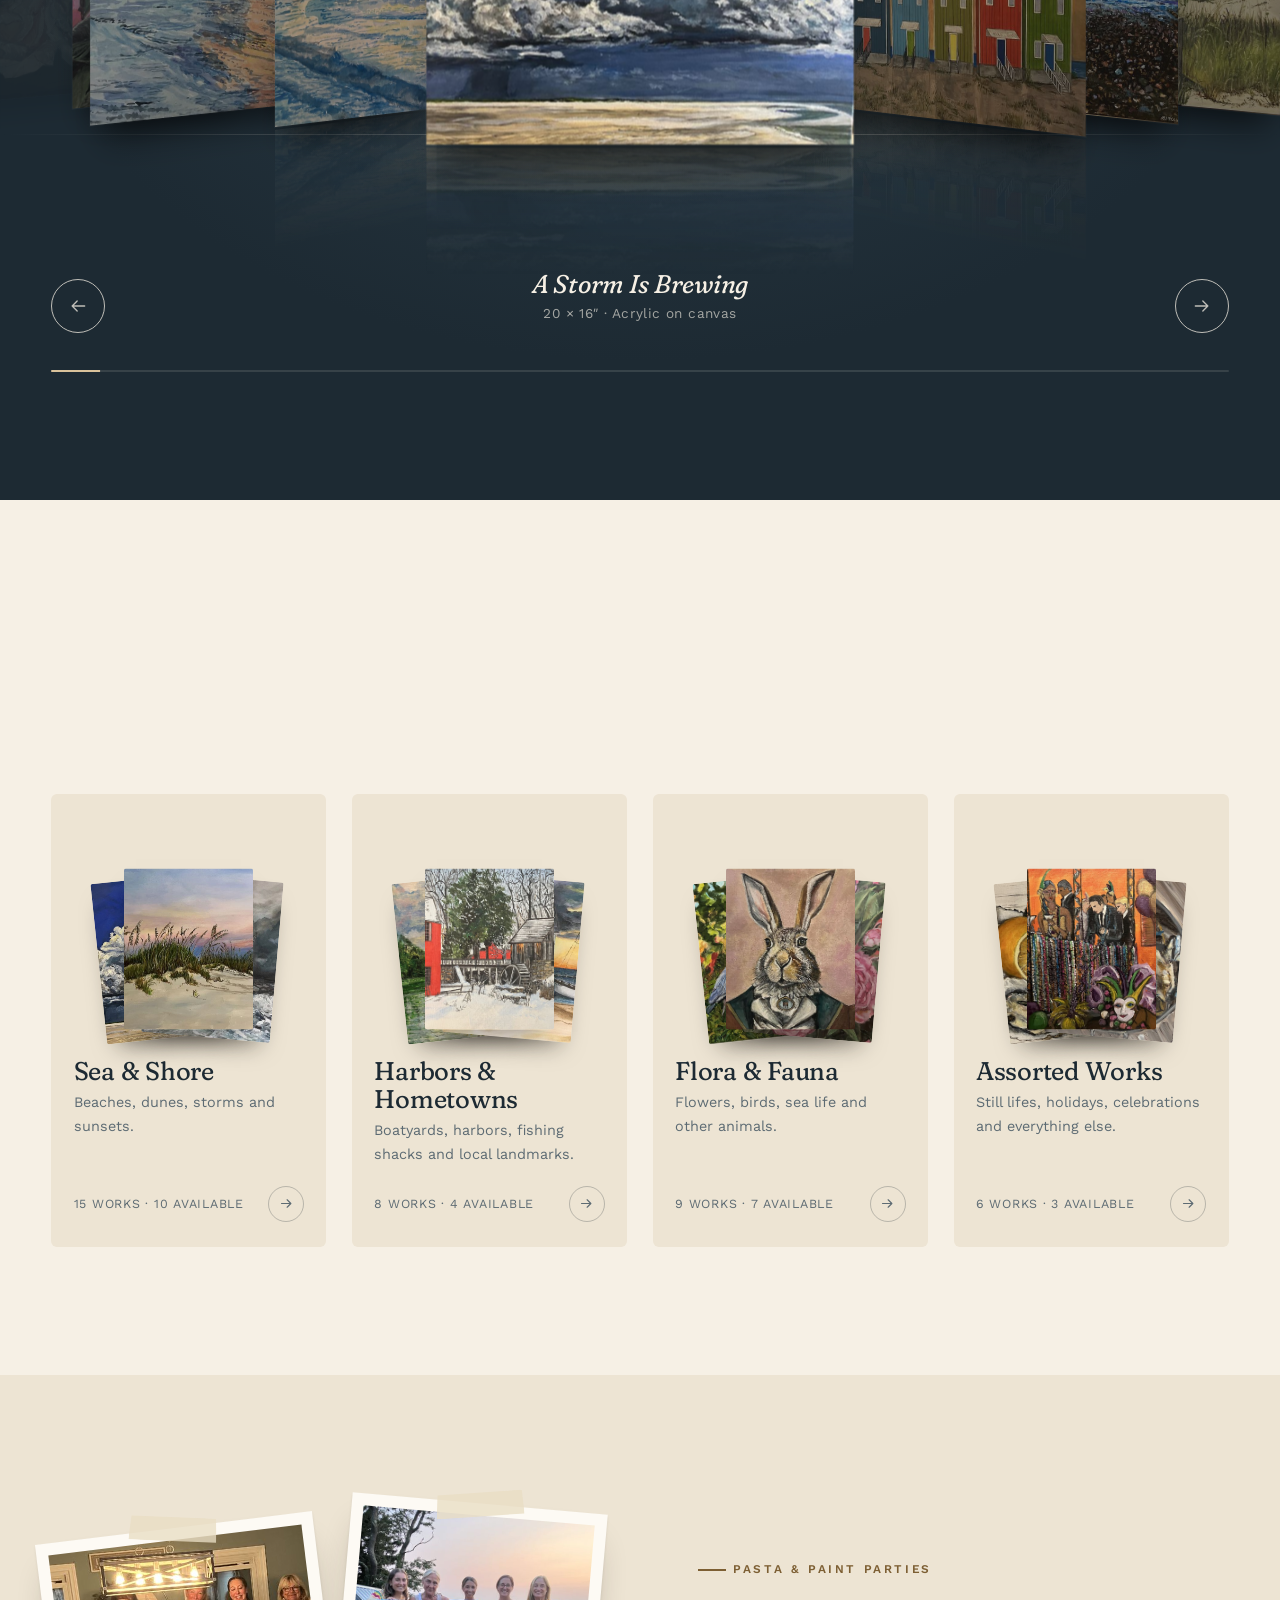
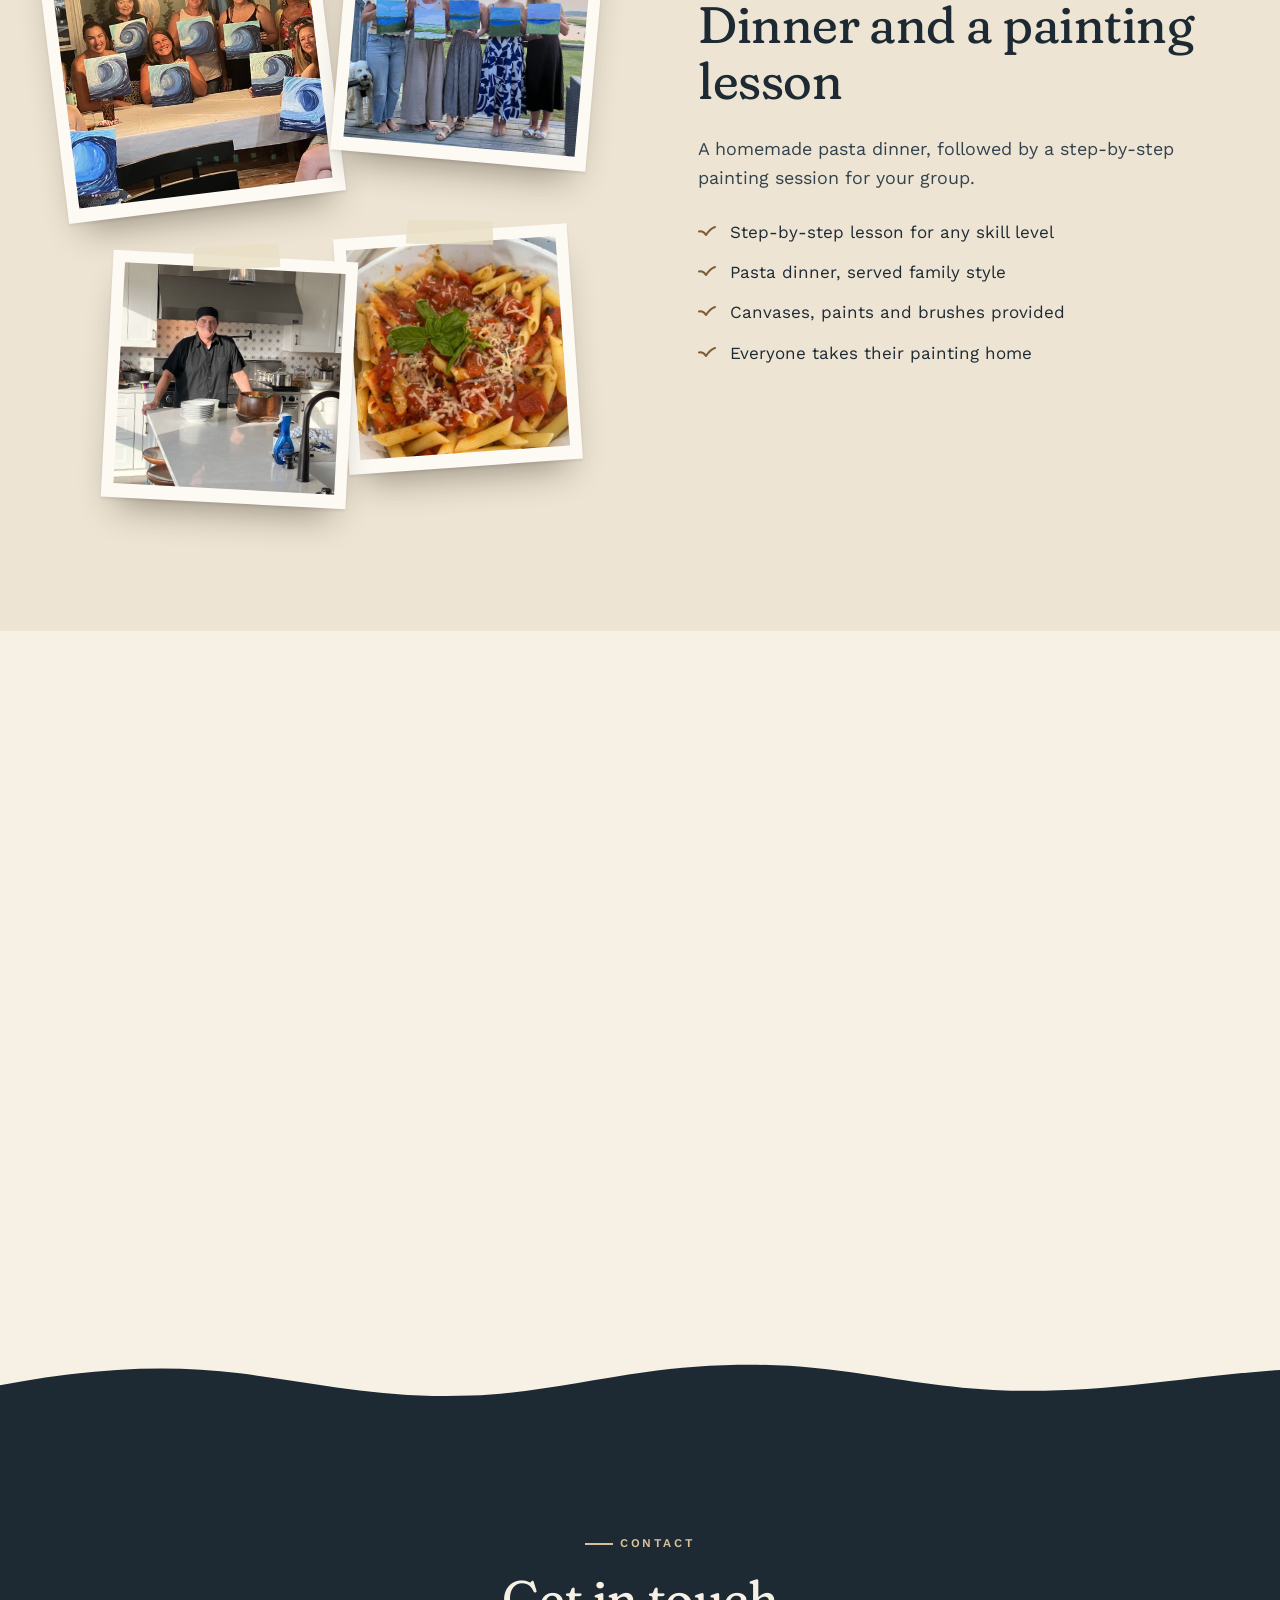
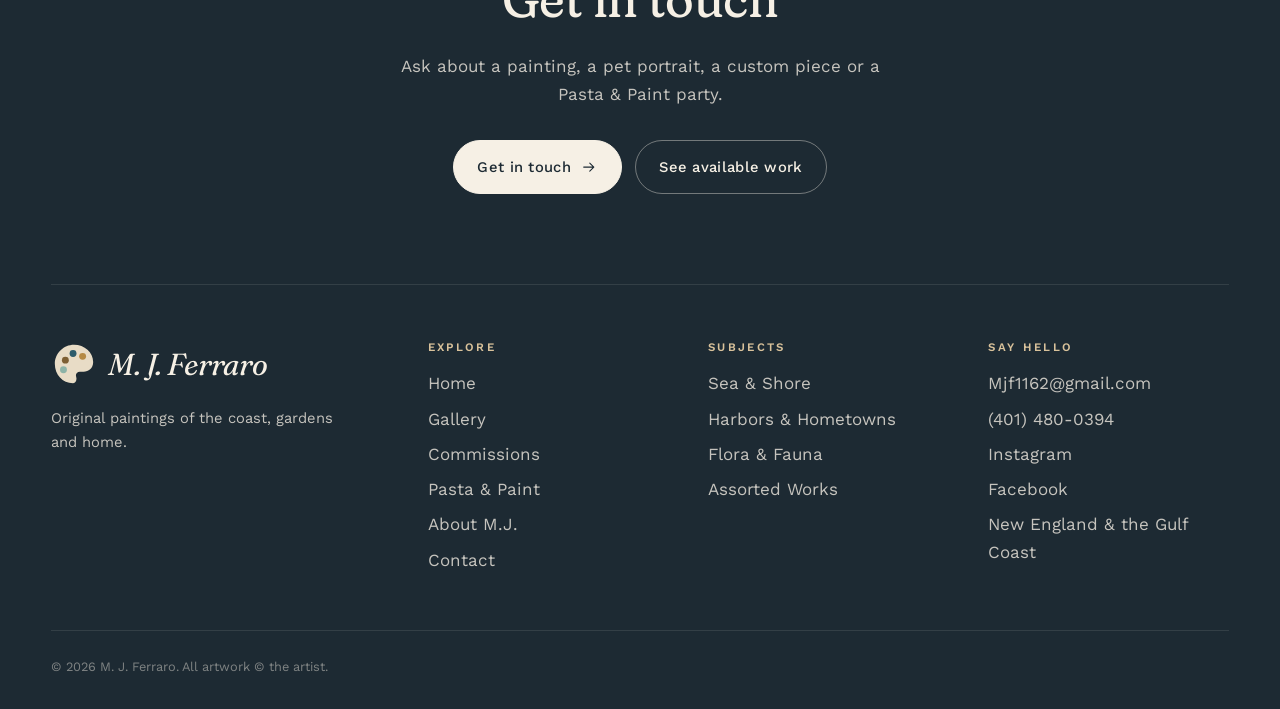
==== commit 38c7538d: "Switch to the mobile nav before six items run out of room At 926px -- an iPhone in landscape -- the " ====
--- a/index.html
+++ b/index.html
@@ -15,7 +15,7 @@
   <link rel="preconnect" href="https://fonts.googleapis.com">
   <link rel="preconnect" href="https://fonts.gstatic.com" crossorigin>
   <link href="https://fonts.googleapis.com/css2?family=Caveat:wght@500;600&family=Fraunces:ital,opsz,wght,SOFT@0,9..144,300..600,100;1,9..144,300..600,100&family=Work+Sans:wght@400;500;600&display=swap" rel="stylesheet">
-  <link rel="stylesheet" href="css/style.css?v=20260923141228">
+  <link rel="stylesheet" href="css/style.css?v=20260924101055">
 </head>
 <body data-page="home">
   <header id="site-header"></header>
@@ -144,10 +144,10 @@
 
   <footer id="site-footer"></footer>
 
-  <script src="js/data.js?v=20260923141228"></script>
-  <script src="js/image-meta.js?v=20260923141228"></script>
-  <script src="js/site.js?v=20260923141228"></script>
-  <script src="js/viewer.js?v=20260923141228"></script>
-  <script src="js/home.js?v=20260923141228"></script>
+  <script src="js/data.js?v=20260924101055"></script>
+  <script src="js/image-meta.js?v=20260924101055"></script>
+  <script src="js/site.js?v=20260924101055"></script>
+  <script src="js/viewer.js?v=20260924101055"></script>
+  <script src="js/home.js?v=20260924101055"></script>
 </body>
 </html>
--- a/css/style.css
+++ b/css/style.css
@@ -133,7 +133,7 @@
   -webkit-backdrop-filter: blur(12px) saturate(1.2);
   box-shadow: 0 1px 0 rgba(29, 42, 51, .069), inset 0 -1px 0 rgba(29, 42, 51, .04);
 }
-.site-header__inner { display: flex; align-items: center; justify-content: space-between; height: 90px; }
+.site-header__inner { display: flex; align-items: center; justify-content: space-between; gap: 1.5rem; height: 90px; }
 .brand { display: flex; align-items: center; gap: .7rem; text-decoration: none; }
 .brand__mark { width: 46px; height: 46px; flex: none; transition: transform .8s var(--ease-out); }
 .brand:hover .brand__mark { transform: rotate(-35deg) scale(1.06); }
@@ -142,7 +142,7 @@
 
 .nav { display: flex; align-items: center; gap: .3rem; }
 .nav a {
-  position: relative; padding: .5rem .85rem; text-decoration: none;
+  position: relative; padding: .5rem .85rem; text-decoration: none; white-space: nowrap;
   font-size: 1.03rem; color: var(--ink-2); opacity: .68; transition: color .3s, opacity .3s;
 }
 .nav a::after {
@@ -161,7 +161,7 @@
 .nav-open .nav-toggle span:nth-child(2) { opacity: 0; }
 .nav-open .nav-toggle span:nth-child(3) { transform: translateY(-6px) rotate(-45deg); }
 
-@media (max-width: 900px) {
+@media (max-width: 1000px) {
   .nav-toggle { display: block; }
   .nav {
     position: fixed; inset: 0; z-index: 55;
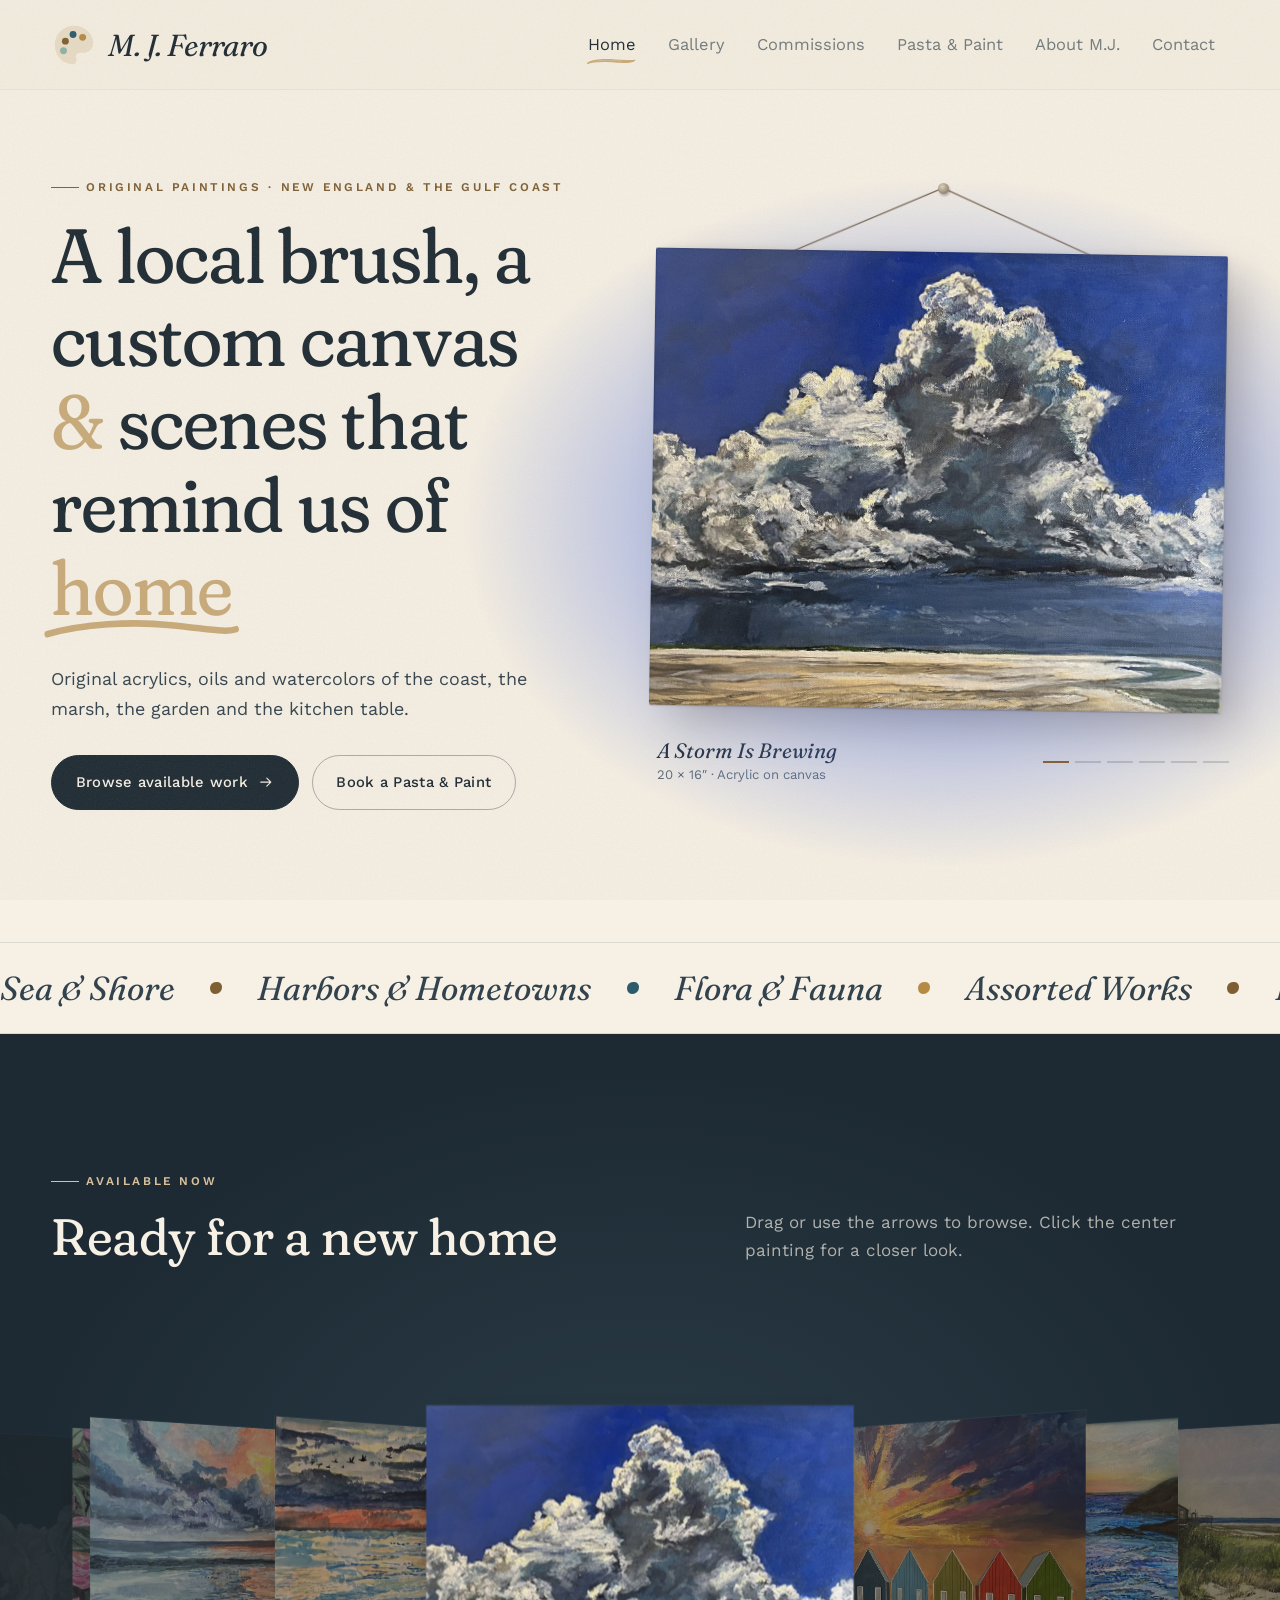
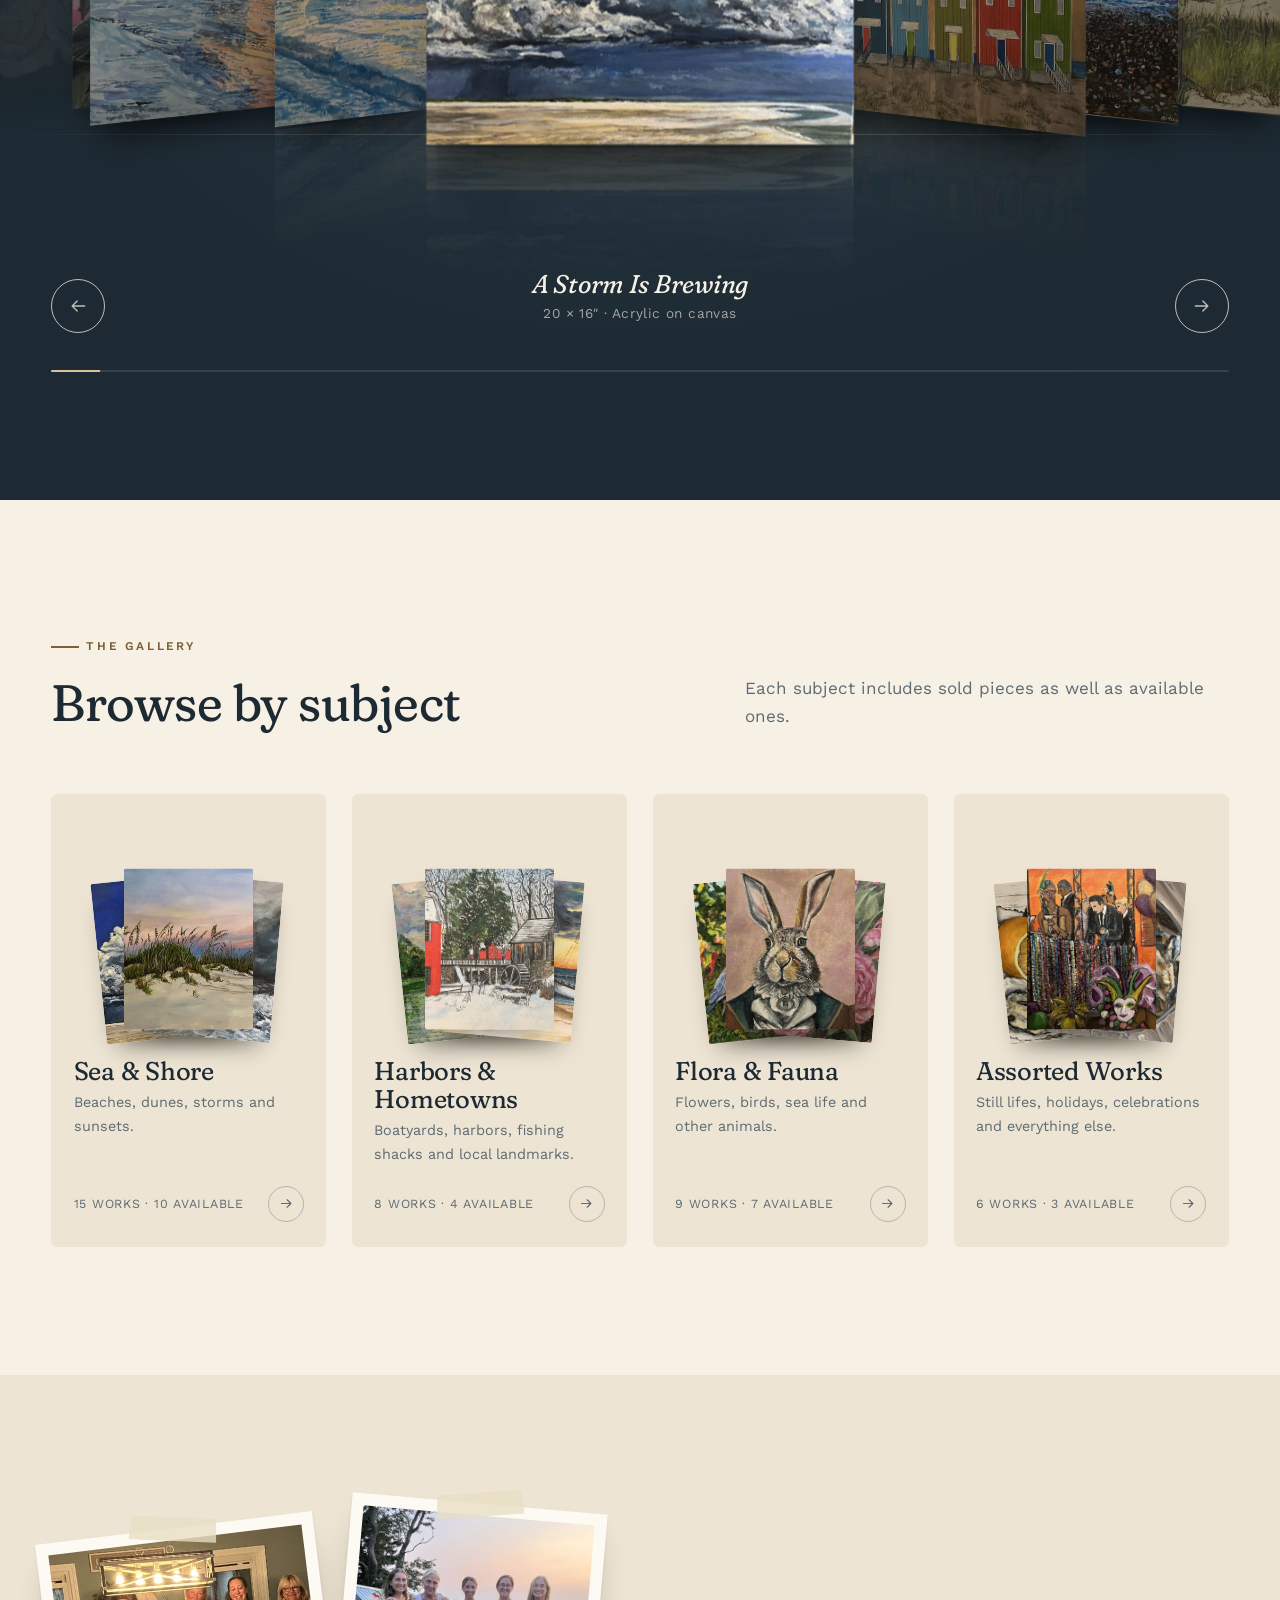
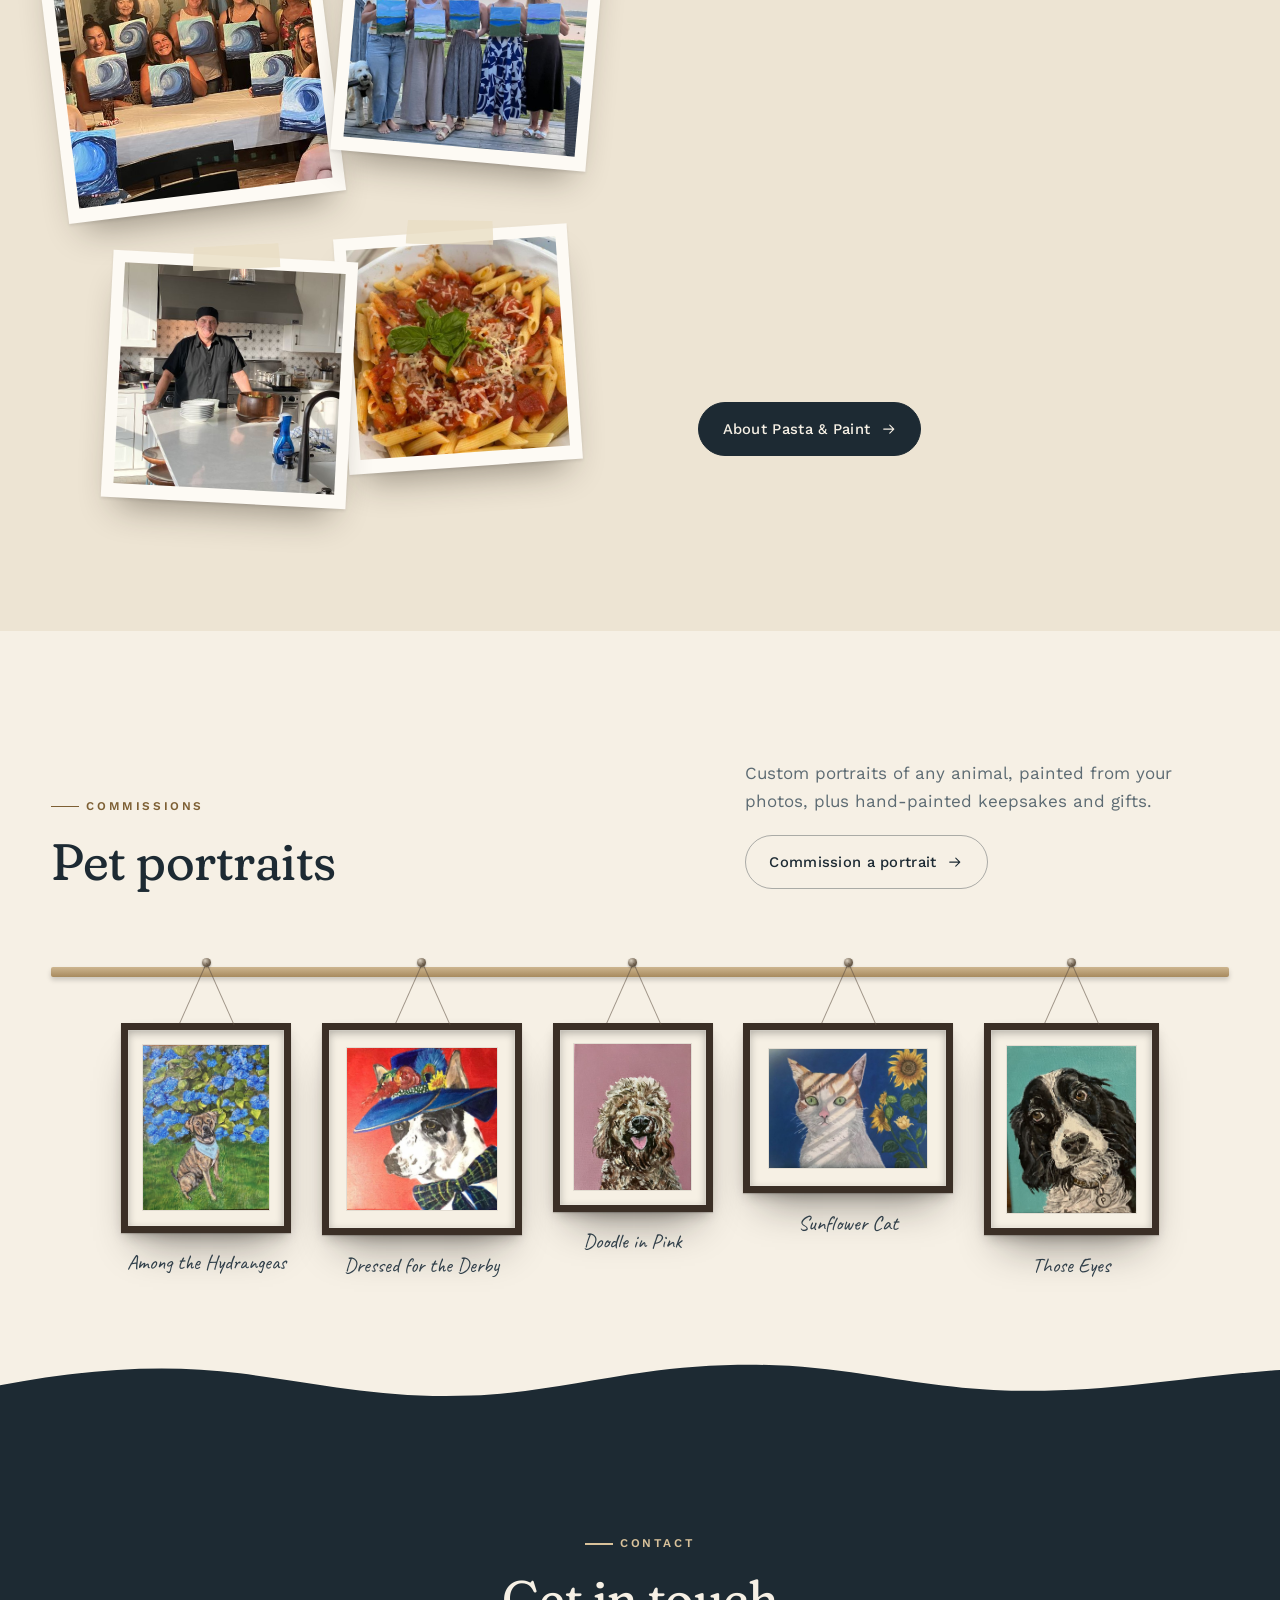
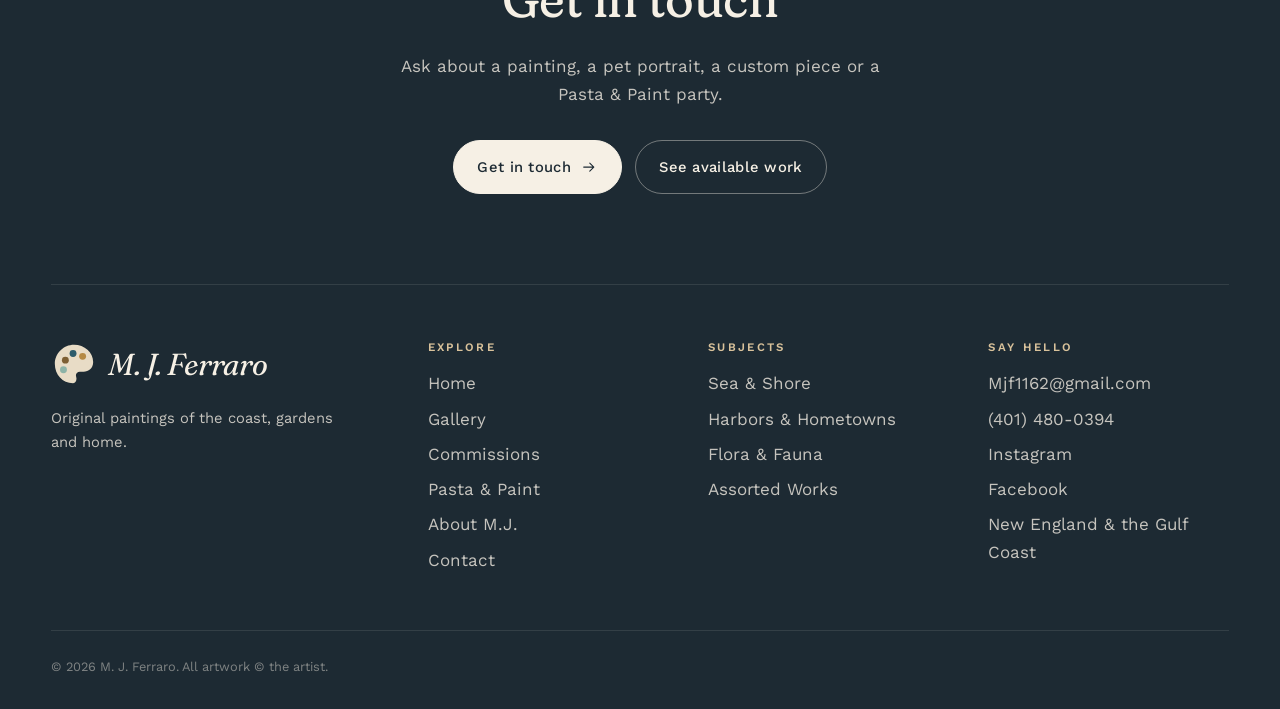
==== commit a9960741: "Let the mobile menu scroll, and shrink it on short screens In landscape the six links were taller th" ====
--- a/index.html
+++ b/index.html
@@ -15,7 +15,7 @@
   <link rel="preconnect" href="https://fonts.googleapis.com">
   <link rel="preconnect" href="https://fonts.gstatic.com" crossorigin>
   <link href="https://fonts.googleapis.com/css2?family=Caveat:wght@500;600&family=Fraunces:ital,opsz,wght,SOFT@0,9..144,300..600,100;1,9..144,300..600,100&family=Work+Sans:wght@400;500;600&display=swap" rel="stylesheet">
-  <link rel="stylesheet" href="css/style.css?v=20260924101055">
+  <link rel="stylesheet" href="css/style.css?v=20260924101250">
 </head>
 <body data-page="home">
   <header id="site-header"></header>
@@ -144,10 +144,10 @@
 
   <footer id="site-footer"></footer>
 
-  <script src="js/data.js?v=20260924101055"></script>
-  <script src="js/image-meta.js?v=20260924101055"></script>
-  <script src="js/site.js?v=20260924101055"></script>
-  <script src="js/viewer.js?v=20260924101055"></script>
-  <script src="js/home.js?v=20260924101055"></script>
+  <script src="js/data.js?v=20260924101250"></script>
+  <script src="js/image-meta.js?v=20260924101250"></script>
+  <script src="js/site.js?v=20260924101250"></script>
+  <script src="js/viewer.js?v=20260924101250"></script>
+  <script src="js/home.js?v=20260924101250"></script>
 </body>
 </html>
--- a/css/style.css
+++ b/css/style.css
@@ -165,7 +165,11 @@
   .nav-toggle { display: block; }
   .nav {
     position: fixed; inset: 0; z-index: 55;
-    flex-direction: column; justify-content: center; gap: .4rem;
+    flex-direction: column; gap: .4rem;
+    /* auto margins centre the list when it fits and let it scroll when it does not:
+       flex centring alone would put the first links out of reach in landscape */
+    justify-content: flex-start; overflow-y: auto; -webkit-overflow-scrolling: touch;
+    padding: 84px 0 28px;
     background: var(--paper);
     clip-path: circle(0 at calc(100% - 38px) 38px);
     transition: clip-path .7s var(--ease-in-out);
@@ -175,7 +179,15 @@
   .nav a { font-family: var(--font-display); font-size: 2rem; padding: .35rem 1rem; opacity: .42; }
   .nav a:hover, .nav a[aria-current="page"] { opacity: 1; }
   .nav a::after { bottom: .06em; left: 1rem; right: 1rem; }
+  .nav a:first-of-type { margin-top: auto; }
+  .nav a:last-of-type { margin-bottom: auto; }
   body.nav-open { overflow: hidden; }
+}
+
+/* a phone in landscape: less height than six big links need */
+@media (max-width: 1000px) and (max-height: 560px) {
+  .nav { padding: 64px 0 20px; }
+  .nav a { font-size: 1.45rem; padding: .18rem 1rem; }
 }
 
 /* ---------- Reveal on scroll ---------- */
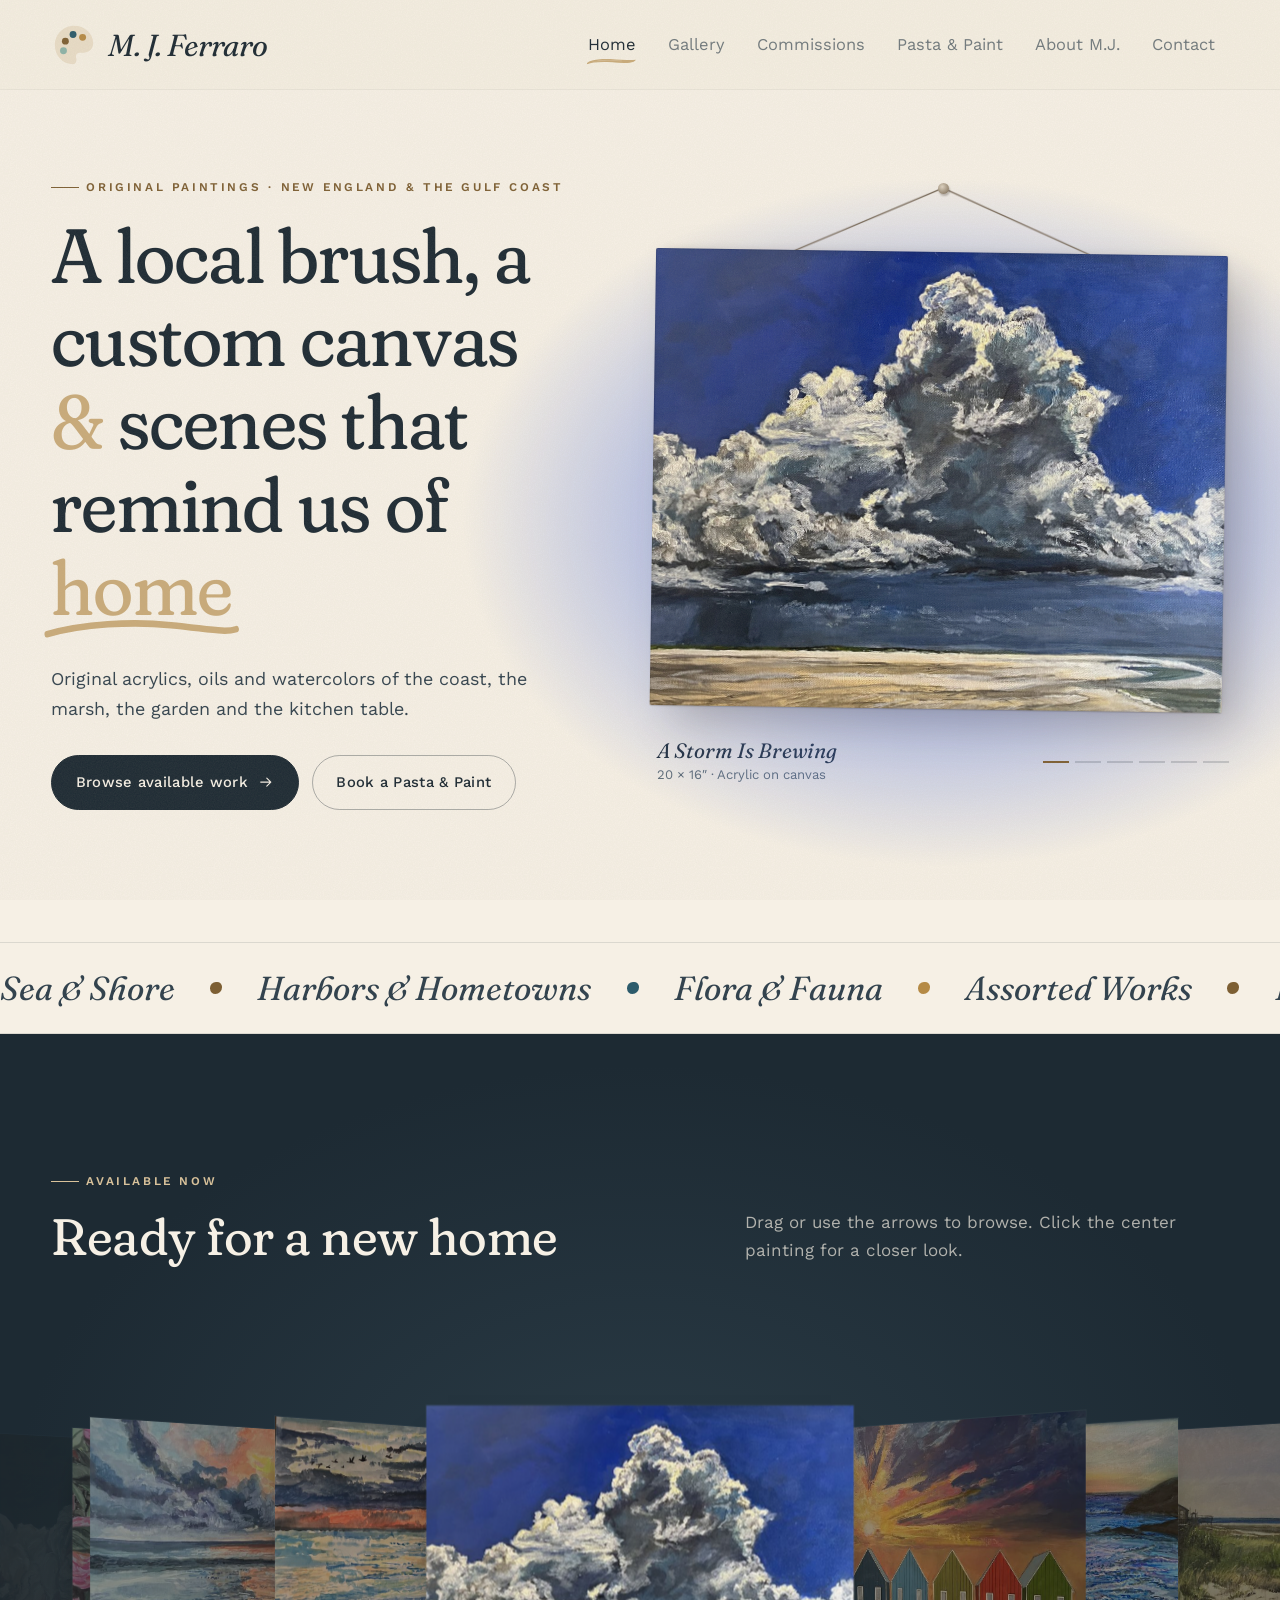
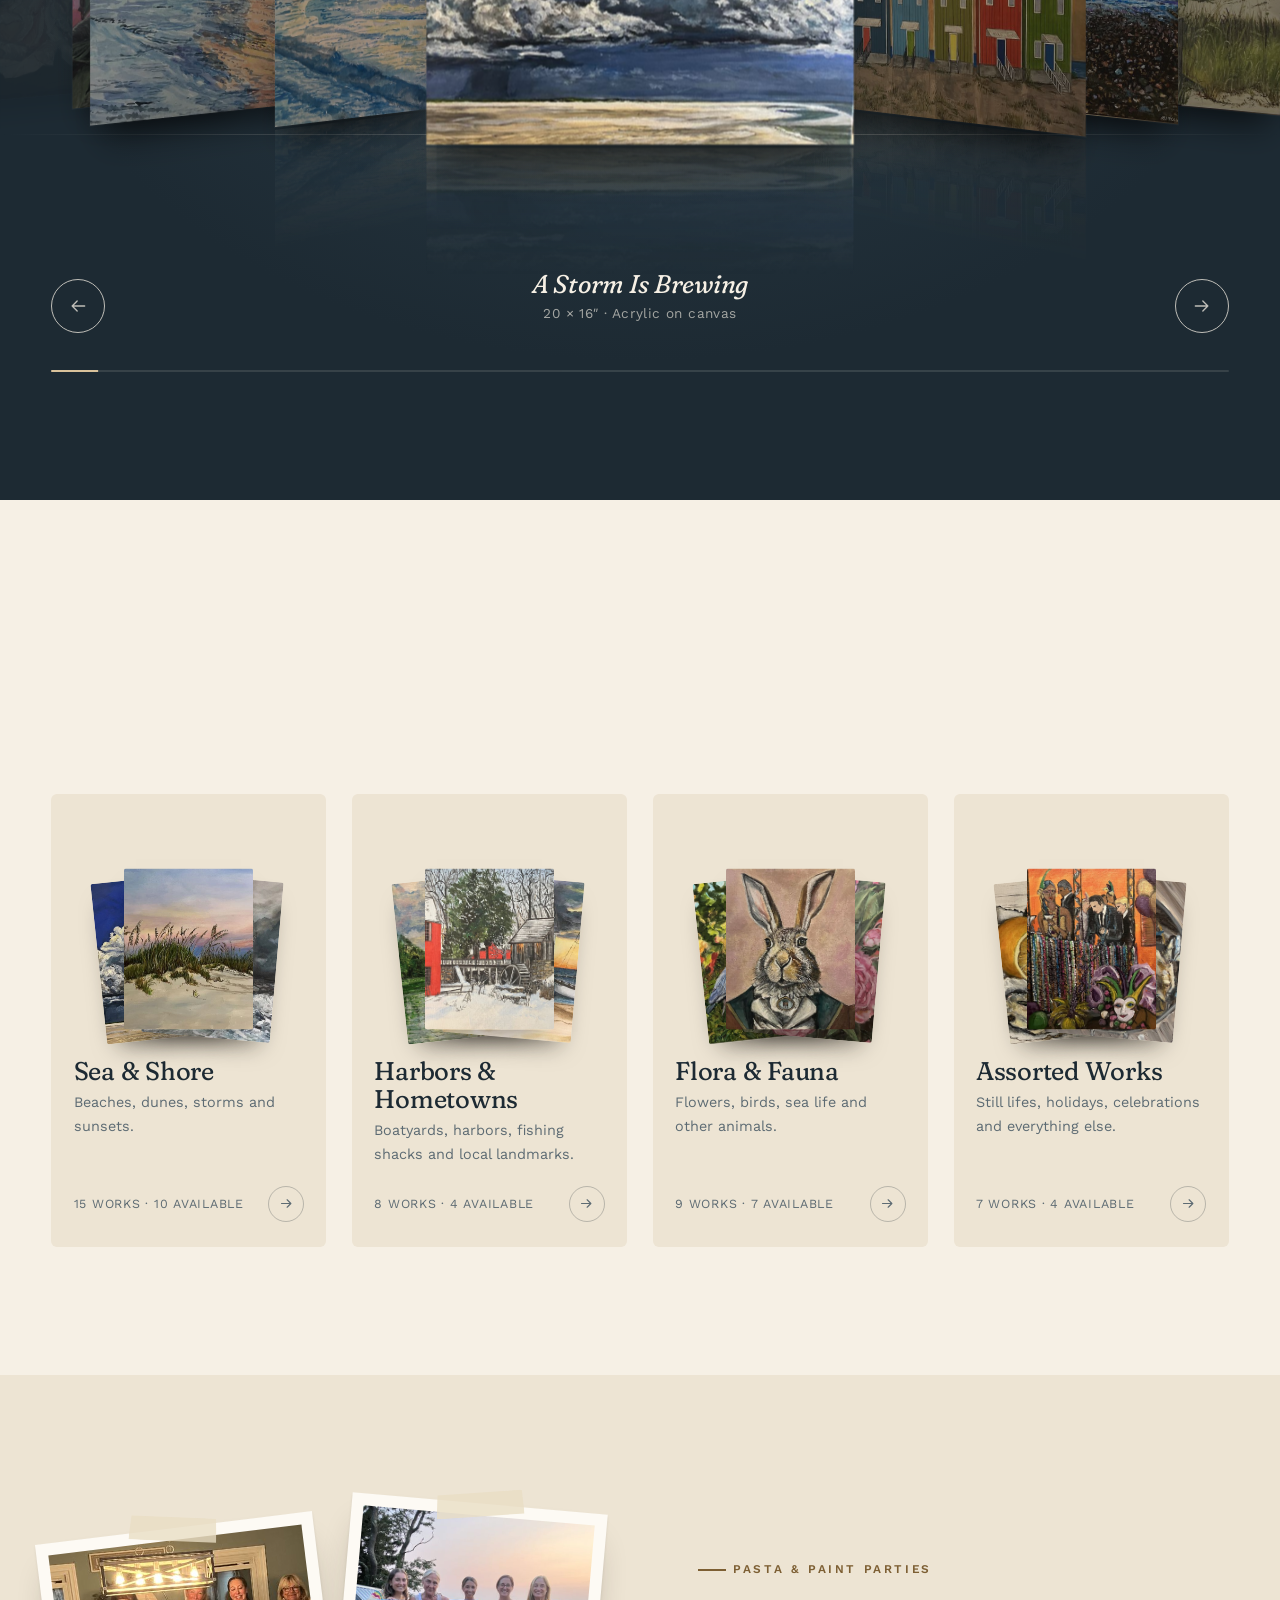
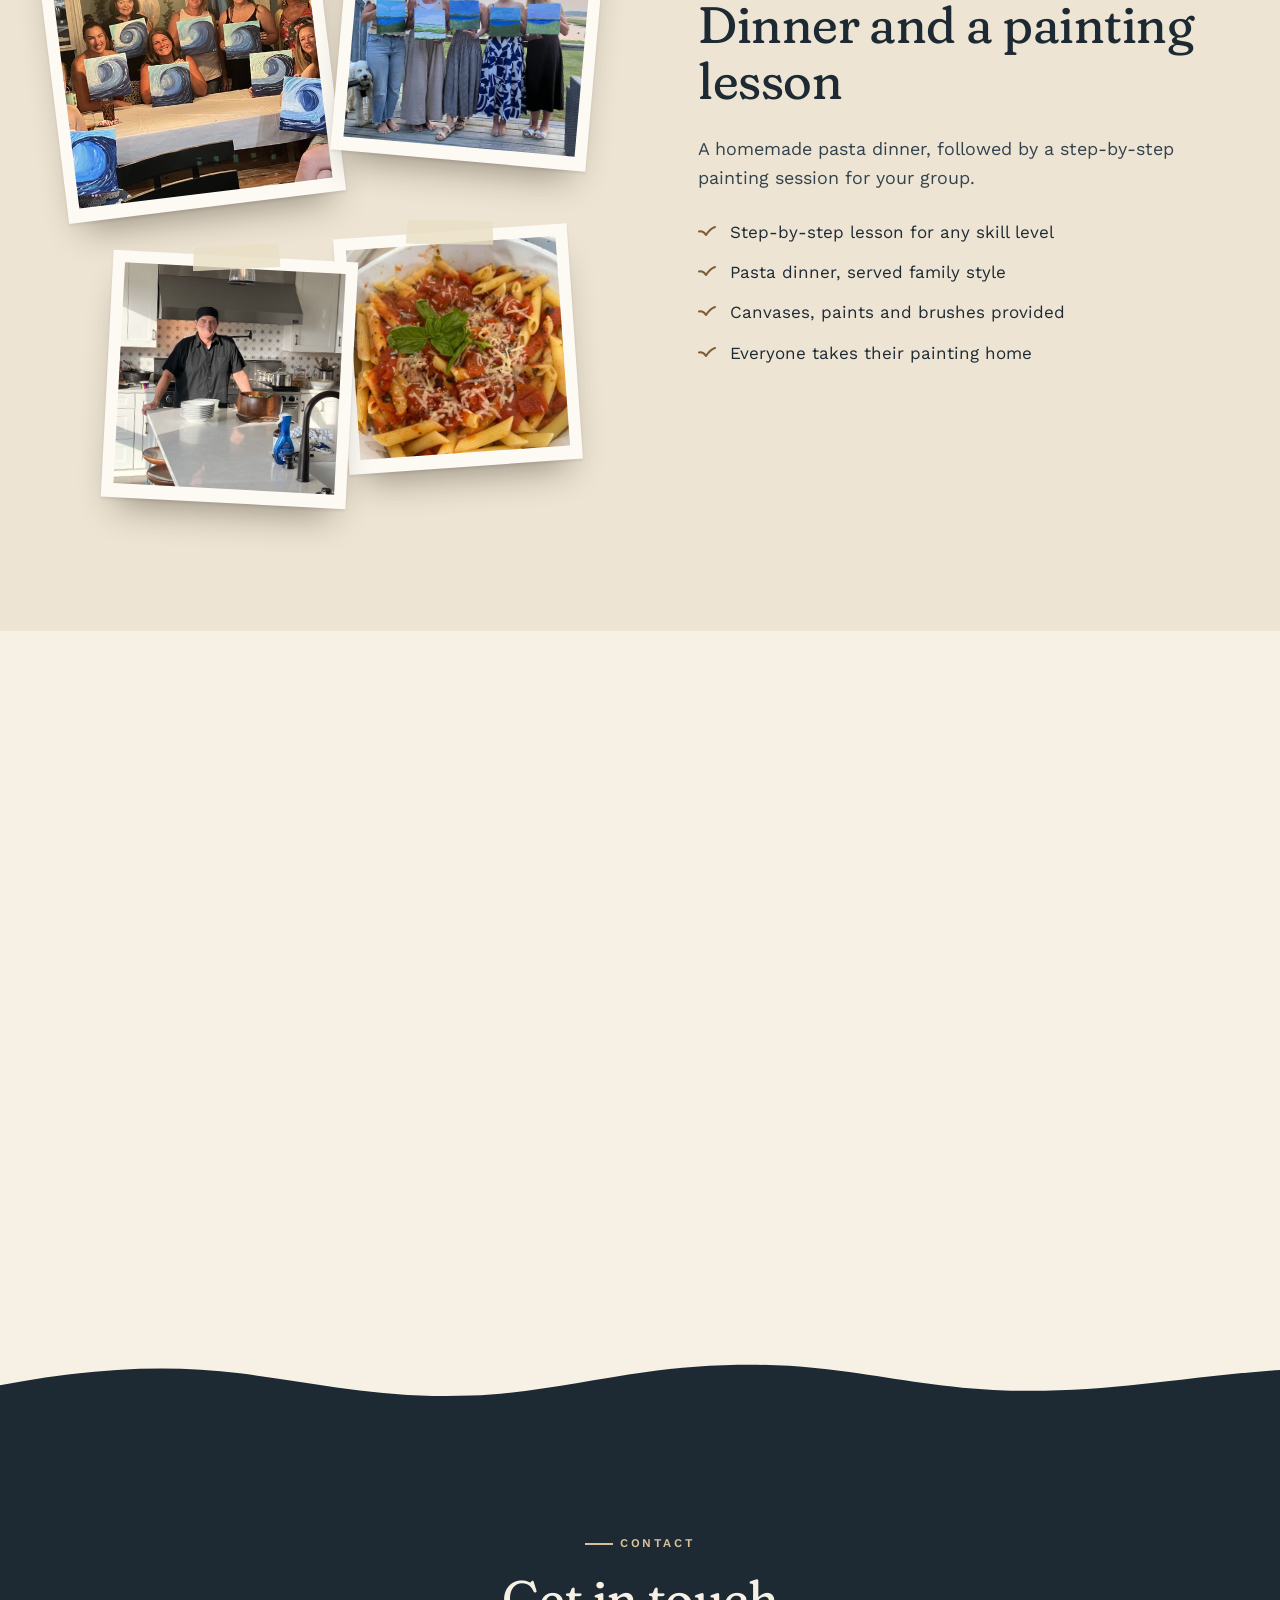
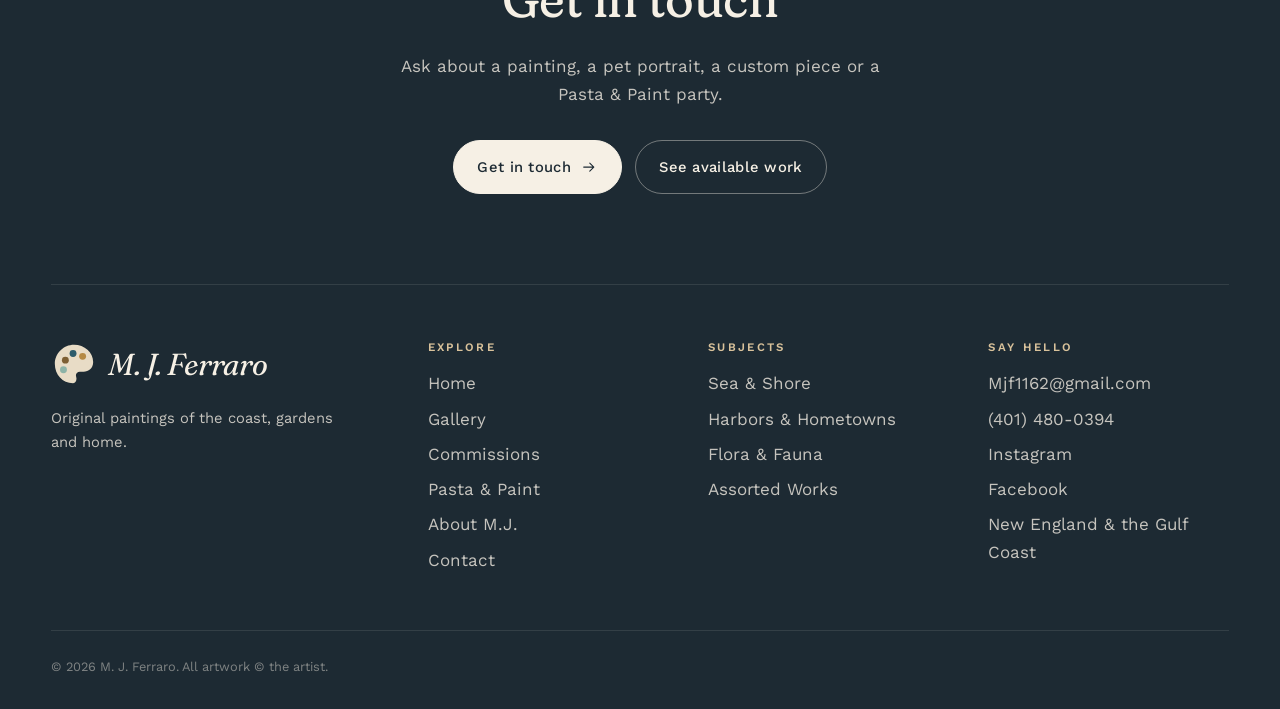
==== commit f52a0432: "Add A Hug From Santa Converted from the HEIC drop; title, size, medium and price came from the filen" ====
--- a/index.html
+++ b/index.html
@@ -15,7 +15,7 @@
   <link rel="preconnect" href="https://fonts.googleapis.com">
   <link rel="preconnect" href="https://fonts.gstatic.com" crossorigin>
   <link href="https://fonts.googleapis.com/css2?family=Caveat:wght@500;600&family=Fraunces:ital,opsz,wght,SOFT@0,9..144,300..600,100;1,9..144,300..600,100&family=Work+Sans:wght@400;500;600&display=swap" rel="stylesheet">
-  <link rel="stylesheet" href="css/style.css?v=20260924101250">
+  <link rel="stylesheet" href="css/style.css?v=20261023173642">
 </head>
 <body data-page="home">
   <header id="site-header"></header>
@@ -144,10 +144,10 @@
 
   <footer id="site-footer"></footer>
 
-  <script src="js/data.js?v=20260924101250"></script>
-  <script src="js/image-meta.js?v=20260924101250"></script>
-  <script src="js/site.js?v=20260924101250"></script>
-  <script src="js/viewer.js?v=20260924101250"></script>
-  <script src="js/home.js?v=20260924101250"></script>
+  <script src="js/data.js?v=20261023173642"></script>
+  <script src="js/image-meta.js?v=20261023173642"></script>
+  <script src="js/site.js?v=20261023173642"></script>
+  <script src="js/viewer.js?v=20261023173642"></script>
+  <script src="js/home.js?v=20261023173642"></script>
 </body>
 </html>
